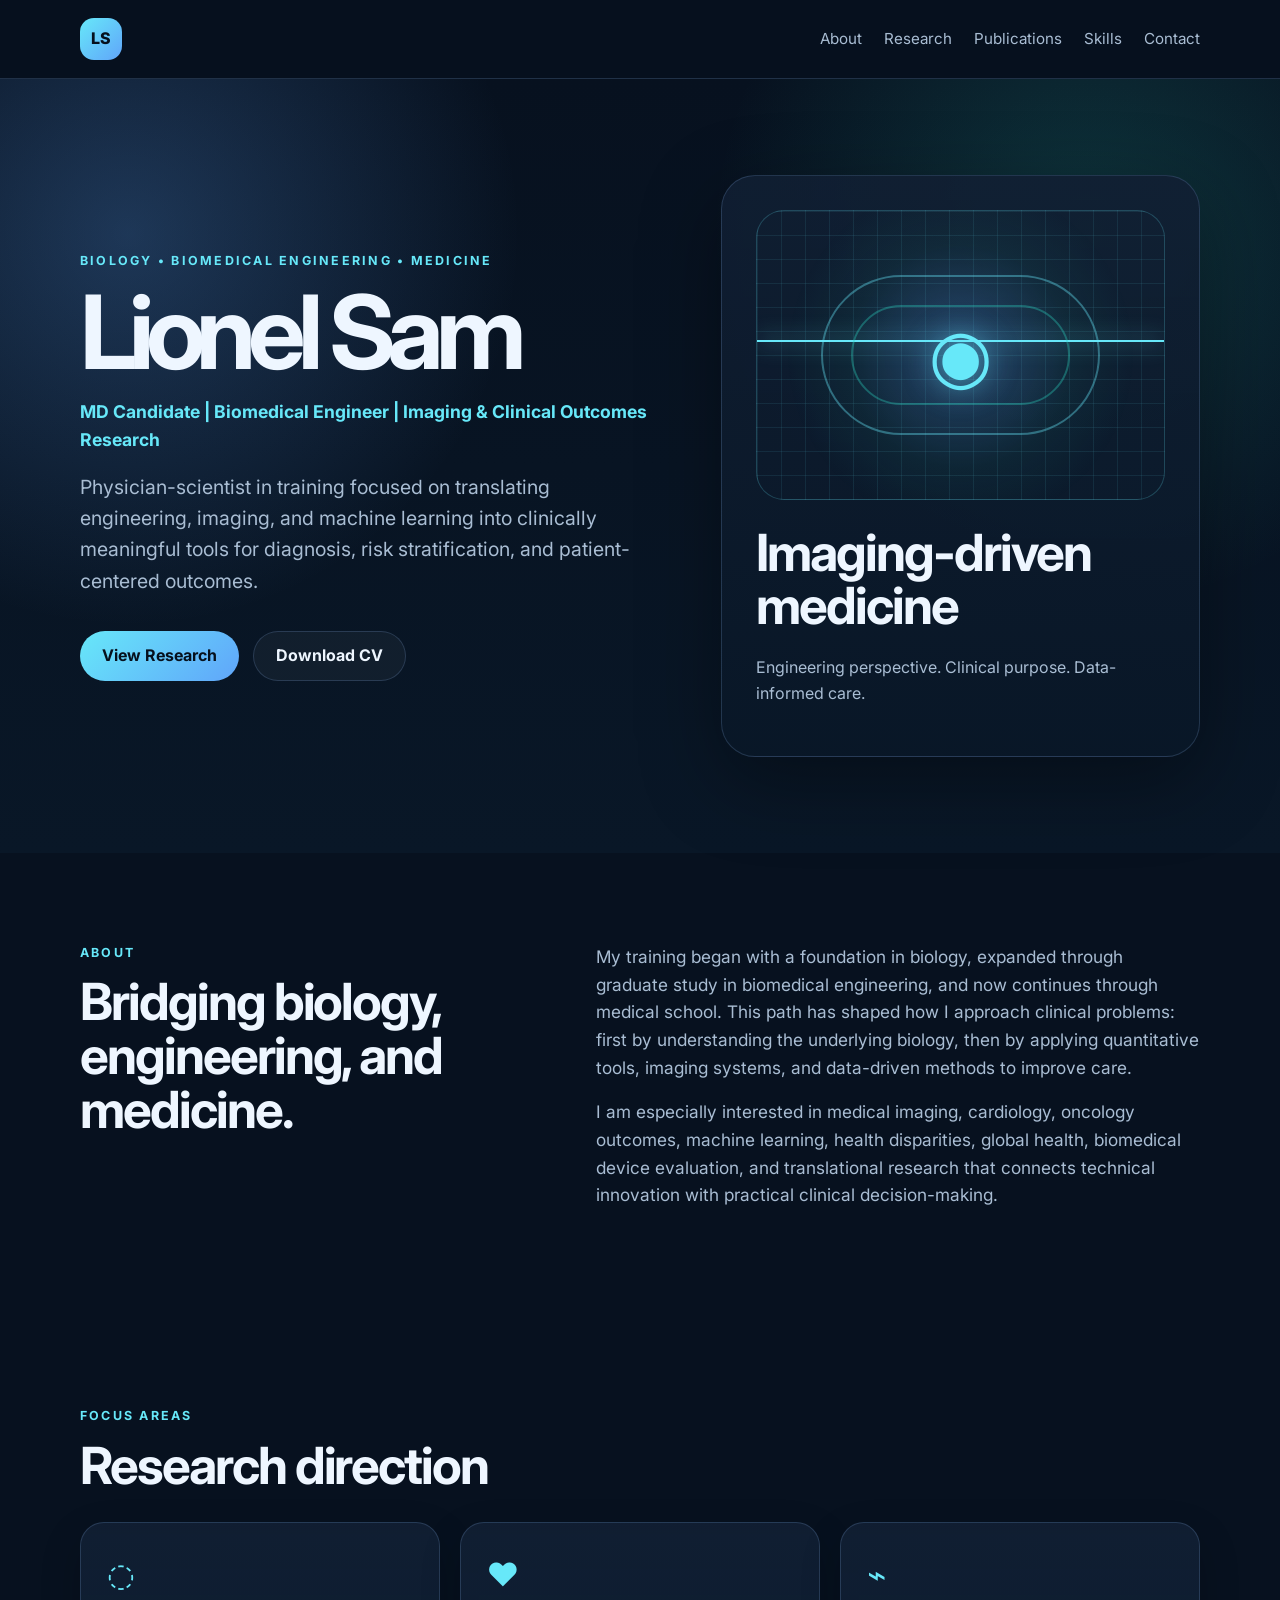
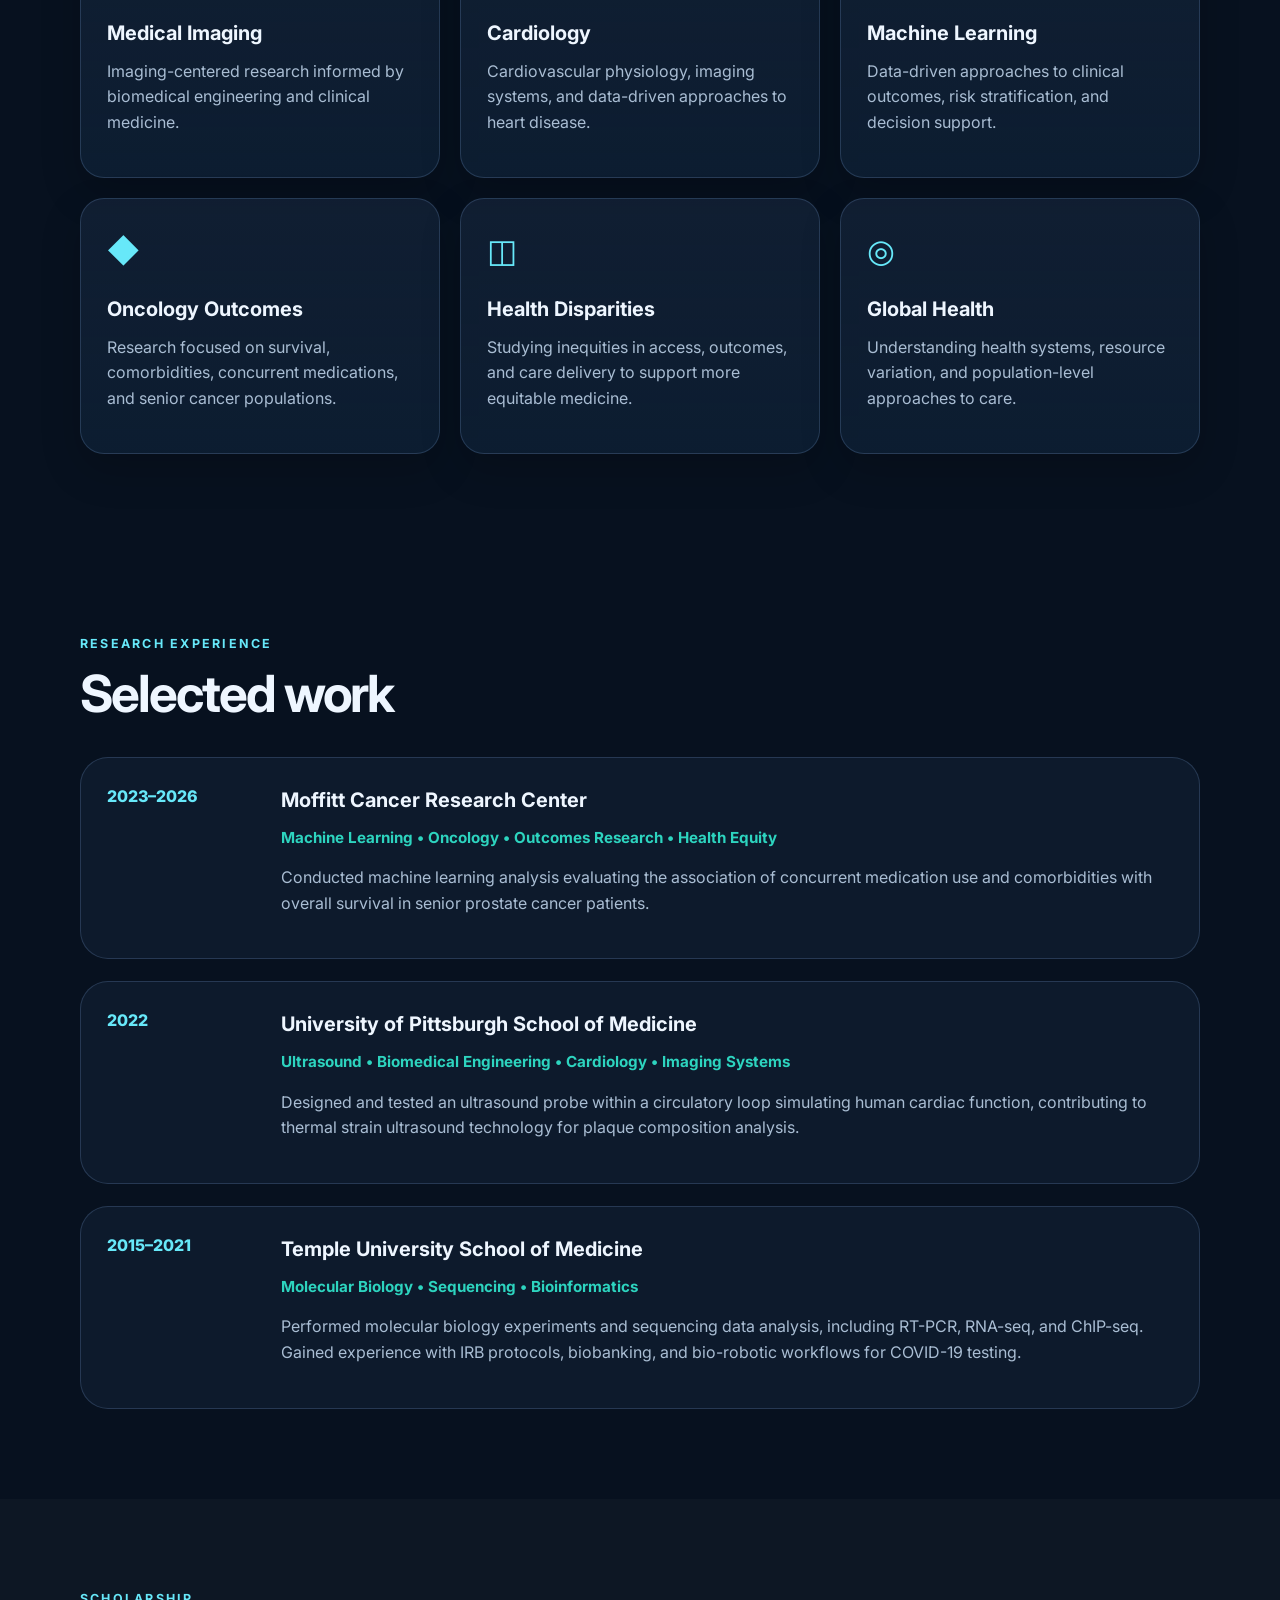
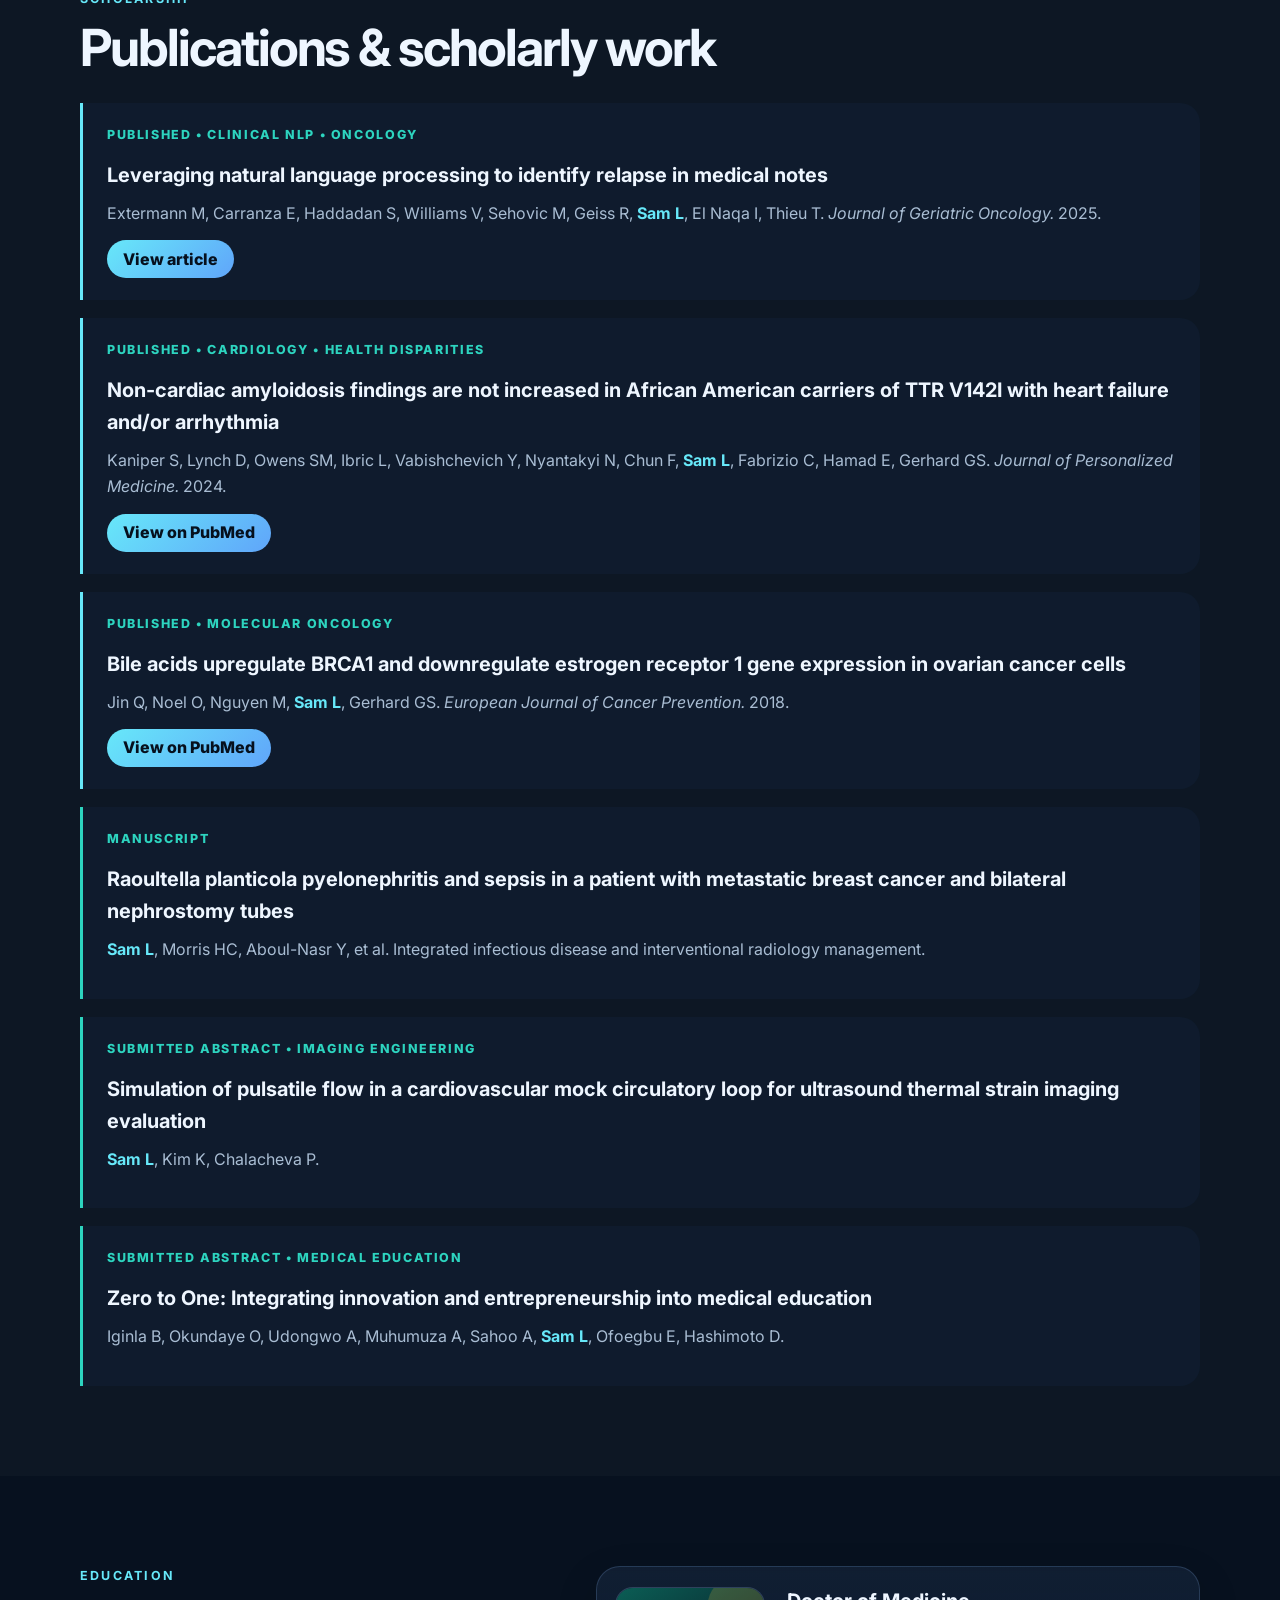
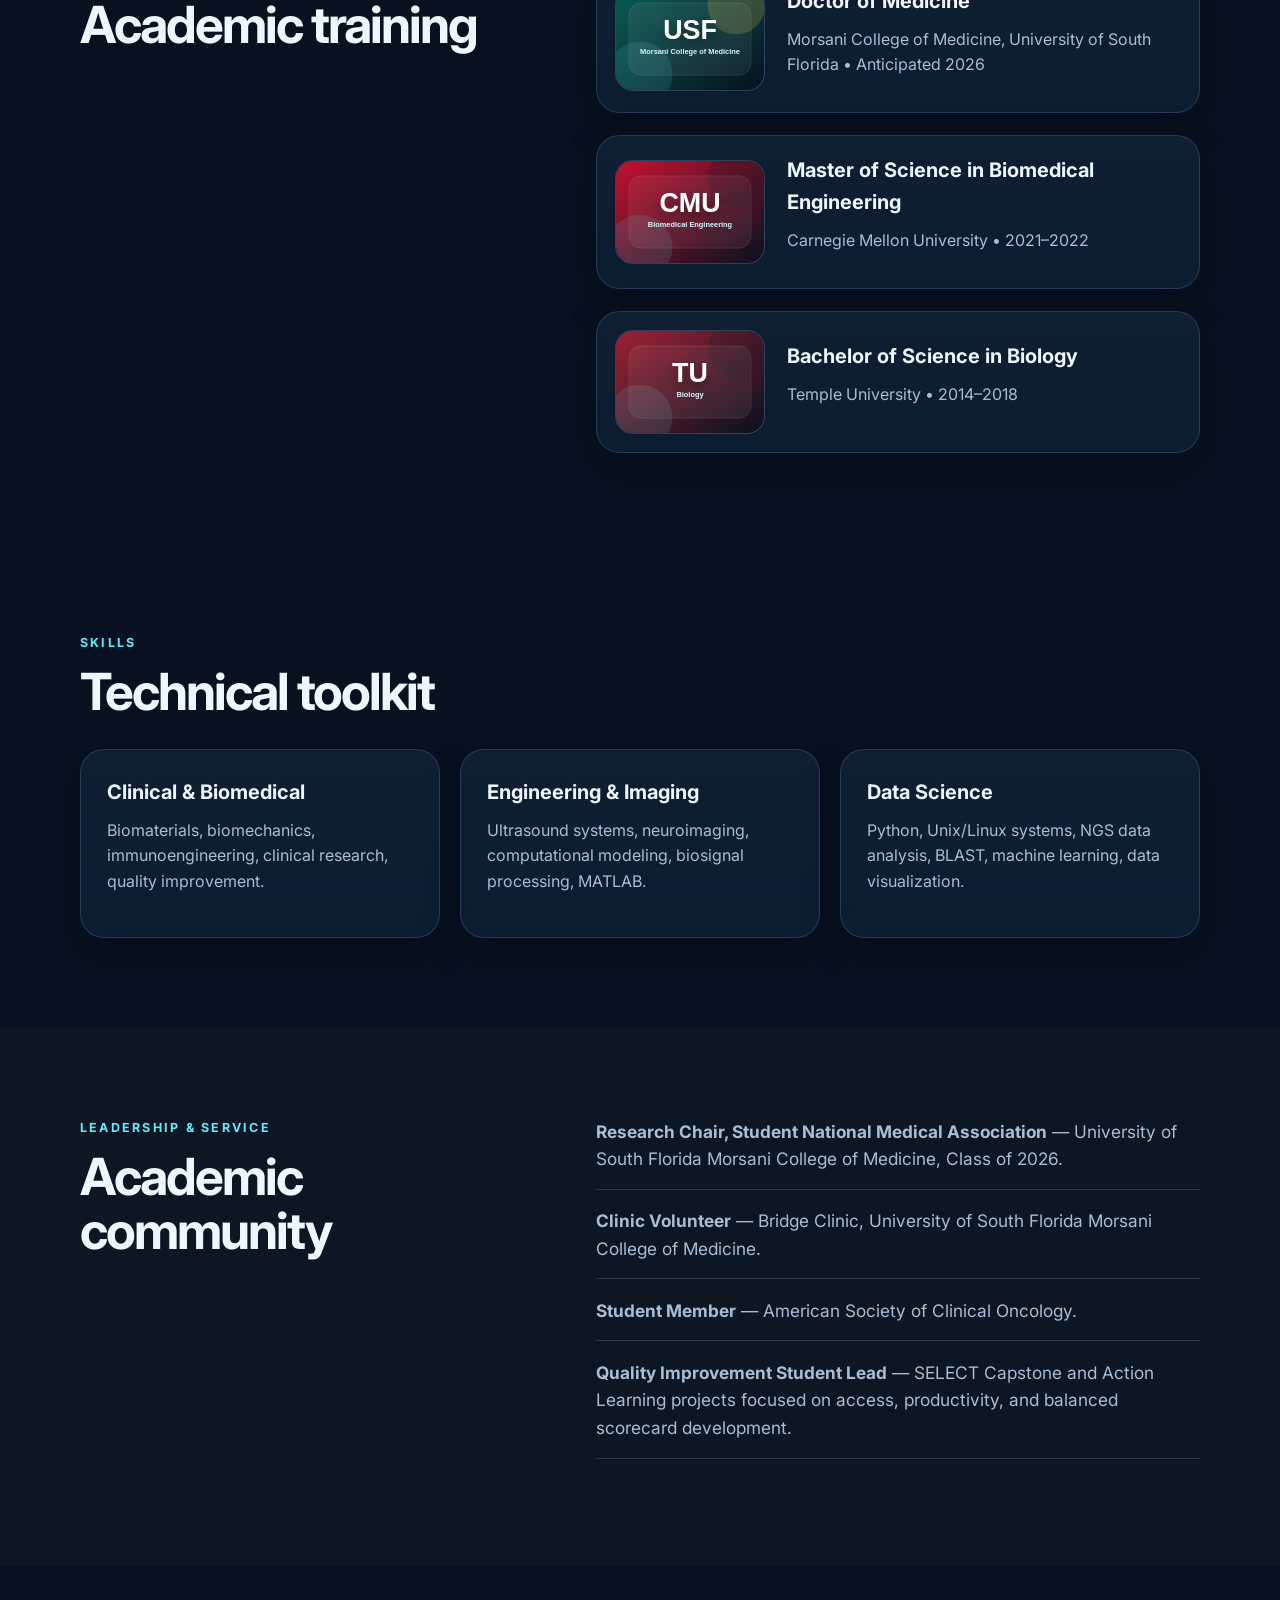
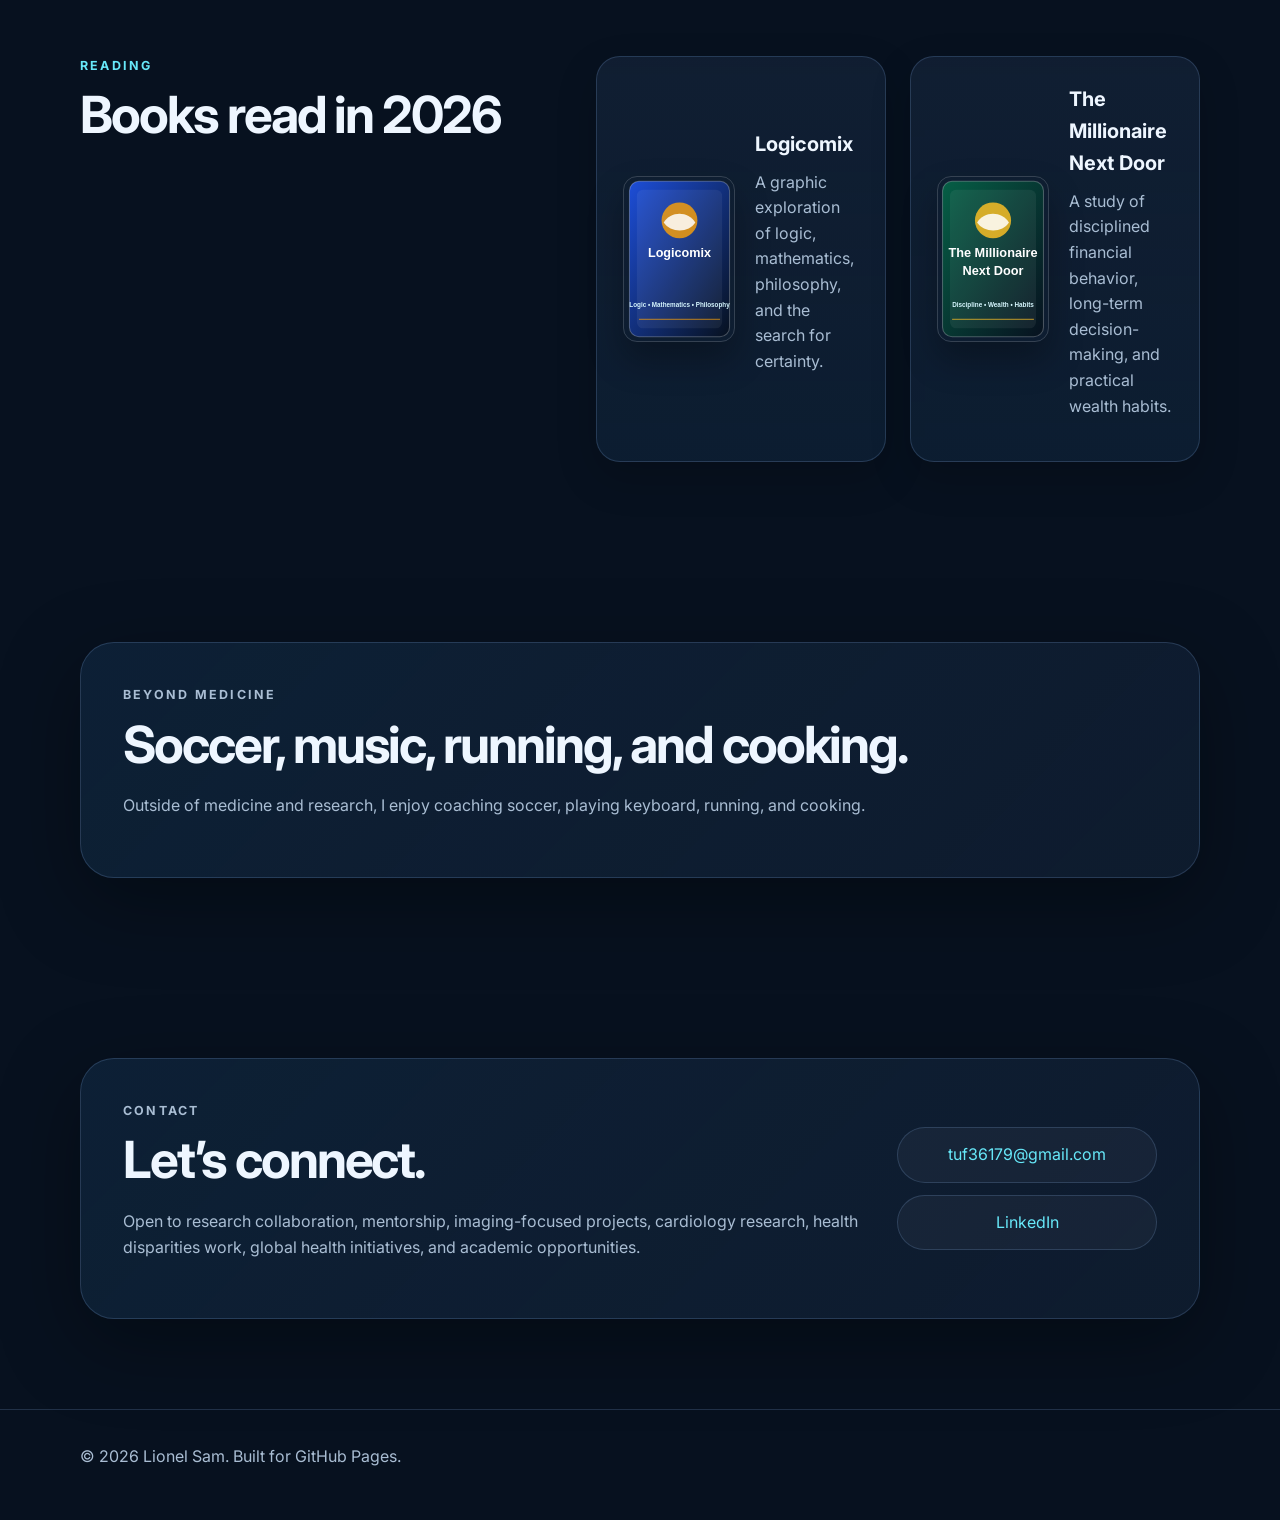
==== index.html @ 94865171 "Add files via upload" ====
<!DOCTYPE html>
<html lang="en">
<head>
  <meta charset="UTF-8" />
  <meta name="viewport" content="width=device-width, initial-scale=1.0" />
  <title>Lionel Sam | Physician-Scientist Portfolio</title>
  <meta name="description" content="Lionel Sam, MD Candidate. Biomedical engineering, imaging, machine learning, oncology, and clinical outcomes research." />
  <link rel="preconnect" href="https://fonts.googleapis.com">
  <link rel="preconnect" href="https://fonts.gstatic.com" crossorigin>
  <link href="https://fonts.googleapis.com/css2?family=Inter:wght@400;500;600;700;800&display=swap" rel="stylesheet">
  <link rel="stylesheet" href="style.css" />
</head>
<body>
  <header class="site-header">
    <nav class="nav container">
      <a class="logo" href="#top">LS</a>
      <div class="nav-links">
        <a href="#about">About</a>
        <a href="#research">Research</a>
        <a href="#publications">Publications</a>
        <a href="#skills">Skills</a>
        <a href="#contact">Contact</a>
      </div>
    </nav>
  </header>

  <main id="top">
    <section class="hero section">
      <div class="container hero-grid">
        <div class="hero-copy">
          <p class="eyebrow">Biology • Biomedical Engineering • Medicine</p>
          <h1>Lionel Sam</h1>
          <p class="subtitle">MD Candidate | Biomedical Engineer | Imaging & Clinical Outcomes Research</p>
          <p class="hero-text">
            Physician-scientist in training focused on translating engineering, imaging, and machine learning into clinically meaningful tools for diagnosis, risk stratification, and patient-centered outcomes.
          </p>
          <div class="hero-actions">
            <a class="button primary" href="#research">View Research</a>
            <a class="button secondary" href="Curriculum_Vitae_LSAM.pdf" target="_blank" rel="noreferrer">Download CV</a>
          </div>
        </div>
        <div class="hero-card" aria-label="Professional focus card">
          <div class="scan-frame">
            <div class="scan-line"></div>
            <div class="pulse-ring"></div>
            <div class="pulse-ring second"></div>
            <div class="imaging-icon">◉</div>
          </div>
          <h2>Imaging-driven medicine</h2>
          <p>Engineering perspective. Clinical purpose. Data-informed care.</p>
        </div>
      </div>
    </section>

    <section id="about" class="section">
      <div class="container split">
        <div>
          <p class="eyebrow">About</p>
          <h2>Bridging biology, engineering, and medicine.</h2>
        </div>
        <div class="body-copy">
          <p>
            My training began with a foundation in biology, expanded through graduate study in biomedical engineering, and now continues through medical school. This path has shaped how I approach clinical problems: first by understanding the underlying biology, then by applying quantitative tools, imaging systems, and data-driven methods to improve care.
          </p>
          <p>
            I am especially interested in medical imaging, cardiology, oncology outcomes, machine learning, health disparities, global health, biomedical device evaluation, and translational research that connects technical innovation with practical clinical decision-making.
          </p>
        </div>
      </div>
    </section>

    <section class="section cards-section">
      <div class="container">
        <p class="eyebrow">Focus Areas</p>
        <h2>Research direction</h2>
        <div class="card-grid six">
          <article class="card">
            <span class="card-icon">◌</span>
            <h3>Medical Imaging</h3>
            <p>Imaging-centered research informed by biomedical engineering and clinical medicine.</p>
          </article>
          <article class="card">
            <span class="card-icon">♥</span>
            <h3>Cardiology</h3>
            <p>Cardiovascular physiology, imaging systems, and data-driven approaches to heart disease.</p>
          </article>
          <article class="card">
            <span class="card-icon">⌁</span>
            <h3>Machine Learning</h3>
            <p>Data-driven approaches to clinical outcomes, risk stratification, and decision support.</p>
          </article>
          <article class="card">
            <span class="card-icon">◆</span>
            <h3>Oncology Outcomes</h3>
            <p>Research focused on survival, comorbidities, concurrent medications, and senior cancer populations.</p>
          </article>
          <article class="card">
            <span class="card-icon">◫</span>
            <h3>Health Disparities</h3>
            <p>Studying inequities in access, outcomes, and care delivery to support more equitable medicine.</p>
          </article>
          <article class="card">
            <span class="card-icon">◎</span>
            <h3>Global Health</h3>
            <p>Understanding health systems, resource variation, and population-level approaches to care.</p>
          </article>
        </div>
      </div>
    </section>

    <section id="research" class="section">
      <div class="container">
        <p class="eyebrow">Research Experience</p>
        <h2>Selected work</h2>
        <div class="timeline">
          <article class="timeline-item">
            <div class="timeline-date">2023–2026</div>
            <div class="timeline-content">
              <h3>Moffitt Cancer Research Center</h3>
              <p class="tag">Machine Learning • Oncology • Outcomes Research • Health Equity</p>
              <p>
                Conducted machine learning analysis evaluating the association of concurrent medication use and comorbidities with overall survival in senior prostate cancer patients.
              </p>
            </div>
          </article>
          <article class="timeline-item">
            <div class="timeline-date">2022</div>
            <div class="timeline-content">
              <h3>University of Pittsburgh School of Medicine</h3>
              <p class="tag">Ultrasound • Biomedical Engineering • Cardiology • Imaging Systems</p>
              <p>
                Designed and tested an ultrasound probe within a circulatory loop simulating human cardiac function, contributing to thermal strain ultrasound technology for plaque composition analysis.
              </p>
            </div>
          </article>
          <article class="timeline-item">
            <div class="timeline-date">2015–2021</div>
            <div class="timeline-content">
              <h3>Temple University School of Medicine</h3>
              <p class="tag">Molecular Biology • Sequencing • Bioinformatics</p>
              <p>
                Performed molecular biology experiments and sequencing data analysis, including RT-PCR, RNA-seq, and ChIP-seq. Gained experience with IRB protocols, biobanking, and bio-robotic workflows for COVID-19 testing.
              </p>
            </div>
          </article>
        </div>
      </div>
    </section>

    <section id="publications" class="section alternate">
      <div class="container">
        <p class="eyebrow">Scholarship</p>
        <h2>Publications & scholarly work</h2>
        <div class="publication-list">
          <article class="publication-card">
            <p class="publication-type">Published • Clinical NLP • Oncology</p>
            <h3>Leveraging natural language processing to identify relapse in medical notes</h3>
            <p>Extermann M, Carranza E, Haddadan S, Williams V, Sehovic M, Geiss R, <strong>Sam L</strong>, El Naqa I, Thieu T. <em>Journal of Geriatric Oncology.</em> 2025.</p>
            <a class="publication-link" href="https://www.sciencedirect.com/science/article/abs/pii/S1879406825003194" target="_blank" rel="noreferrer">View article</a>
          </article>

          <article class="publication-card">
            <p class="publication-type">Published • Cardiology • Health Disparities</p>
            <h3>Non-cardiac amyloidosis findings are not increased in African American carriers of TTR V142I with heart failure and/or arrhythmia</h3>
            <p>Kaniper S, Lynch D, Owens SM, Ibric L, Vabishchevich Y, Nyantakyi N, Chun F, <strong>Sam L</strong>, Fabrizio C, Hamad E, Gerhard GS. <em>Journal of Personalized Medicine.</em> 2024.</p>
            <a class="publication-link" href="https://pubmed.ncbi.nlm.nih.gov/38541013/" target="_blank" rel="noreferrer">View on PubMed</a>
          </article>

          <article class="publication-card">
            <p class="publication-type">Published • Molecular Oncology</p>
            <h3>Bile acids upregulate BRCA1 and downregulate estrogen receptor 1 gene expression in ovarian cancer cells</h3>
            <p>Jin Q, Noel O, Nguyen M, <strong>Sam L</strong>, Gerhard GS. <em>European Journal of Cancer Prevention.</em> 2018.</p>
            <a class="publication-link" href="https://pubmed.ncbi.nlm.nih.gov/28704214/" target="_blank" rel="noreferrer">View on PubMed</a>
          </article>

          <article class="publication-card submitted">
            <p class="publication-type">Manuscript</p>
            <h3>Raoultella planticola pyelonephritis and sepsis in a patient with metastatic breast cancer and bilateral nephrostomy tubes</h3>
            <p><strong>Sam L</strong>, Morris HC, Aboul-Nasr Y, et al. Integrated infectious disease and interventional radiology management.</p>
          </article>

          <article class="publication-card submitted">
            <p class="publication-type">Submitted Abstract • Imaging Engineering</p>
            <h3>Simulation of pulsatile flow in a cardiovascular mock circulatory loop for ultrasound thermal strain imaging evaluation</h3>
            <p><strong>Sam L</strong>, Kim K, Chalacheva P.</p>
          </article>

          <article class="publication-card submitted">
            <p class="publication-type">Submitted Abstract • Medical Education</p>
            <h3>Zero to One: Integrating innovation and entrepreneurship into medical education</h3>
            <p>Iginla B, Okundaye O, Udongwo A, Muhumuza A, Sahoo A, <strong>Sam L</strong>, Ofoegbu E, Hashimoto D.</p>
          </article>
        </div>
      </div>
    </section>

    <section class="section">
      <div class="container split">
        <div>
          <p class="eyebrow">Education</p>
          <h2>Academic training</h2>
        </div>
        <div class="education-list logo-education-list">
          <div class="education-item education-logo-card">
            <img src="images/usf-morsani.svg" alt="University of South Florida Morsani College of Medicine academic mark" class="school-mark" />
            <div>
              <h3>Doctor of Medicine</h3>
              <p>Morsani College of Medicine, University of South Florida • Anticipated 2026</p>
            </div>
          </div>
          <div class="education-item education-logo-card">
            <img src="images/cmu.svg" alt="Carnegie Mellon University academic mark" class="school-mark" />
            <div>
              <h3>Master of Science in Biomedical Engineering</h3>
              <p>Carnegie Mellon University • 2021–2022</p>
            </div>
          </div>
          <div class="education-item education-logo-card">
            <img src="images/temple.svg" alt="Temple University academic mark" class="school-mark" />
            <div>
              <h3>Bachelor of Science in Biology</h3>
              <p>Temple University • 2014–2018</p>
            </div>
          </div>
        </div>
      </div>
    </section>

    <section id="skills" class="section cards-section">
      <div class="container">
        <p class="eyebrow">Skills</p>
        <h2>Technical toolkit</h2>
        <div class="card-grid three">
          <article class="card">
            <h3>Clinical & Biomedical</h3>
            <p>Biomaterials, biomechanics, immunoengineering, clinical research, quality improvement.</p>
          </article>
          <article class="card">
            <h3>Engineering & Imaging</h3>
            <p>Ultrasound systems, neuroimaging, computational modeling, biosignal processing, MATLAB.</p>
          </article>
          <article class="card">
            <h3>Data Science</h3>
            <p>Python, Unix/Linux systems, NGS data analysis, BLAST, machine learning, data visualization.</p>
          </article>
        </div>
      </div>
    </section>

    <section class="section alternate">
      <div class="container split">
        <div>
          <p class="eyebrow">Leadership & Service</p>
          <h2>Academic community</h2>
        </div>
        <div class="body-copy compact-list">
          <p><strong>Research Chair, Student National Medical Association</strong> — University of South Florida Morsani College of Medicine, Class of 2026.</p>
          <p><strong>Clinic Volunteer</strong> — Bridge Clinic, University of South Florida Morsani College of Medicine.</p>
          <p><strong>Student Member</strong> — American Society of Clinical Oncology.</p>
          <p><strong>Quality Improvement Student Lead</strong> — SELECT Capstone and Action Learning projects focused on access, productivity, and balanced scorecard development.</p>
        </div>
      </div>
    </section>

    <section class="section">
      <div class="container split">
        <div>
          <p class="eyebrow">Reading</p>
          <h2>Books read in 2026</h2>
        </div>
        <div class="reading-grid visual-reading-grid">
          <article class="book-card visual-book-card">
            <img src="images/logicomix.svg" alt="Stylized cover for Logicomix" class="book-cover" />
            <div>
              <h3>Logicomix</h3>
              <p>A graphic exploration of logic, mathematics, philosophy, and the search for certainty.</p>
            </div>
          </article>
          <article class="book-card visual-book-card">
            <img src="images/millionaire-next-door.svg" alt="Stylized cover for The Millionaire Next Door" class="book-cover" />
            <div>
              <h3>The Millionaire Next Door</h3>
              <p>A study of disciplined financial behavior, long-term decision-making, and practical wealth habits.</p>
            </div>
          </article>
        </div>
      </div>
    </section>

    <section class="section personal-section">
      <div class="container personal-card">
        <p class="eyebrow">Beyond Medicine</p>
        <h2>Soccer, music, running, and cooking.</h2>
        <p>
          Outside of medicine and research, I enjoy coaching soccer, playing keyboard, running, and cooking.
        </p>
      </div>
    </section>

    <section id="contact" class="section contact-section">
      <div class="container contact-card">
        <div>
          <p class="eyebrow">Contact</p>
          <h2>Let’s connect.</h2>
          <p>Open to research collaboration, mentorship, imaging-focused projects, cardiology research, health disparities work, global health initiatives, and academic opportunities.</p>
        </div>
        <div class="contact-links">
          <a href="mailto:tuf36179@gmail.com">tuf36179@gmail.com</a>
          <a href="https://linkedin.com/in/lionel-sam-662465b8" target="_blank" rel="noreferrer">LinkedIn</a>
        </div>
      </div>
    </section>
  </main>

  <footer class="footer">
    <div class="container">
      <p>© <span id="year"></span> Lionel Sam. Built for GitHub Pages.</p>
    </div>
  </footer>

  <script src="script.js"></script>
</body>
</html>
---- style.css ----
:root {
  --bg: #07111f;
  --bg-soft: #0c1728;
  --card: #111f33;
  --card-2: #0f2238;
  --text: #eef6ff;
  --muted: #a9bdd3;
  --line: rgba(148, 194, 255, 0.18);
  --cyan: #67e8f9;
  --teal: #2dd4bf;
  --blue: #60a5fa;
  --shadow: 0 24px 80px rgba(0, 0, 0, 0.35);
}

* { box-sizing: border-box; }
html { scroll-behavior: smooth; }
body {
  margin: 0;
  font-family: "Inter", system-ui, -apple-system, BlinkMacSystemFont, "Segoe UI", sans-serif;
  background: var(--bg);
  color: var(--text);
  line-height: 1.6;
}
a { color: inherit; text-decoration: none; }
.container { width: min(1120px, calc(100% - 40px)); margin: 0 auto; }
.section { padding: 90px 0; }
.alternate { background: rgba(255, 255, 255, 0.025); }

.site-header {
  position: sticky;
  top: 0;
  z-index: 10;
  backdrop-filter: blur(16px);
  background: rgba(7, 17, 31, 0.78);
  border-bottom: 1px solid var(--line);
}
.nav { display: flex; align-items: center; justify-content: space-between; padding: 18px 0; }
.logo {
  display: grid;
  place-items: center;
  width: 42px;
  height: 42px;
  border-radius: 14px;
  background: linear-gradient(135deg, var(--cyan), var(--blue));
  color: #06101d;
  font-weight: 800;
}
.nav-links { display: flex; gap: 22px; color: var(--muted); font-size: 0.95rem; }
.nav-links a:hover { color: var(--cyan); }

.hero {
  min-height: 86vh;
  display: flex;
  align-items: center;
  background:
    radial-gradient(circle at 10% 20%, rgba(96, 165, 250, 0.25), transparent 30%),
    radial-gradient(circle at 85% 20%, rgba(45, 212, 191, 0.18), transparent 30%),
    linear-gradient(180deg, #07111f 0%, #091727 100%);
}
.hero-grid { display: grid; grid-template-columns: 1.1fr 0.9fr; gap: 56px; align-items: center; }
.eyebrow { color: var(--cyan); font-weight: 700; letter-spacing: 0.18em; text-transform: uppercase; font-size: 0.78rem; }
h1, h2, h3, p { margin-top: 0; }
h1 { font-size: clamp(3.5rem, 8vw, 6.9rem); line-height: 0.94; letter-spacing: -0.08em; margin-bottom: 18px; }
h2 { font-size: clamp(2rem, 4vw, 3.25rem); line-height: 1.05; letter-spacing: -0.04em; margin-bottom: 22px; }
h3 { font-size: 1.25rem; margin-bottom: 10px; }
.subtitle { color: var(--cyan); font-weight: 700; font-size: 1.1rem; }
.hero-text { color: var(--muted); font-size: 1.22rem; max-width: 720px; }
.hero-actions { display: flex; flex-wrap: wrap; gap: 14px; margin-top: 34px; }
.button {
  display: inline-flex;
  align-items: center;
  justify-content: center;
  min-height: 50px;
  padding: 0 22px;
  border-radius: 999px;
  font-weight: 700;
  transition: transform 0.2s ease, border 0.2s ease, background 0.2s ease;
}
.button:hover { transform: translateY(-2px); }
.primary { background: linear-gradient(135deg, var(--cyan), var(--blue)); color: #06101d; }
.secondary { border: 1px solid var(--line); color: var(--text); background: rgba(255, 255, 255, 0.04); }

.hero-card {
  padding: 34px;
  border: 1px solid var(--line);
  border-radius: 34px;
  background: linear-gradient(180deg, rgba(17, 31, 51, 0.9), rgba(9, 23, 39, 0.95));
  box-shadow: var(--shadow);
}
.scan-frame {
  position: relative;
  height: 290px;
  border-radius: 28px;
  overflow: hidden;
  border: 1px solid rgba(103, 232, 249, 0.22);
  background:
    linear-gradient(rgba(103,232,249,0.09) 1px, transparent 1px),
    linear-gradient(90deg, rgba(103,232,249,0.09) 1px, transparent 1px),
    radial-gradient(circle, rgba(96, 165, 250, 0.32), rgba(45, 212, 191, 0.06) 45%, transparent 70%);
  background-size: 24px 24px, 24px 24px, 100% 100%;
  margin-bottom: 26px;
}
.scan-line {
  position: absolute;
  left: 0;
  right: 0;
  top: 45%;
  height: 2px;
  background: var(--cyan);
  box-shadow: 0 0 22px var(--cyan);
  animation: scan 3.6s ease-in-out infinite;
}
@keyframes scan { 0%, 100% { transform: translateY(-105px); } 50% { transform: translateY(105px); } }
.pulse-ring {
  position: absolute;
  inset: 64px;
  border: 2px solid rgba(103, 232, 249, 0.38);
  border-radius: 999px;
}
.pulse-ring.second { inset: 94px; border-color: rgba(45, 212, 191, 0.35); }
.imaging-icon {
  position: absolute;
  inset: 0;
  display: grid;
  place-items: center;
  font-size: 4.6rem;
  color: var(--cyan);
  text-shadow: 0 0 28px rgba(103, 232, 249, 0.5);
}
.hero-card p, .card p, .timeline-content p, .body-copy, .publication-list, .education-item p, .book-card p, .personal-card p, .contact-card p { color: var(--muted); }

.split { display: grid; grid-template-columns: 0.85fr 1.15fr; gap: 70px; align-items: start; }
.body-copy p { font-size: 1.08rem; }
.card-grid { display: grid; gap: 20px; margin-top: 30px; }
.card-grid.four { grid-template-columns: repeat(4, 1fr); }
.card-grid.six { grid-template-columns: repeat(3, 1fr); }
.card-grid.three { grid-template-columns: repeat(3, 1fr); }
.card, .book-card, .education-item {
  border: 1px solid var(--line);
  background: linear-gradient(180deg, rgba(17, 31, 51, 0.95), rgba(15, 34, 56, 0.72));
  border-radius: 24px;
  padding: 26px;
  box-shadow: 0 16px 40px rgba(0, 0, 0, 0.18);
}
.card-icon { display: inline-block; color: var(--cyan); font-size: 2rem; margin-bottom: 16px; }

.timeline { margin-top: 36px; display: grid; gap: 22px; }
.timeline-item {
  display: grid;
  grid-template-columns: 150px 1fr;
  gap: 24px;
  padding: 26px;
  border: 1px solid var(--line);
  border-radius: 28px;
  background: rgba(17, 31, 51, 0.72);
}
.timeline-date { color: var(--cyan); font-weight: 800; }
.tag { color: var(--teal) !important; font-weight: 700; font-size: 0.95rem; }

.publication-list {
  display: grid;
  gap: 18px;
  margin-top: 28px;
}
.publication-card {
  border-left: 3px solid var(--cyan);
  padding: 22px 24px;
  background: rgba(17, 31, 51, 0.64);
  border-radius: 0 20px 20px 0;
  margin: 0;
  transition: transform 0.2s ease, background 0.2s ease;
}
.publication-card:hover {
  transform: translateY(-2px);
  background: rgba(17, 31, 51, 0.86);
}
.publication-card h3 {
  margin-bottom: 10px;
  color: var(--text);
}
.publication-card p {
  color: var(--muted);
  margin-bottom: 14px;
}
.publication-card strong {
  color: var(--cyan);
}
.publication-type {
  color: var(--teal) !important;
  font-weight: 800;
  font-size: 0.78rem;
  letter-spacing: 0.13em;
  text-transform: uppercase;
}
.publication-link {
  display: inline-flex;
  align-items: center;
  justify-content: center;
  min-height: 38px;
  padding: 0 16px;
  border-radius: 999px;
  color: #06101d;
  background: linear-gradient(135deg, var(--cyan), var(--blue));
  font-weight: 800;
}
.publication-card.submitted {
  border-left-color: var(--teal);
}
.education-list { display: grid; gap: 18px; }
.compact-list p { padding-bottom: 16px; border-bottom: 1px solid var(--line); }
.reading-grid { display: grid; grid-template-columns: repeat(2, 1fr); gap: 20px; }

.logo-education-list { gap: 22px; }
.education-logo-card {
  display: grid;
  grid-template-columns: 150px 1fr;
  gap: 22px;
  align-items: center;
  padding: 18px;
}
.school-mark {
  width: 150px;
  height: 104px;
  border-radius: 18px;
  object-fit: cover;
  border: 1px solid var(--line);
  background: rgba(255, 255, 255, 0.04);
}
.visual-reading-grid { gap: 24px; }
.visual-book-card {
  display: grid;
  grid-template-columns: 112px 1fr;
  gap: 20px;
  align-items: center;
}
.book-cover {
  width: 112px;
  height: 166px;
  object-fit: cover;
  border-radius: 14px;
  box-shadow: 0 18px 34px rgba(0, 0, 0, 0.28);
  border: 1px solid rgba(255,255,255,0.16);
}

.personal-card, .contact-card {
  border: 1px solid var(--line);
  border-radius: 34px;
  padding: 42px;
  background: linear-gradient(135deg, rgba(14, 34, 56, 0.9), rgba(17, 31, 51, 0.75));
  box-shadow: var(--shadow);
}
.contact-card { display: flex; justify-content: space-between; gap: 32px; align-items: center; }
.contact-links { display: flex; flex-direction: column; gap: 12px; min-width: 260px; }
.contact-links a {
  padding: 14px 18px;
  border: 1px solid var(--line);
  border-radius: 999px;
  color: var(--cyan);
  text-align: center;
  background: rgba(255, 255, 255, 0.04);
}
.footer { padding: 34px 0; color: var(--muted); border-top: 1px solid var(--line); }

@media (max-width: 900px) {
  .nav-links { display: none; }
  .hero-grid, .split, .timeline-item, .contact-card { grid-template-columns: 1fr; display: grid; }
  .card-grid.four, .card-grid.three, .card-grid.six, .reading-grid { grid-template-columns: 1fr; }
  .education-logo-card, .visual-book-card { grid-template-columns: 1fr; }
  .school-mark { width: 100%; height: auto; }
  .section { padding: 66px 0; }
  .hero { min-height: auto; padding-top: 40px; }
  .contact-card { align-items: stretch; }
}
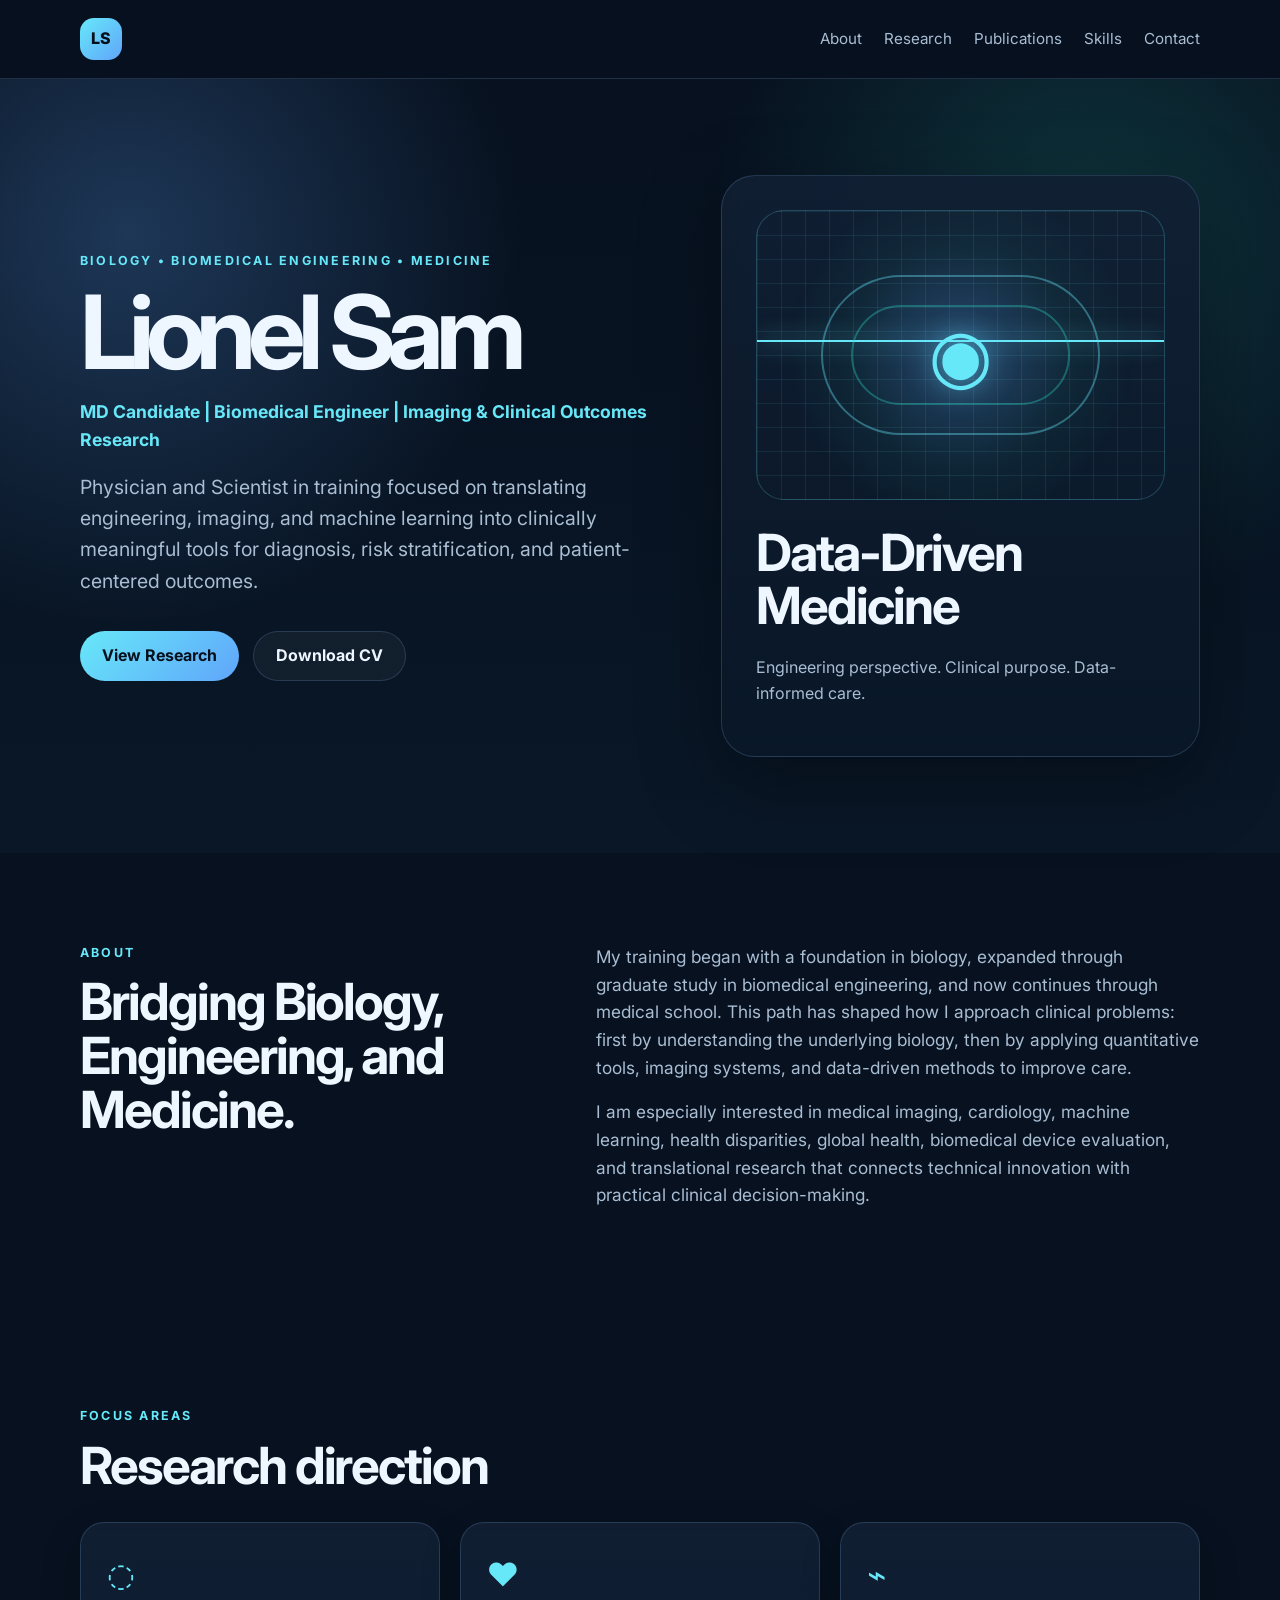
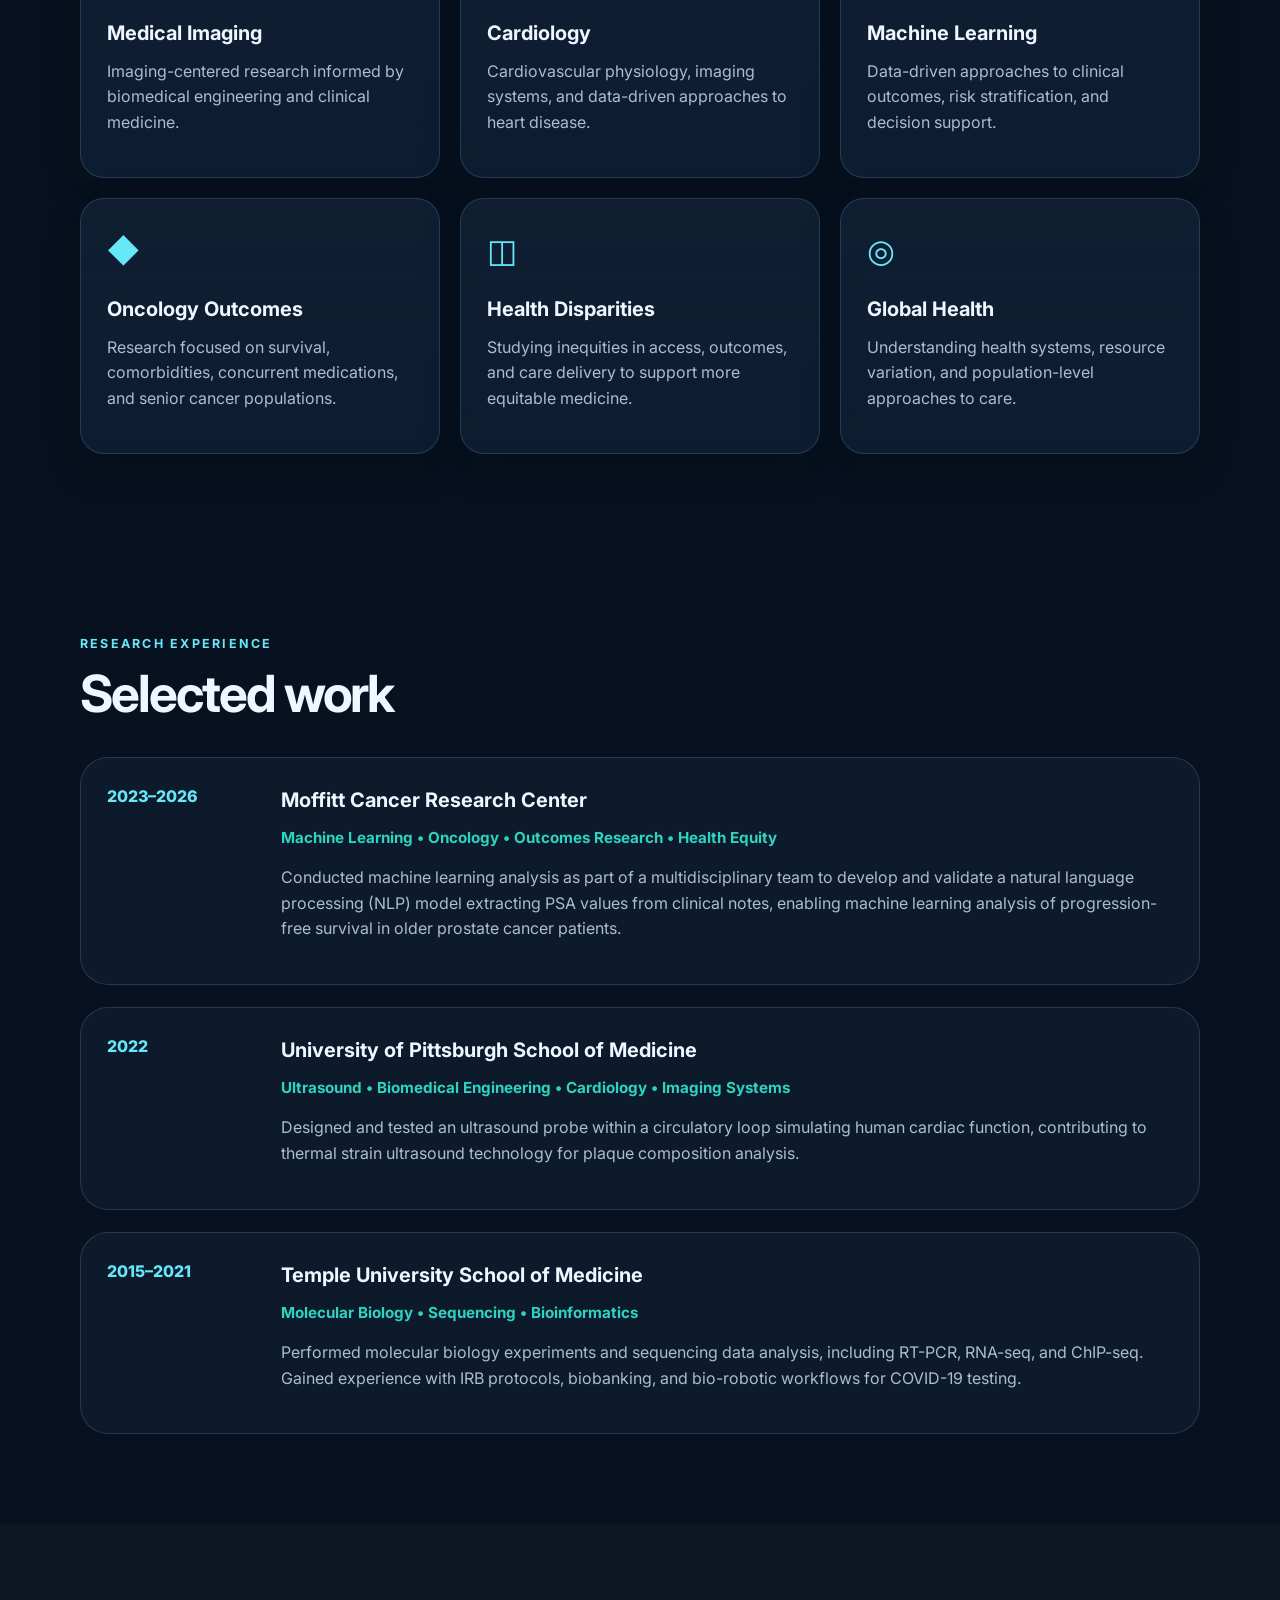
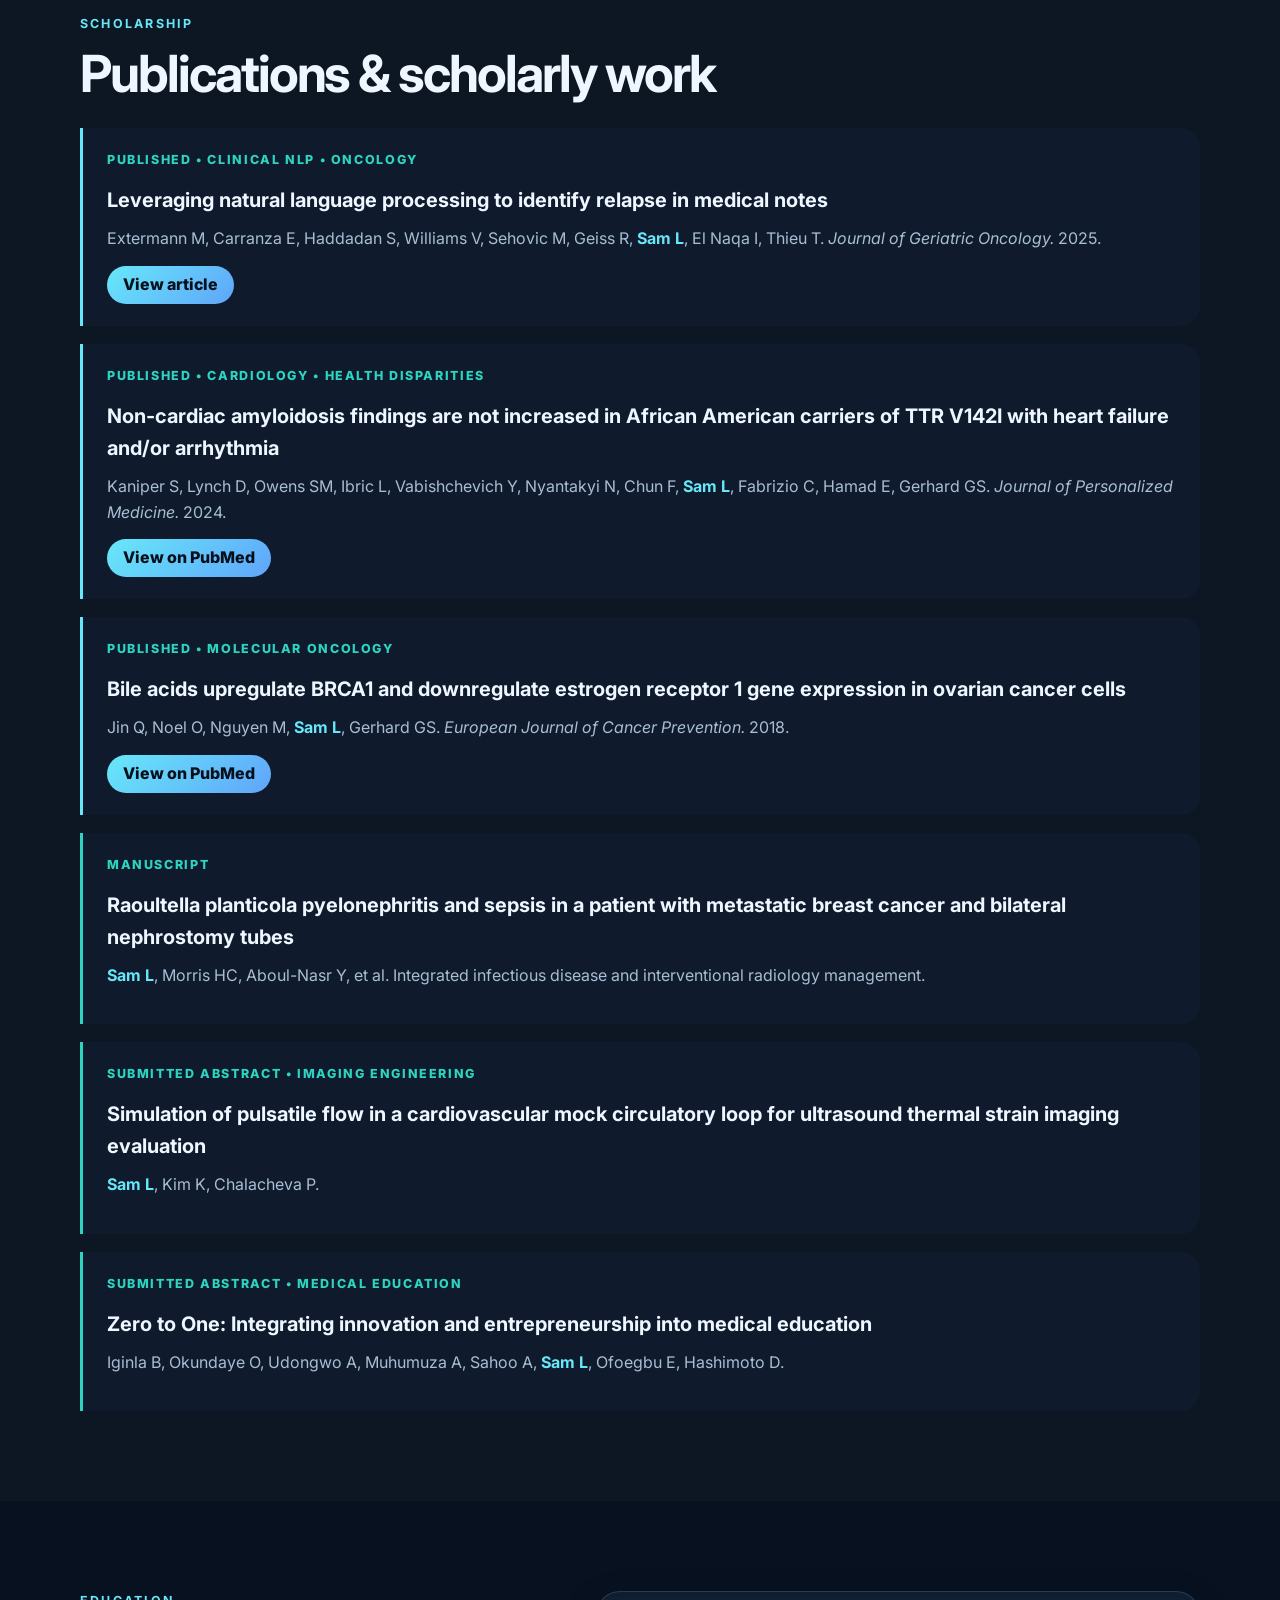
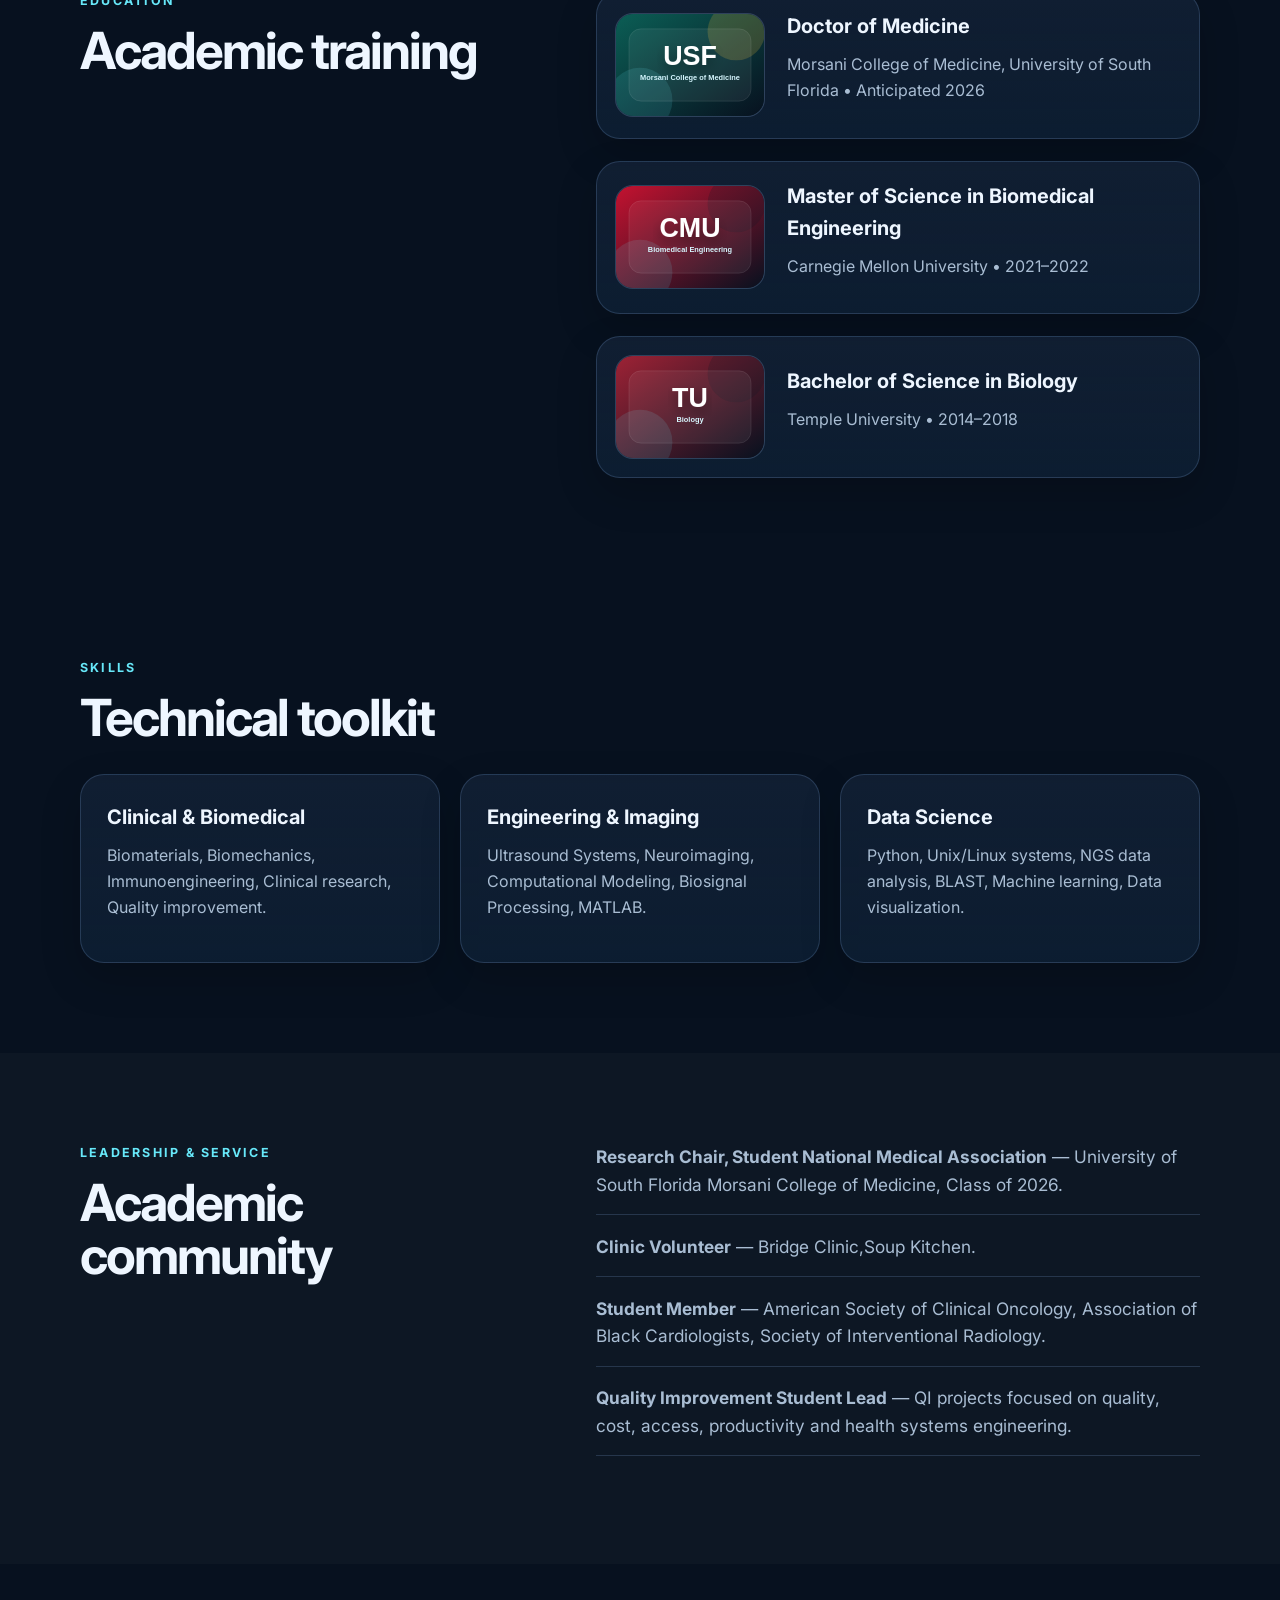
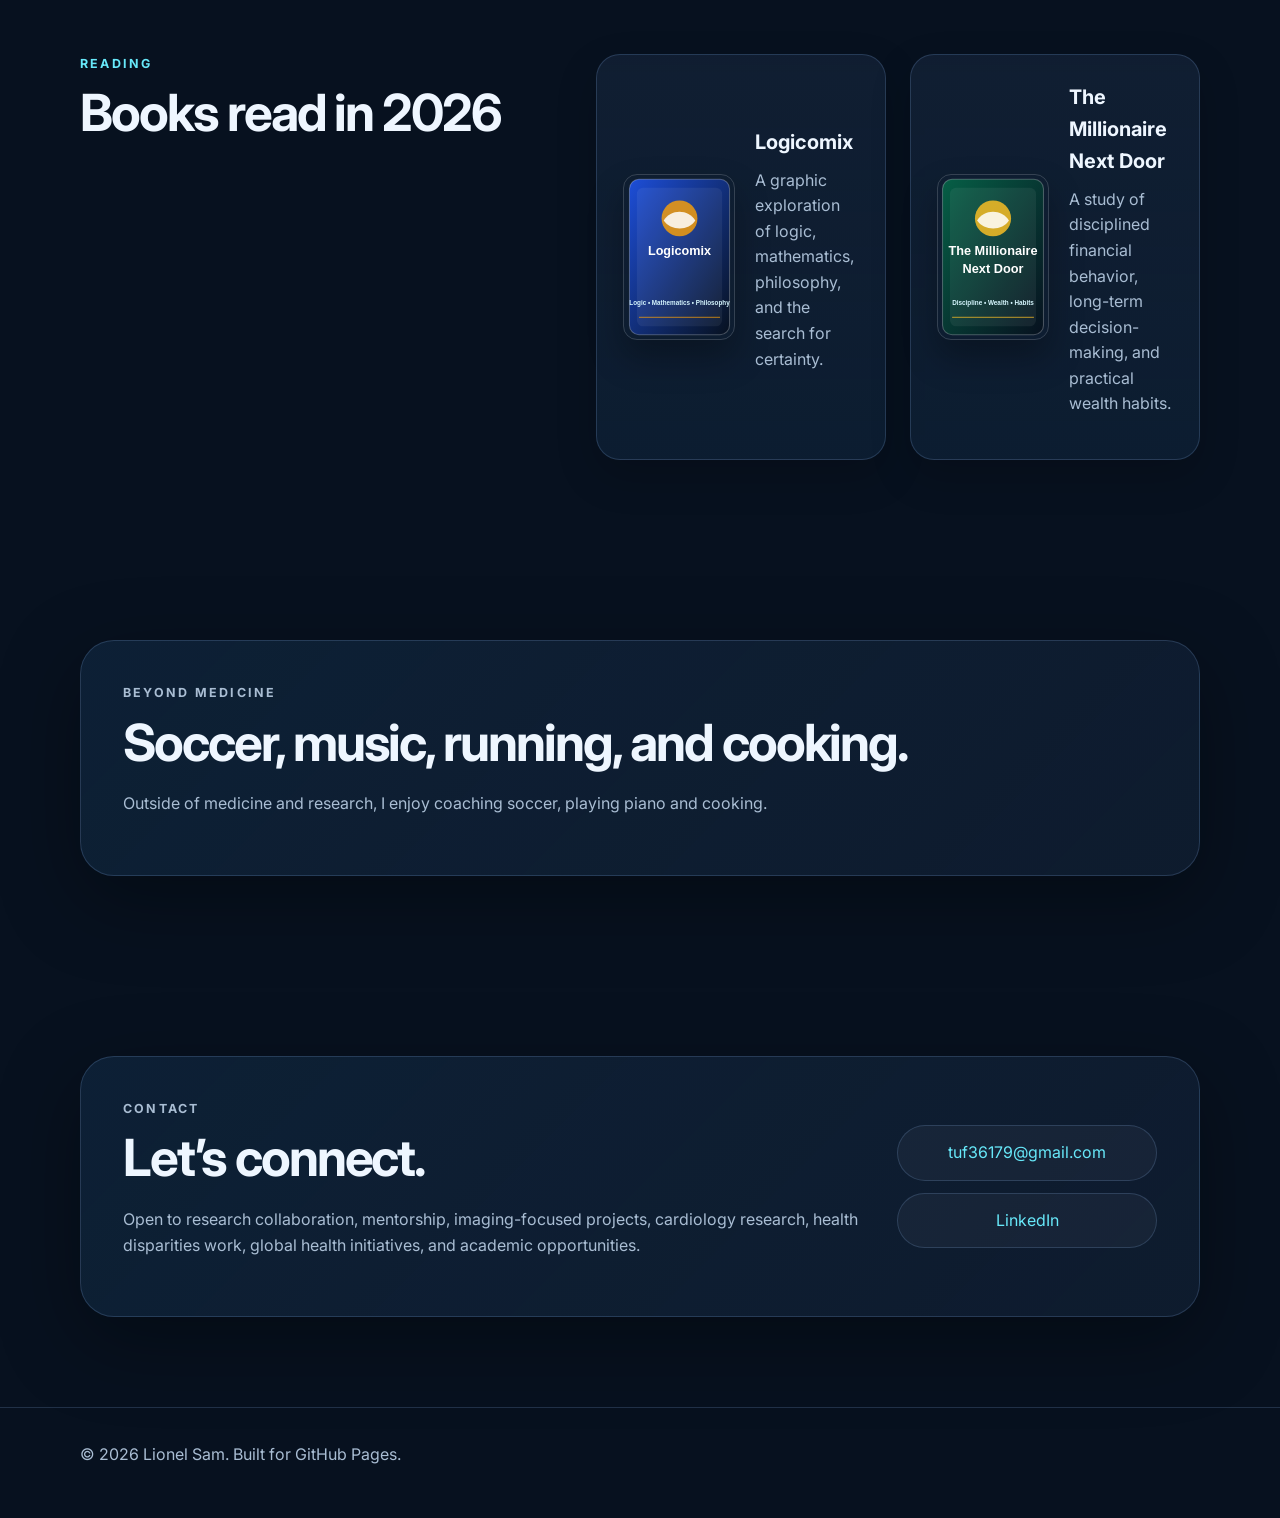
==== commit 8aabbd5b: "Update index.html Clerical errors corrected" ====
--- a/index.html
+++ b/index.html
@@ -3,7 +3,7 @@
 <head>
   <meta charset="UTF-8" />
   <meta name="viewport" content="width=device-width, initial-scale=1.0" />
-  <title>Lionel Sam | Physician-Scientist Portfolio</title>
+  <title>Lionel Sam | Physician and Scientist in Training Portfolio</title>
   <meta name="description" content="Lionel Sam, MD Candidate. Biomedical engineering, imaging, machine learning, oncology, and clinical outcomes research." />
   <link rel="preconnect" href="https://fonts.googleapis.com">
   <link rel="preconnect" href="https://fonts.gstatic.com" crossorigin>
@@ -32,7 +32,7 @@
           <h1>Lionel Sam</h1>
           <p class="subtitle">MD Candidate | Biomedical Engineer | Imaging & Clinical Outcomes Research</p>
           <p class="hero-text">
-            Physician-scientist in training focused on translating engineering, imaging, and machine learning into clinically meaningful tools for diagnosis, risk stratification, and patient-centered outcomes.
+            Physician and Scientist in training focused on translating engineering, imaging, and machine learning into clinically meaningful tools for diagnosis, risk stratification, and patient-centered outcomes.
           </p>
           <div class="hero-actions">
             <a class="button primary" href="#research">View Research</a>
@@ -46,7 +46,7 @@
             <div class="pulse-ring second"></div>
             <div class="imaging-icon">◉</div>
           </div>
-          <h2>Imaging-driven medicine</h2>
+          <h2>Data-Driven Medicine</h2>
           <p>Engineering perspective. Clinical purpose. Data-informed care.</p>
         </div>
       </div>
@@ -56,14 +56,14 @@
       <div class="container split">
         <div>
           <p class="eyebrow">About</p>
-          <h2>Bridging biology, engineering, and medicine.</h2>
+          <h2>Bridging Biology, Engineering, and Medicine.</h2>
         </div>
         <div class="body-copy">
           <p>
             My training began with a foundation in biology, expanded through graduate study in biomedical engineering, and now continues through medical school. This path has shaped how I approach clinical problems: first by understanding the underlying biology, then by applying quantitative tools, imaging systems, and data-driven methods to improve care.
           </p>
           <p>
-            I am especially interested in medical imaging, cardiology, oncology outcomes, machine learning, health disparities, global health, biomedical device evaluation, and translational research that connects technical innovation with practical clinical decision-making.
+            I am especially interested in medical imaging, cardiology, machine learning, health disparities, global health, biomedical device evaluation, and translational research that connects technical innovation with practical clinical decision-making.
           </p>
         </div>
       </div>
@@ -119,7 +119,7 @@
               <h3>Moffitt Cancer Research Center</h3>
               <p class="tag">Machine Learning • Oncology • Outcomes Research • Health Equity</p>
               <p>
-                Conducted machine learning analysis evaluating the association of concurrent medication use and comorbidities with overall survival in senior prostate cancer patients.
+                Conducted machine learning analysis as part of a multidisciplinary team to develop and validate a natural language processing (NLP) model extracting PSA values from clinical notes, enabling machine learning analysis of progression-free survival in older prostate cancer patients.
               </p>
             </div>
           </article>
@@ -233,15 +233,15 @@
         <div class="card-grid three">
           <article class="card">
             <h3>Clinical & Biomedical</h3>
-            <p>Biomaterials, biomechanics, immunoengineering, clinical research, quality improvement.</p>
+            <p>Biomaterials, Biomechanics, Immunoengineering, Clinical research, Quality improvement.</p>
           </article>
           <article class="card">
             <h3>Engineering & Imaging</h3>
-            <p>Ultrasound systems, neuroimaging, computational modeling, biosignal processing, MATLAB.</p>
+            <p>Ultrasound Systems, Neuroimaging, Computational Modeling, Biosignal Processing, MATLAB.</p>
           </article>
           <article class="card">
             <h3>Data Science</h3>
-            <p>Python, Unix/Linux systems, NGS data analysis, BLAST, machine learning, data visualization.</p>
+            <p>Python, Unix/Linux systems, NGS data analysis, BLAST, Machine learning, Data visualization.</p>
           </article>
         </div>
       </div>
@@ -255,9 +255,9 @@
         </div>
         <div class="body-copy compact-list">
           <p><strong>Research Chair, Student National Medical Association</strong> — University of South Florida Morsani College of Medicine, Class of 2026.</p>
-          <p><strong>Clinic Volunteer</strong> — Bridge Clinic, University of South Florida Morsani College of Medicine.</p>
-          <p><strong>Student Member</strong> — American Society of Clinical Oncology.</p>
-          <p><strong>Quality Improvement Student Lead</strong> — SELECT Capstone and Action Learning projects focused on access, productivity, and balanced scorecard development.</p>
+          <p><strong>Clinic Volunteer</strong> — Bridge Clinic,Soup Kitchen.</p>
+          <p><strong>Student Member</strong> — American Society of Clinical Oncology, Association of Black Cardiologists, Society of Interventional Radiology.</p>
+          <p><strong>Quality Improvement Student Lead</strong> — QI projects focused on quality, cost, access, productivity and health systems engineering.</p>
         </div>
       </div>
     </section>
@@ -292,7 +292,7 @@
         <p class="eyebrow">Beyond Medicine</p>
         <h2>Soccer, music, running, and cooking.</h2>
         <p>
-          Outside of medicine and research, I enjoy coaching soccer, playing keyboard, running, and cooking.
+          Outside of medicine and research, I enjoy coaching soccer, playing piano and cooking.
         </p>
       </div>
     </section>
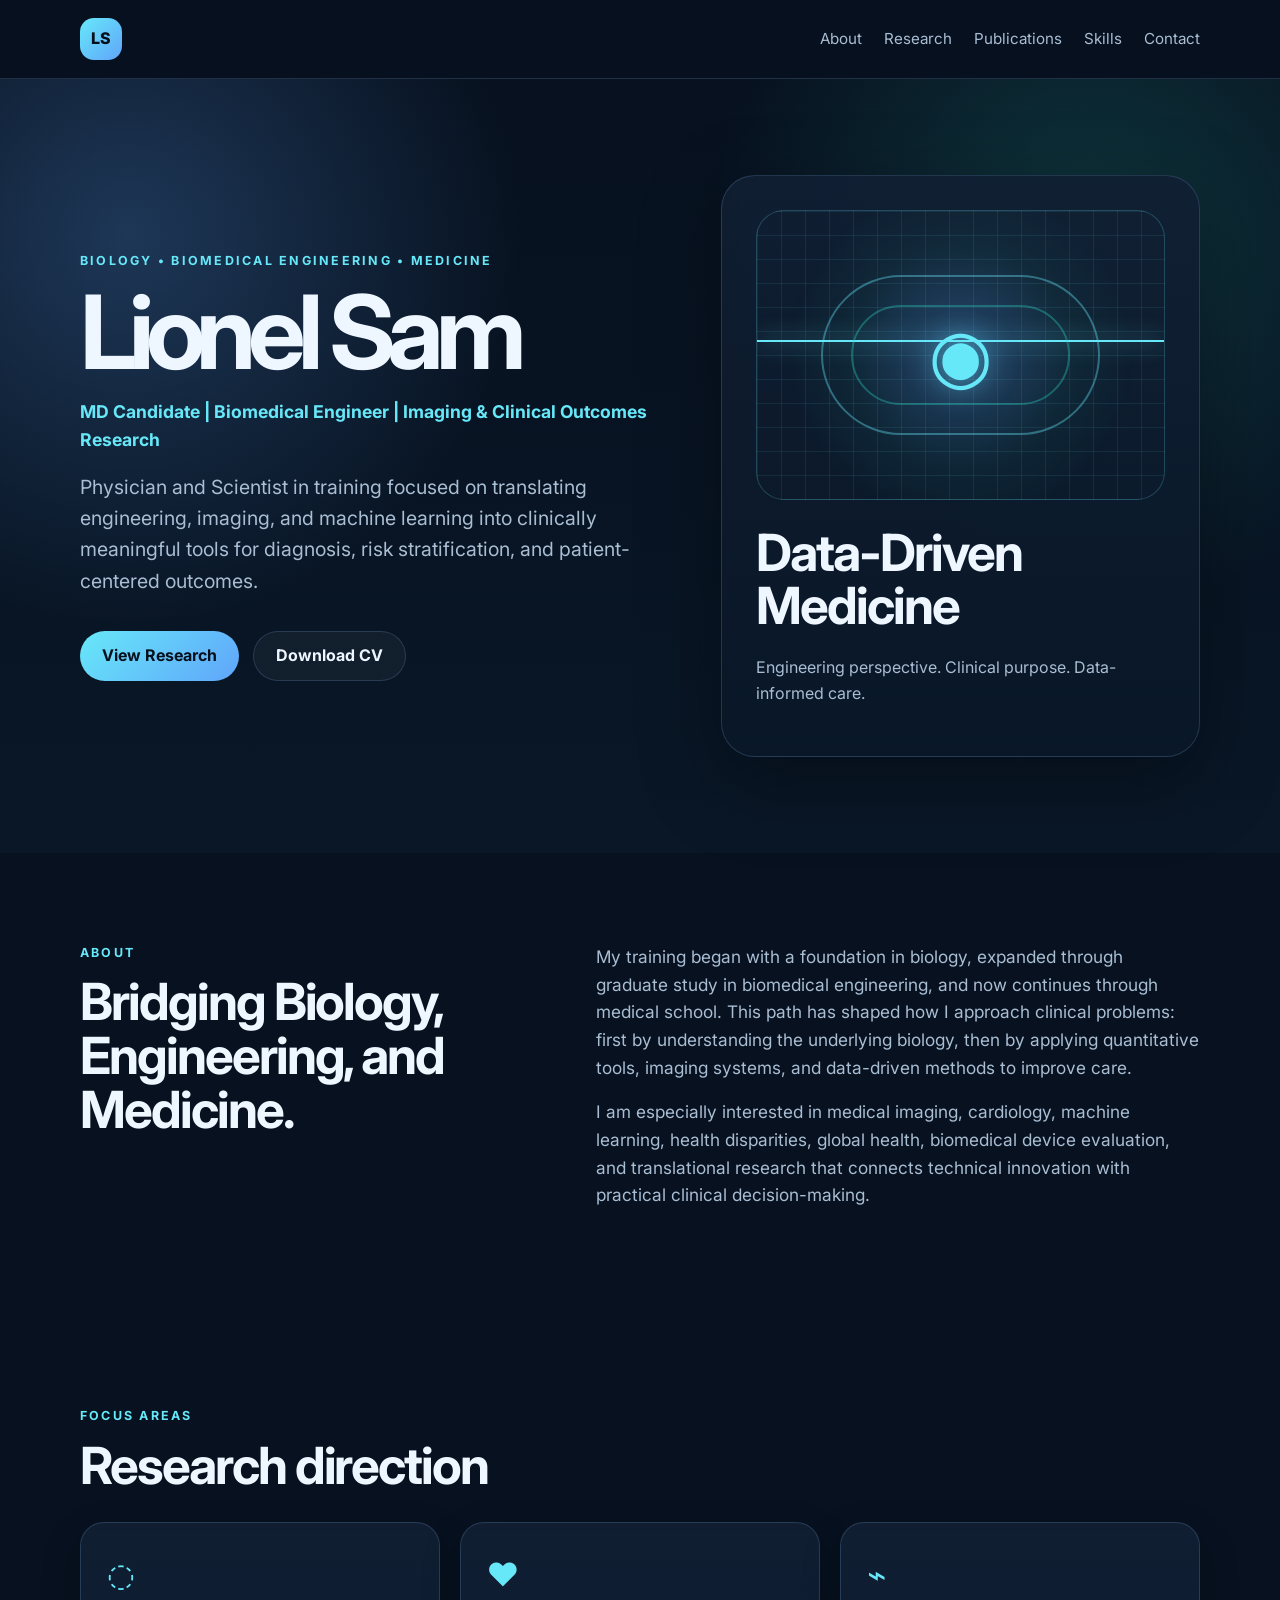
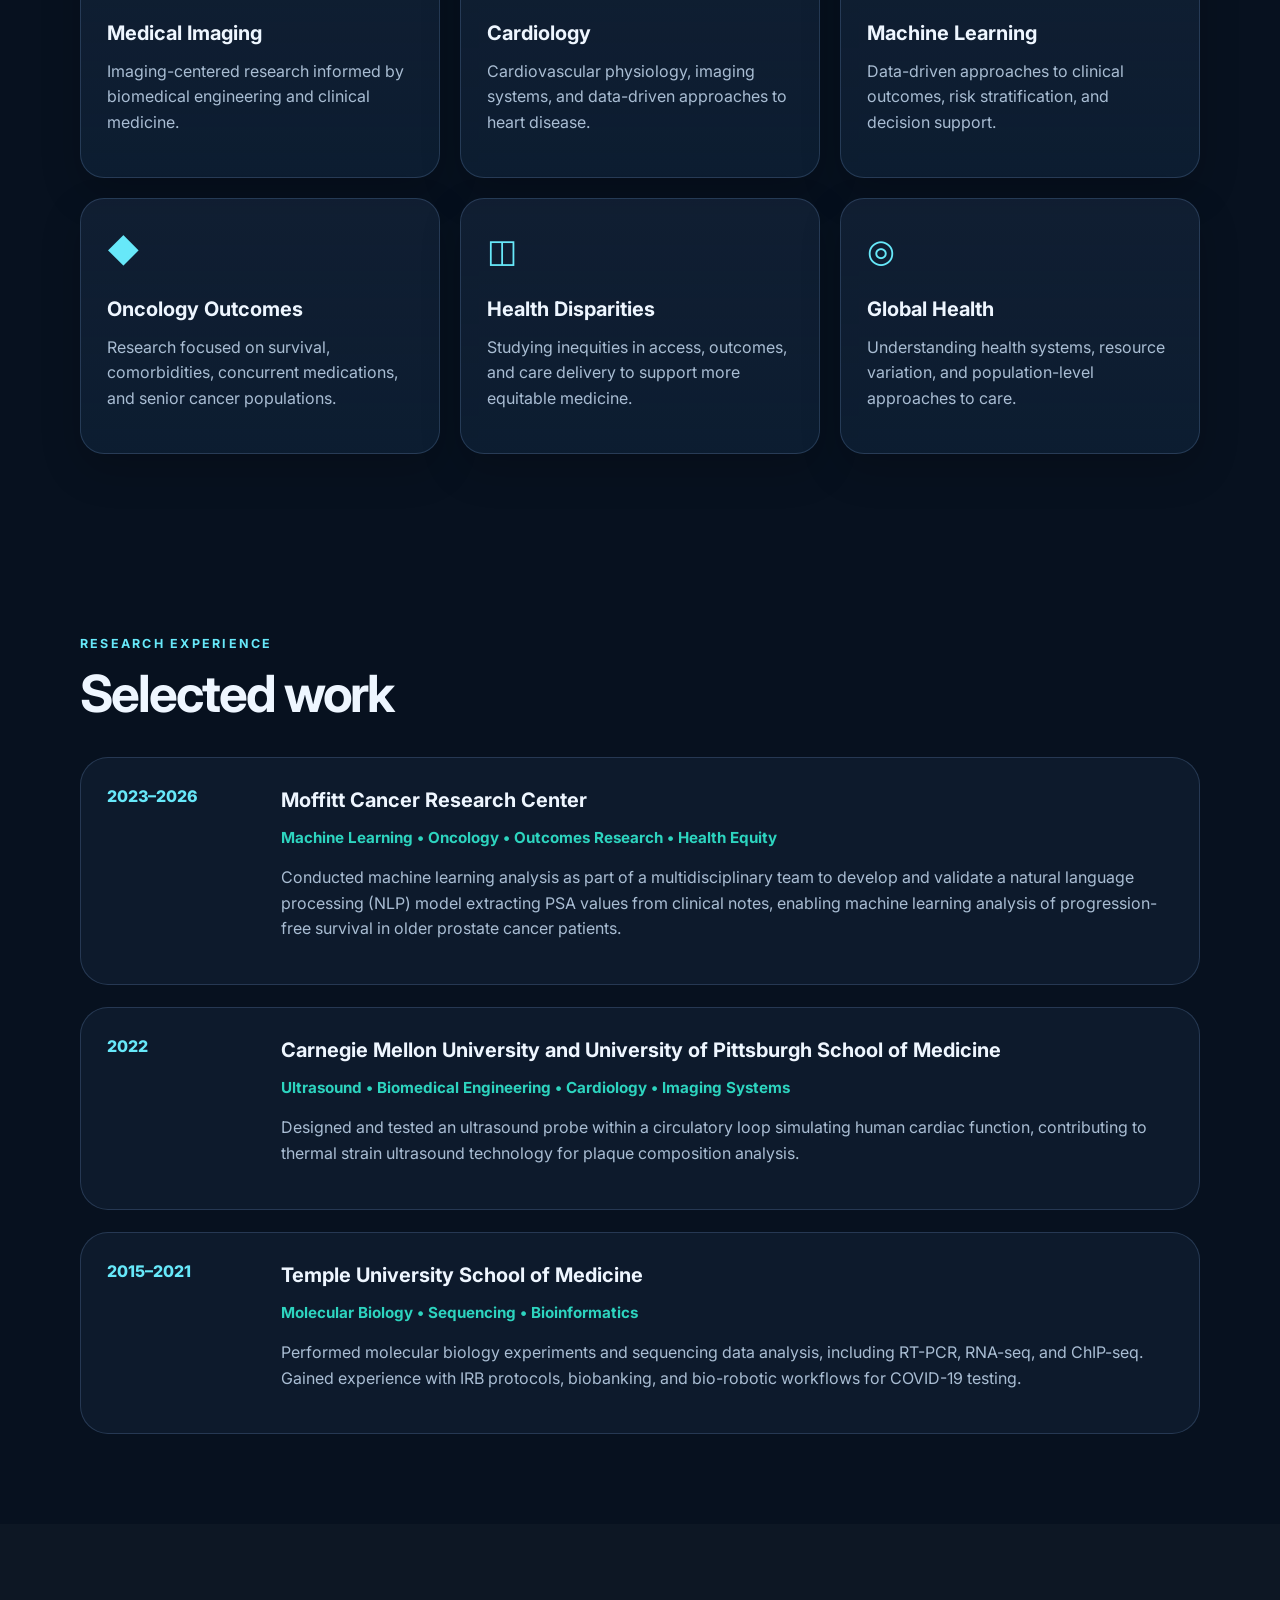
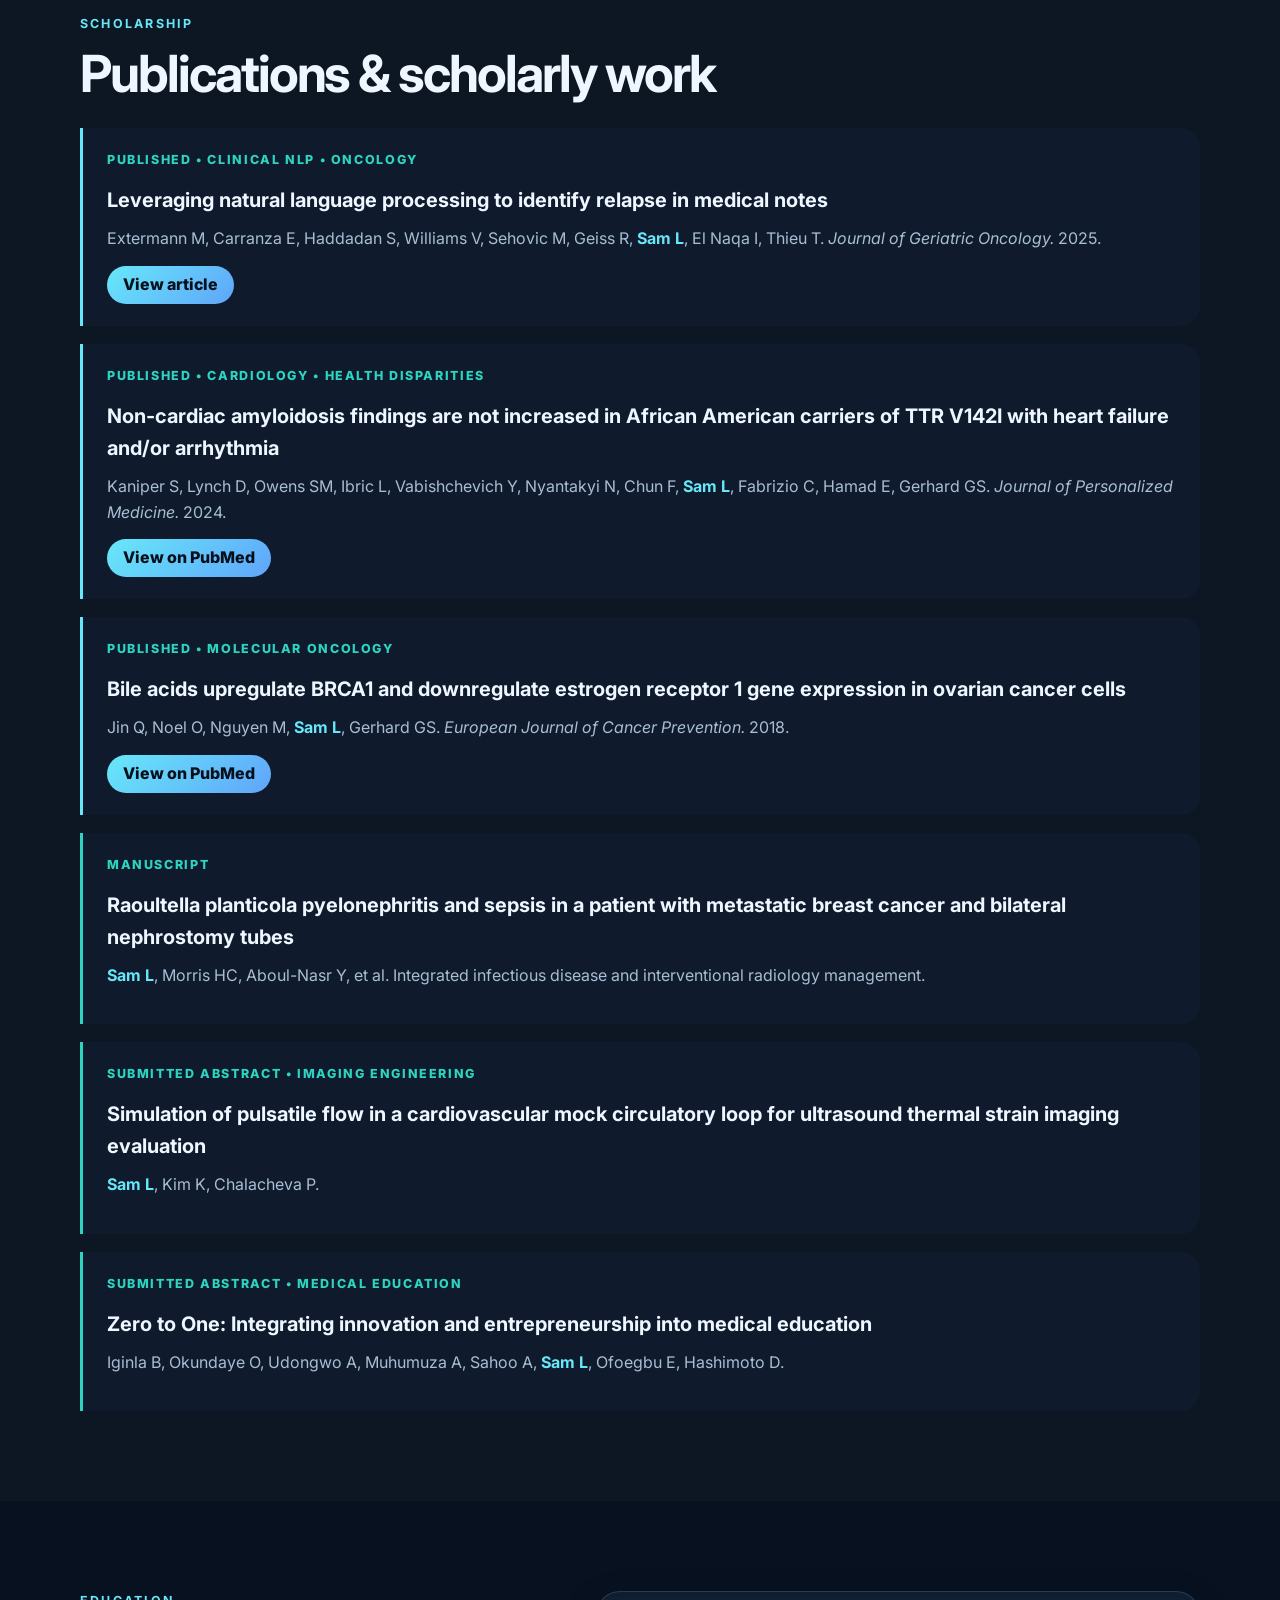
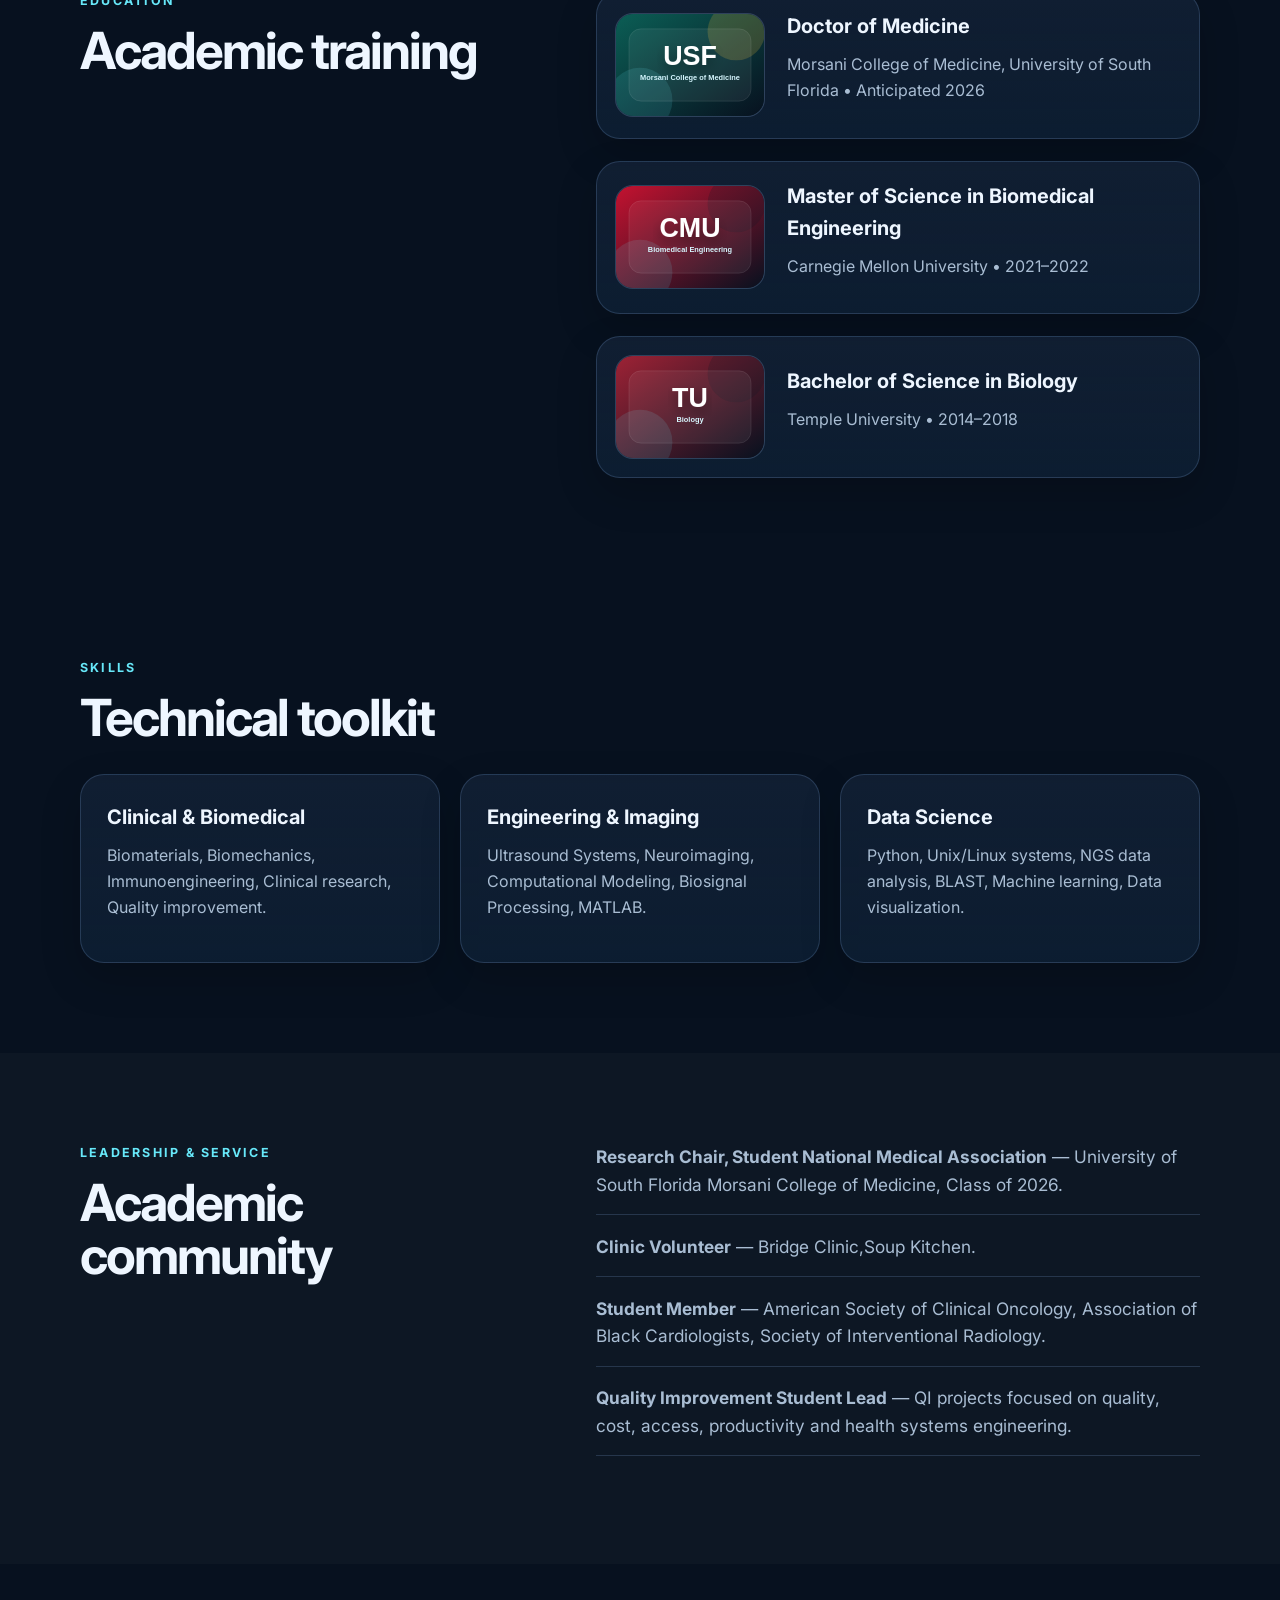
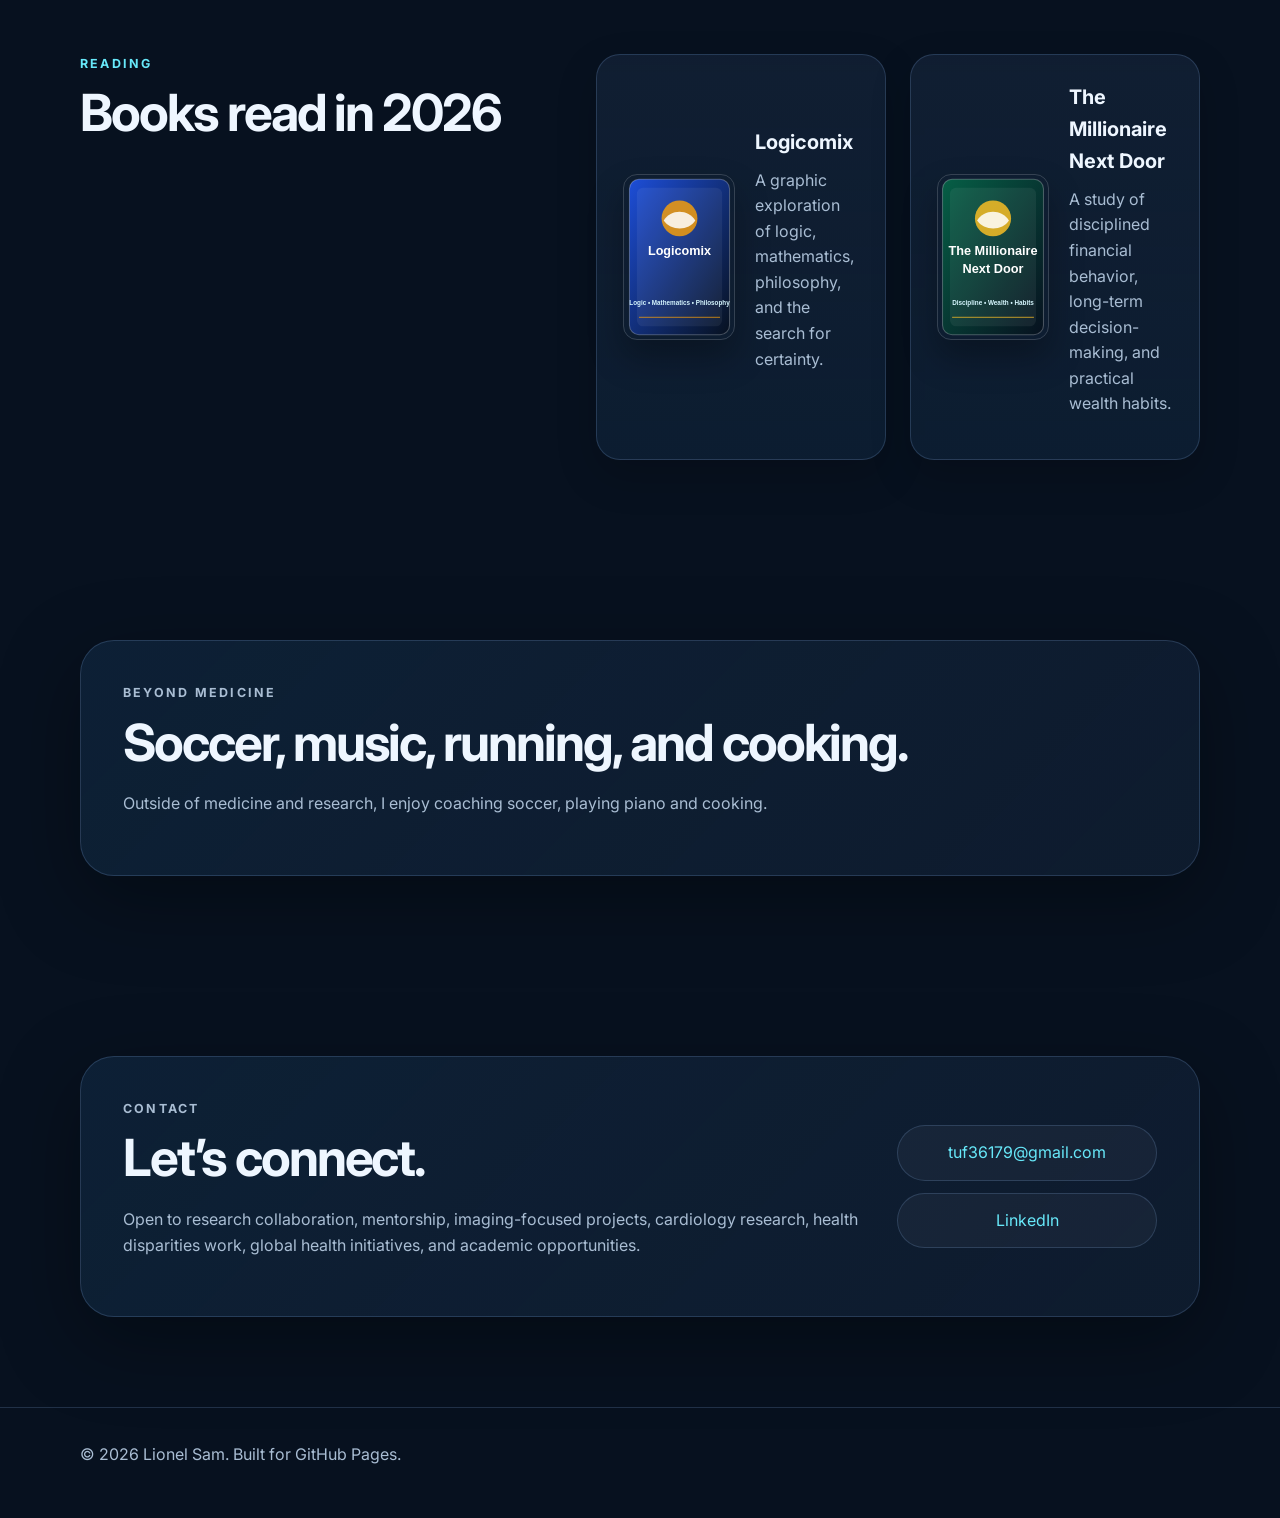
==== commit abcb4365: "Update index.html Added Carnegie Mellon University" ====
--- a/index.html
+++ b/index.html
@@ -126,7 +126,7 @@
           <article class="timeline-item">
             <div class="timeline-date">2022</div>
             <div class="timeline-content">
-              <h3>University of Pittsburgh School of Medicine</h3>
+              <h3>Carnegie Mellon University and University of Pittsburgh School of Medicine</h3>
               <p class="tag">Ultrasound • Biomedical Engineering • Cardiology • Imaging Systems</p>
               <p>
                 Designed and tested an ultrasound probe within a circulatory loop simulating human cardiac function, contributing to thermal strain ultrasound technology for plaque composition analysis.
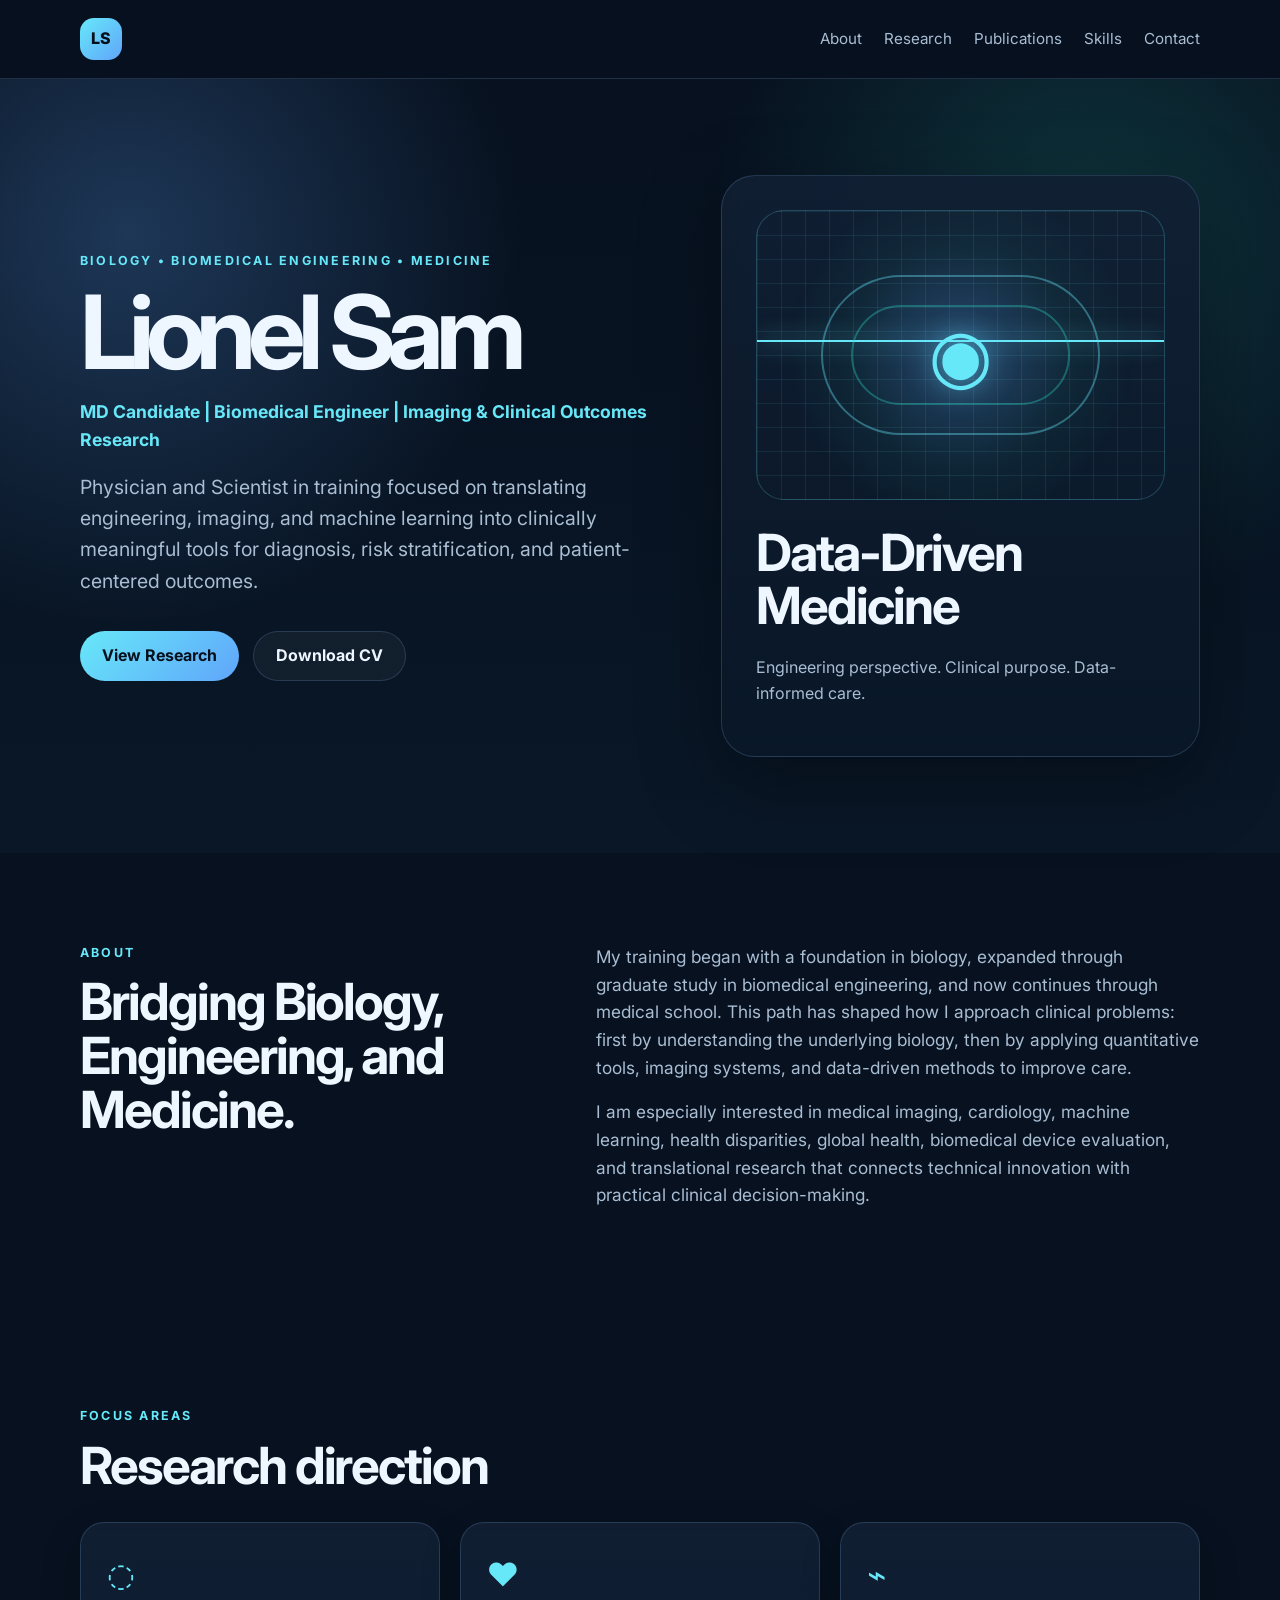
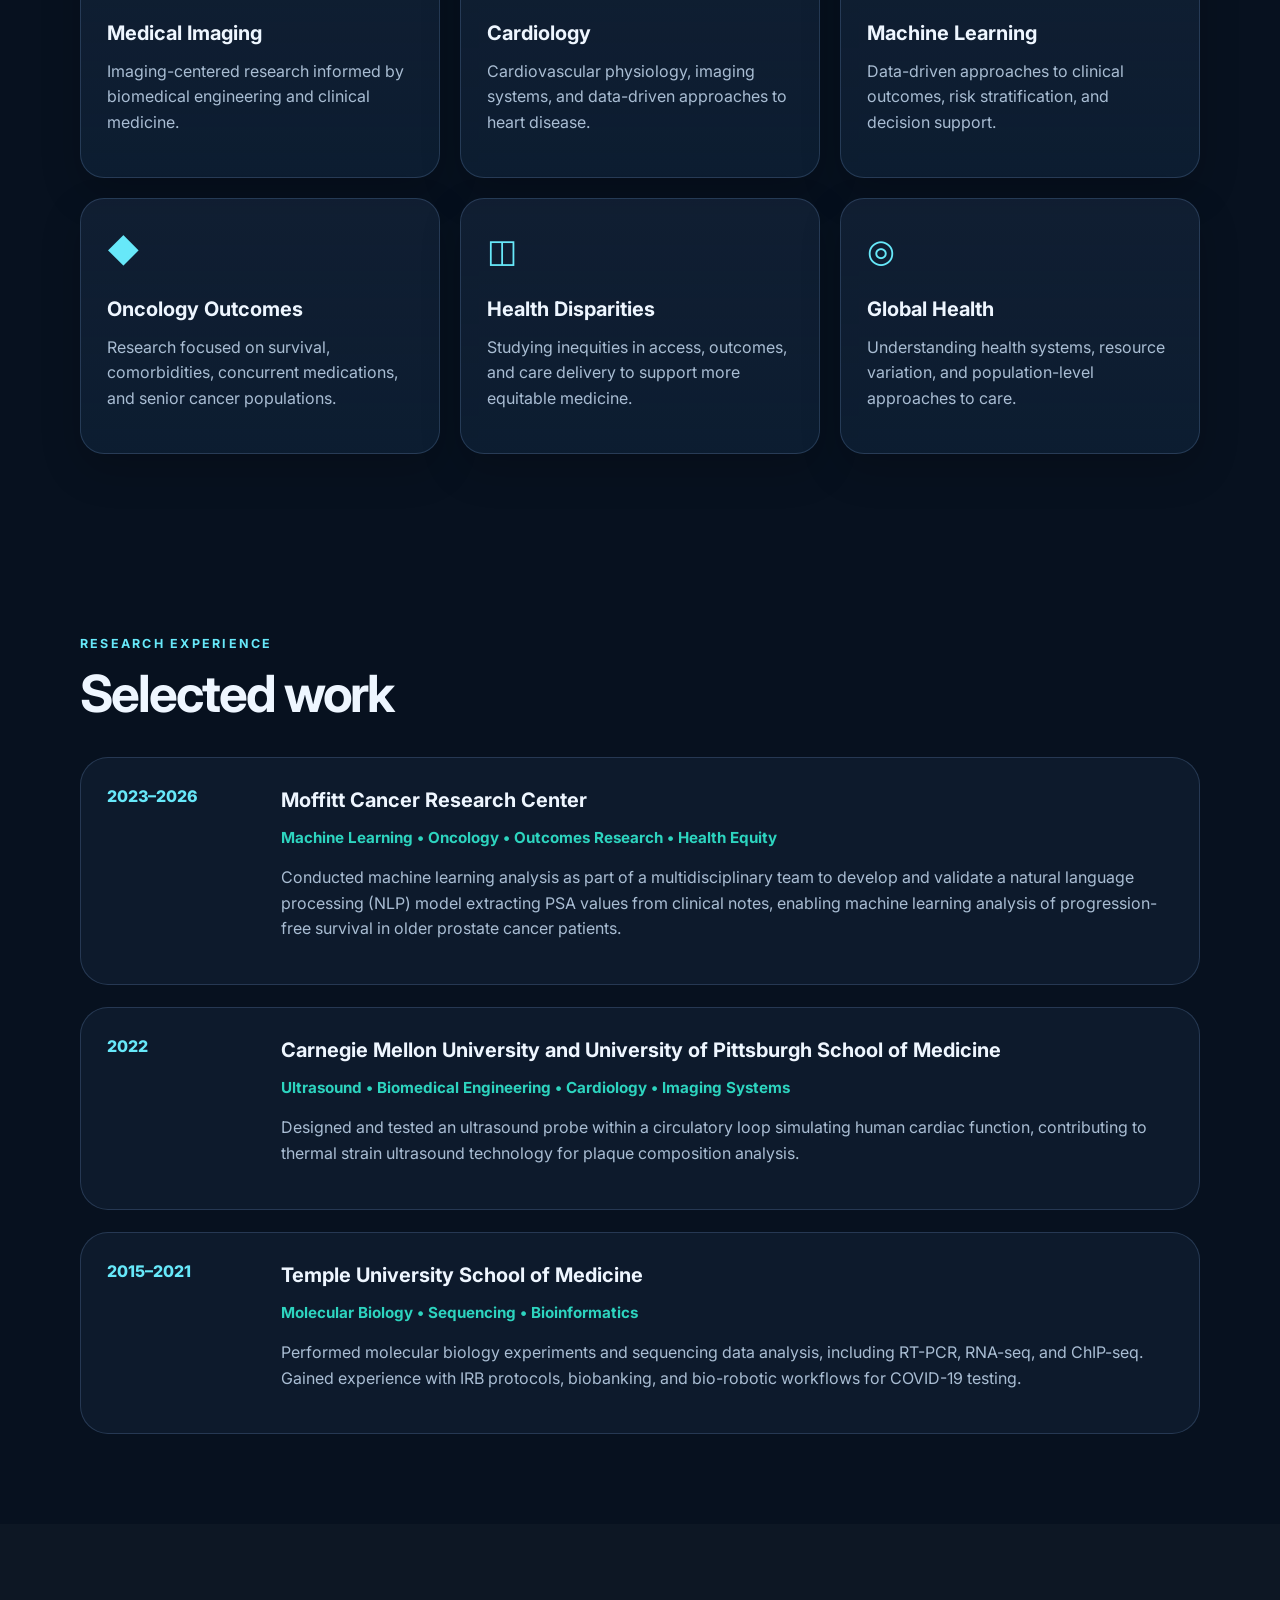
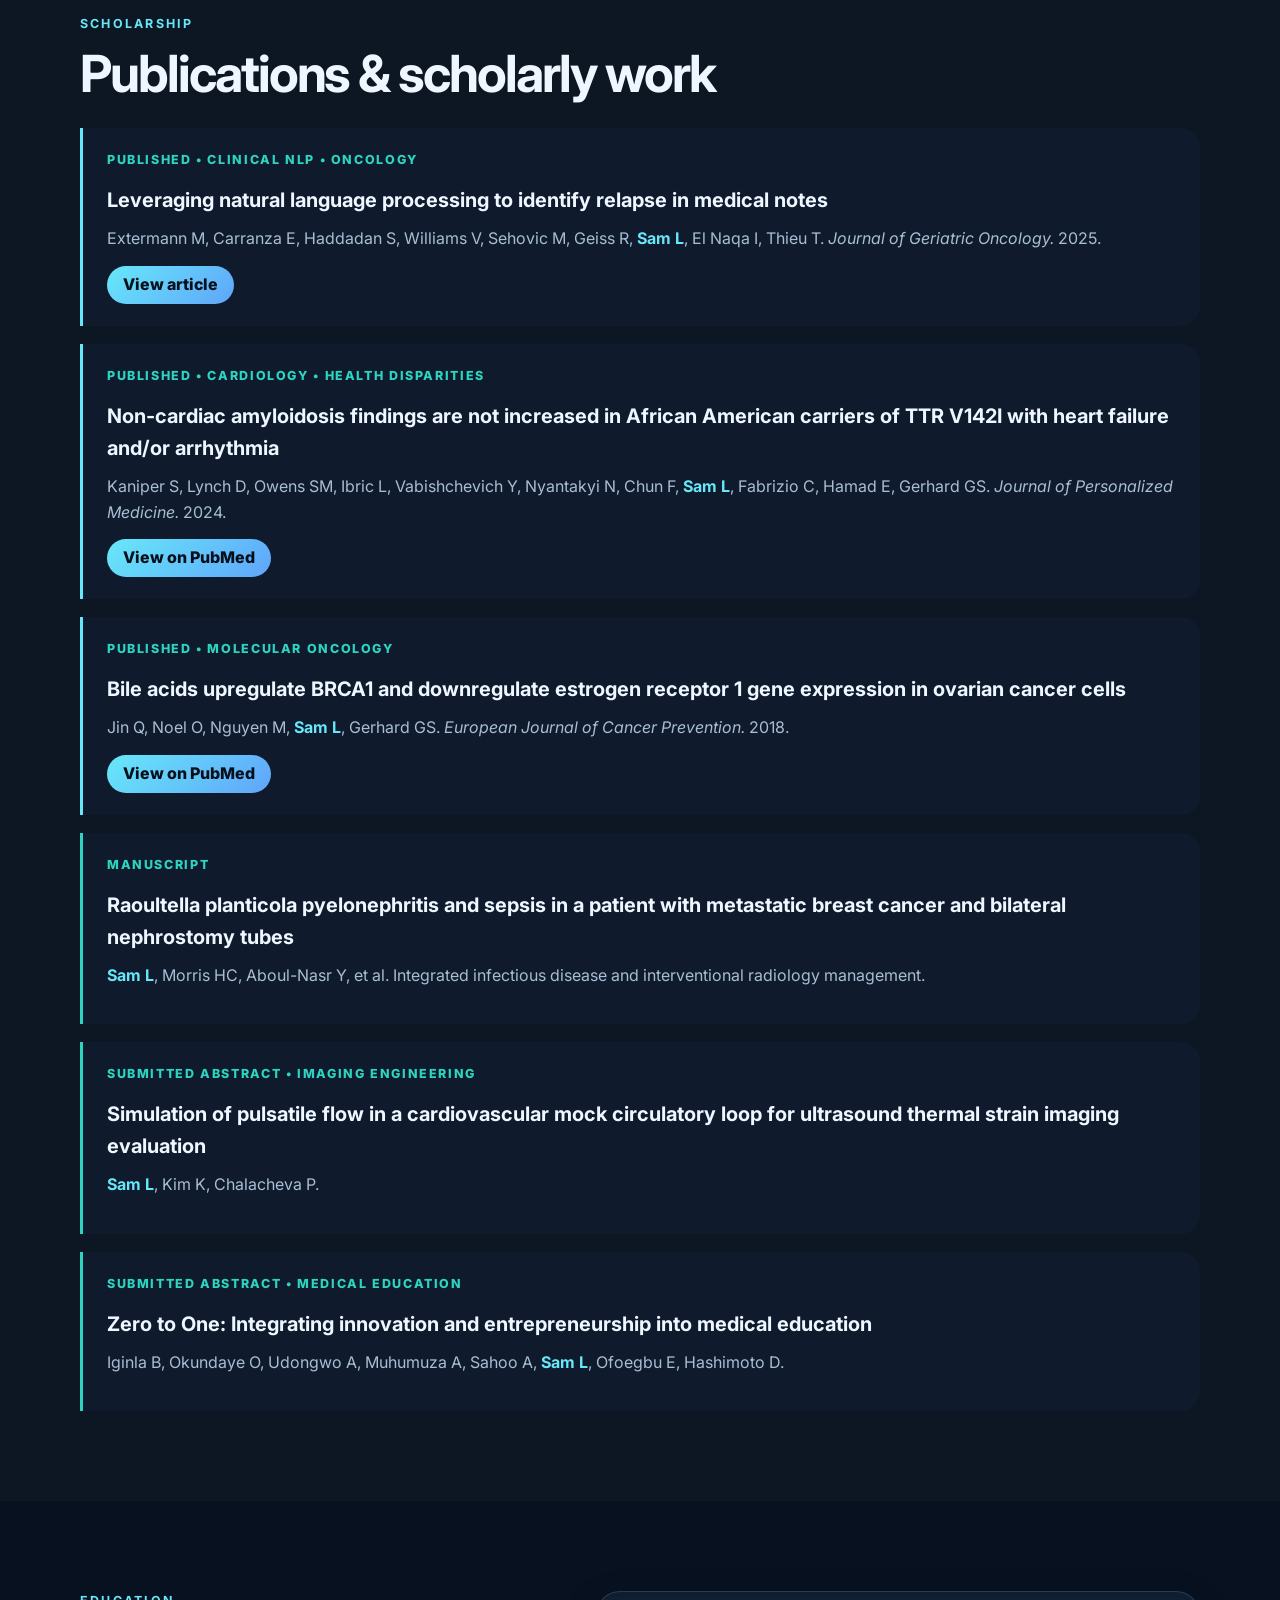
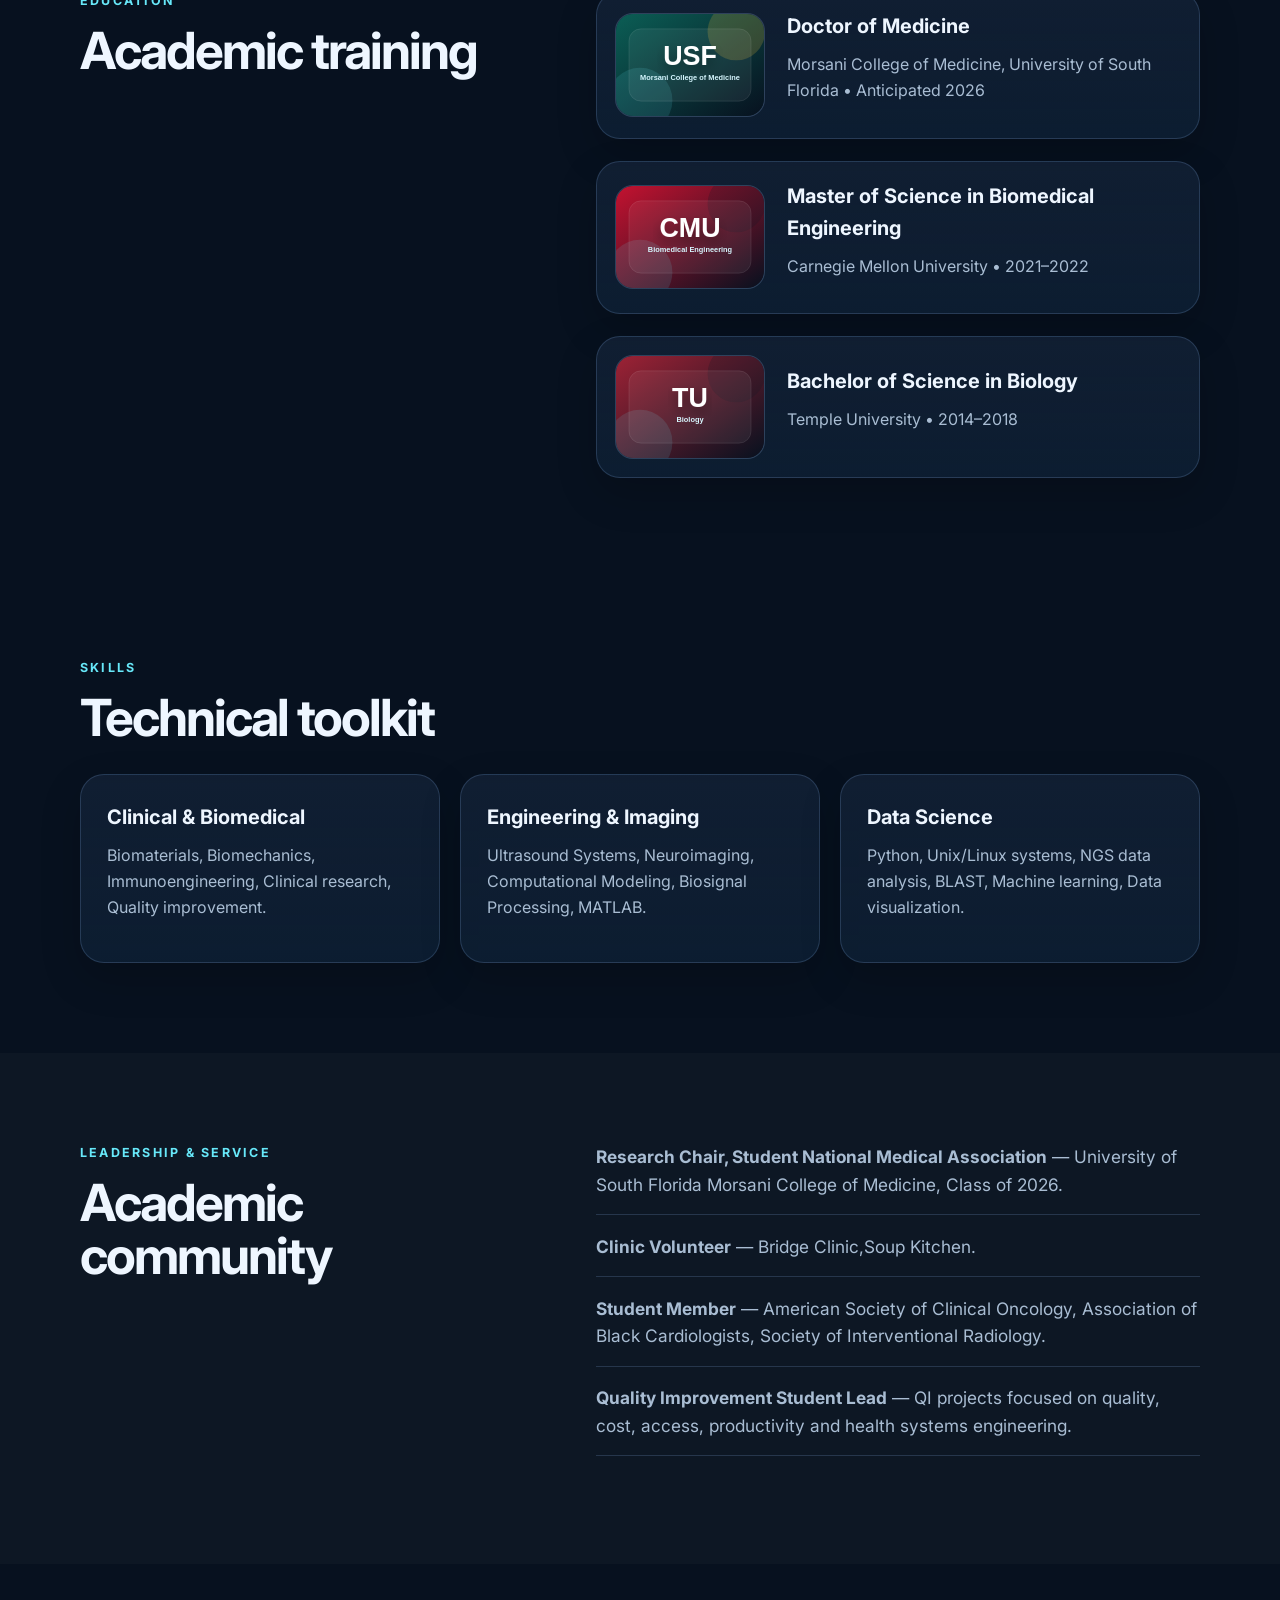
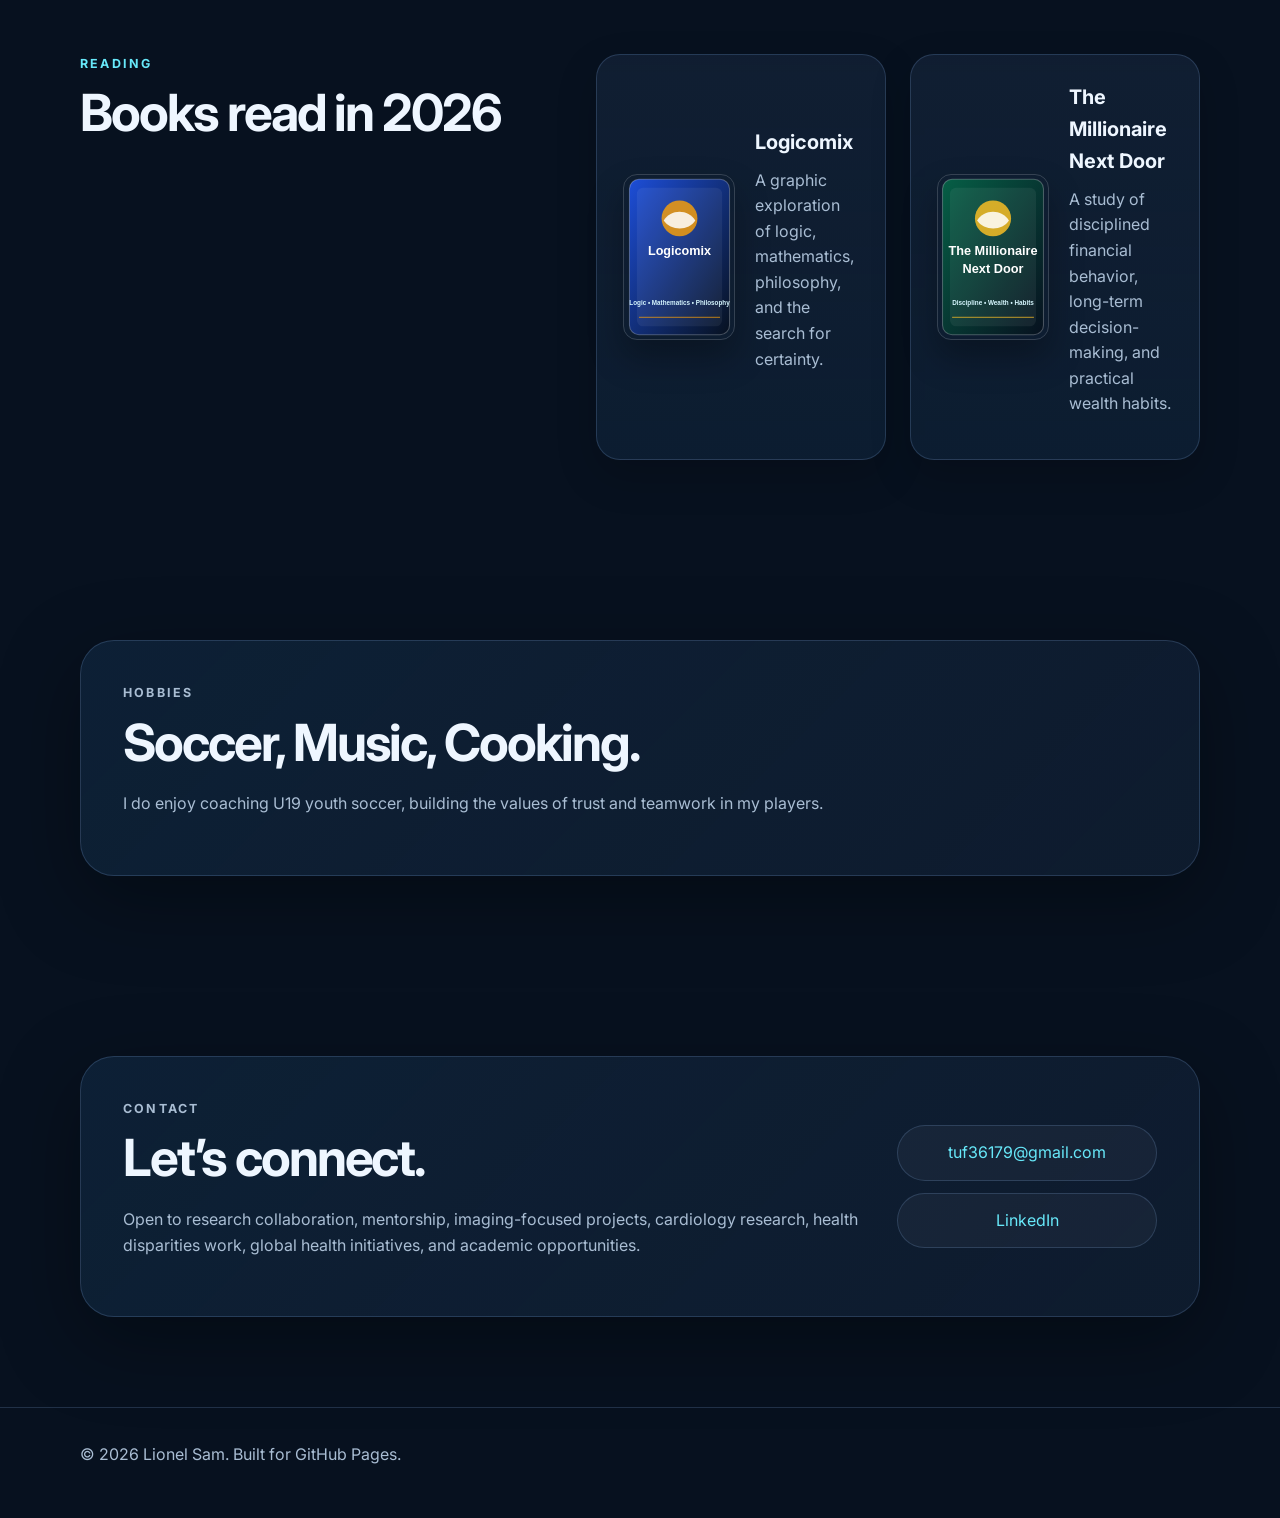
==== commit 4b94300b: "Update index.html Updated Hobbies" ====
--- a/index.html
+++ b/index.html
@@ -289,10 +289,10 @@
 
     <section class="section personal-section">
       <div class="container personal-card">
-        <p class="eyebrow">Beyond Medicine</p>
-        <h2>Soccer, music, running, and cooking.</h2>
+        <p class="eyebrow">Hobbies</p>
+        <h2>Soccer, Music, Cooking.</h2>
         <p>
-          Outside of medicine and research, I enjoy coaching soccer, playing piano and cooking.
+          I do enjoy coaching U19 youth soccer, building the values of trust and teamwork in my players.
         </p>
       </div>
     </section>
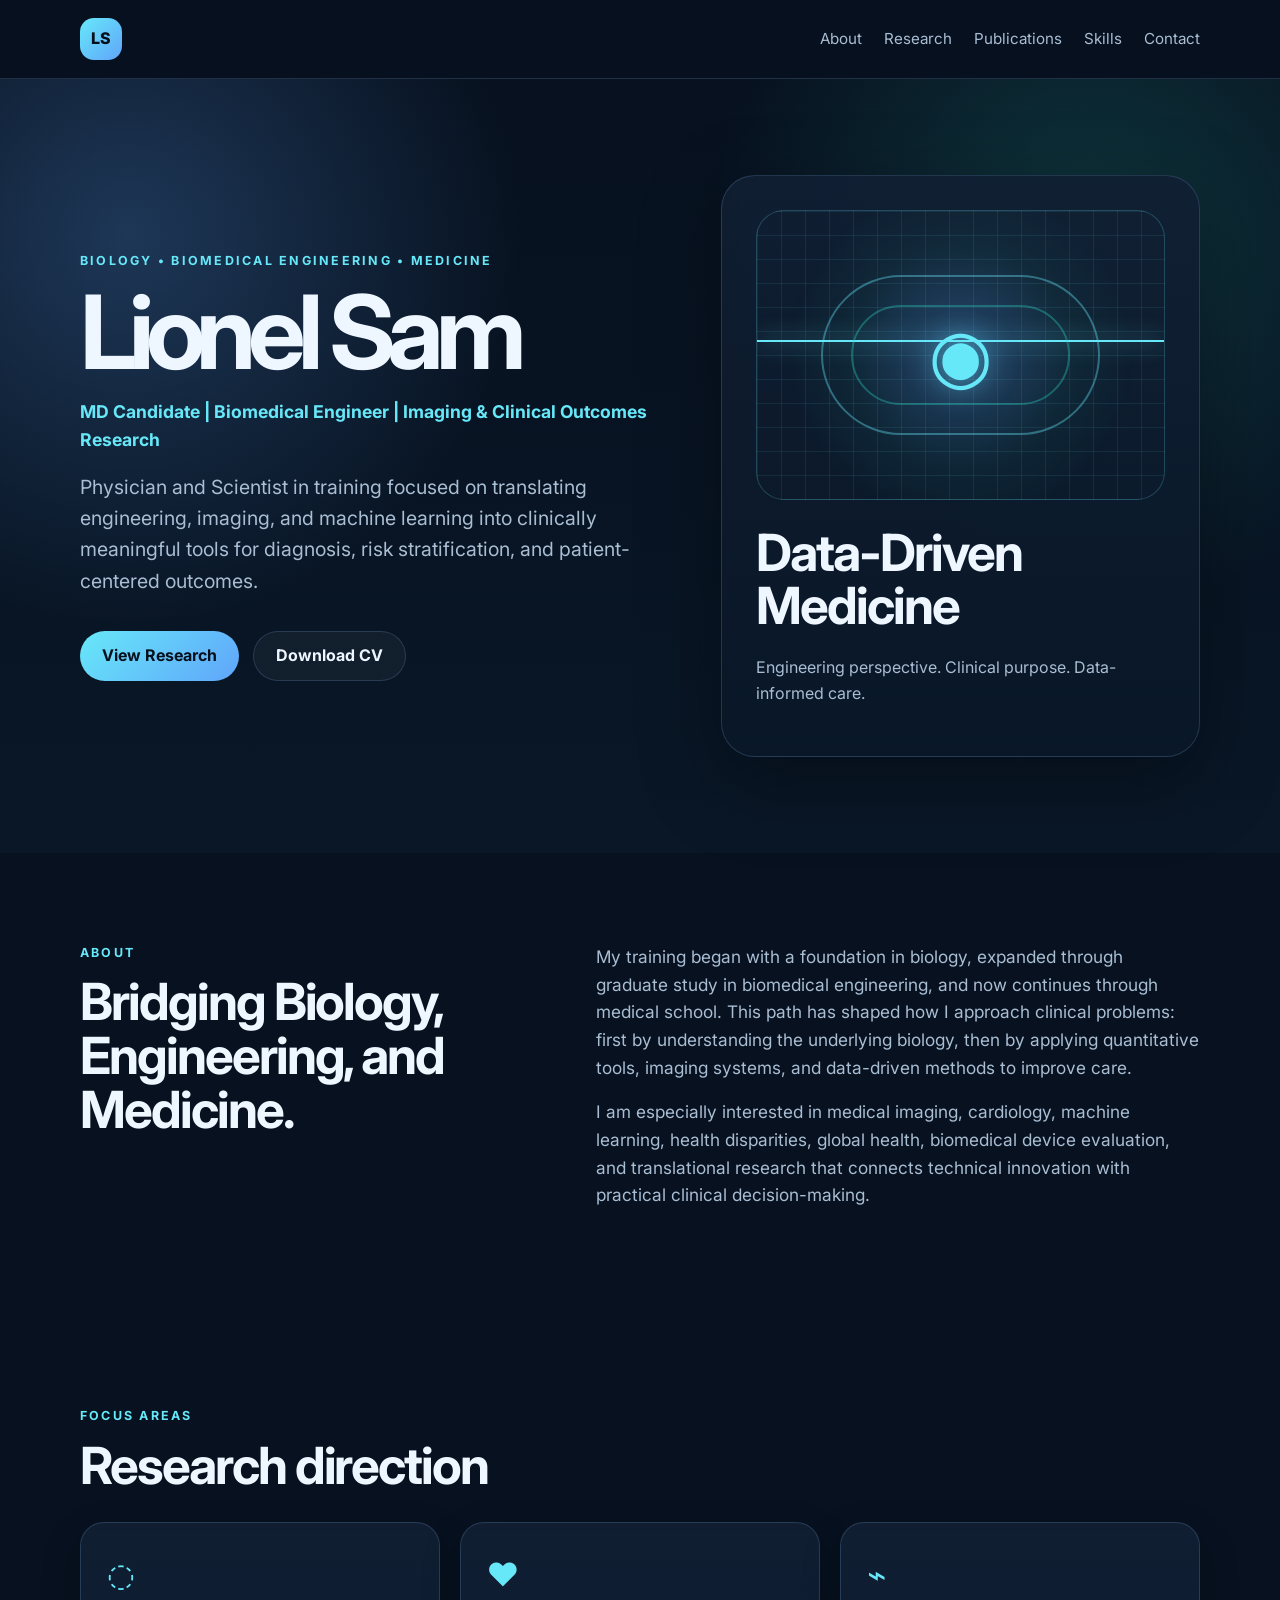
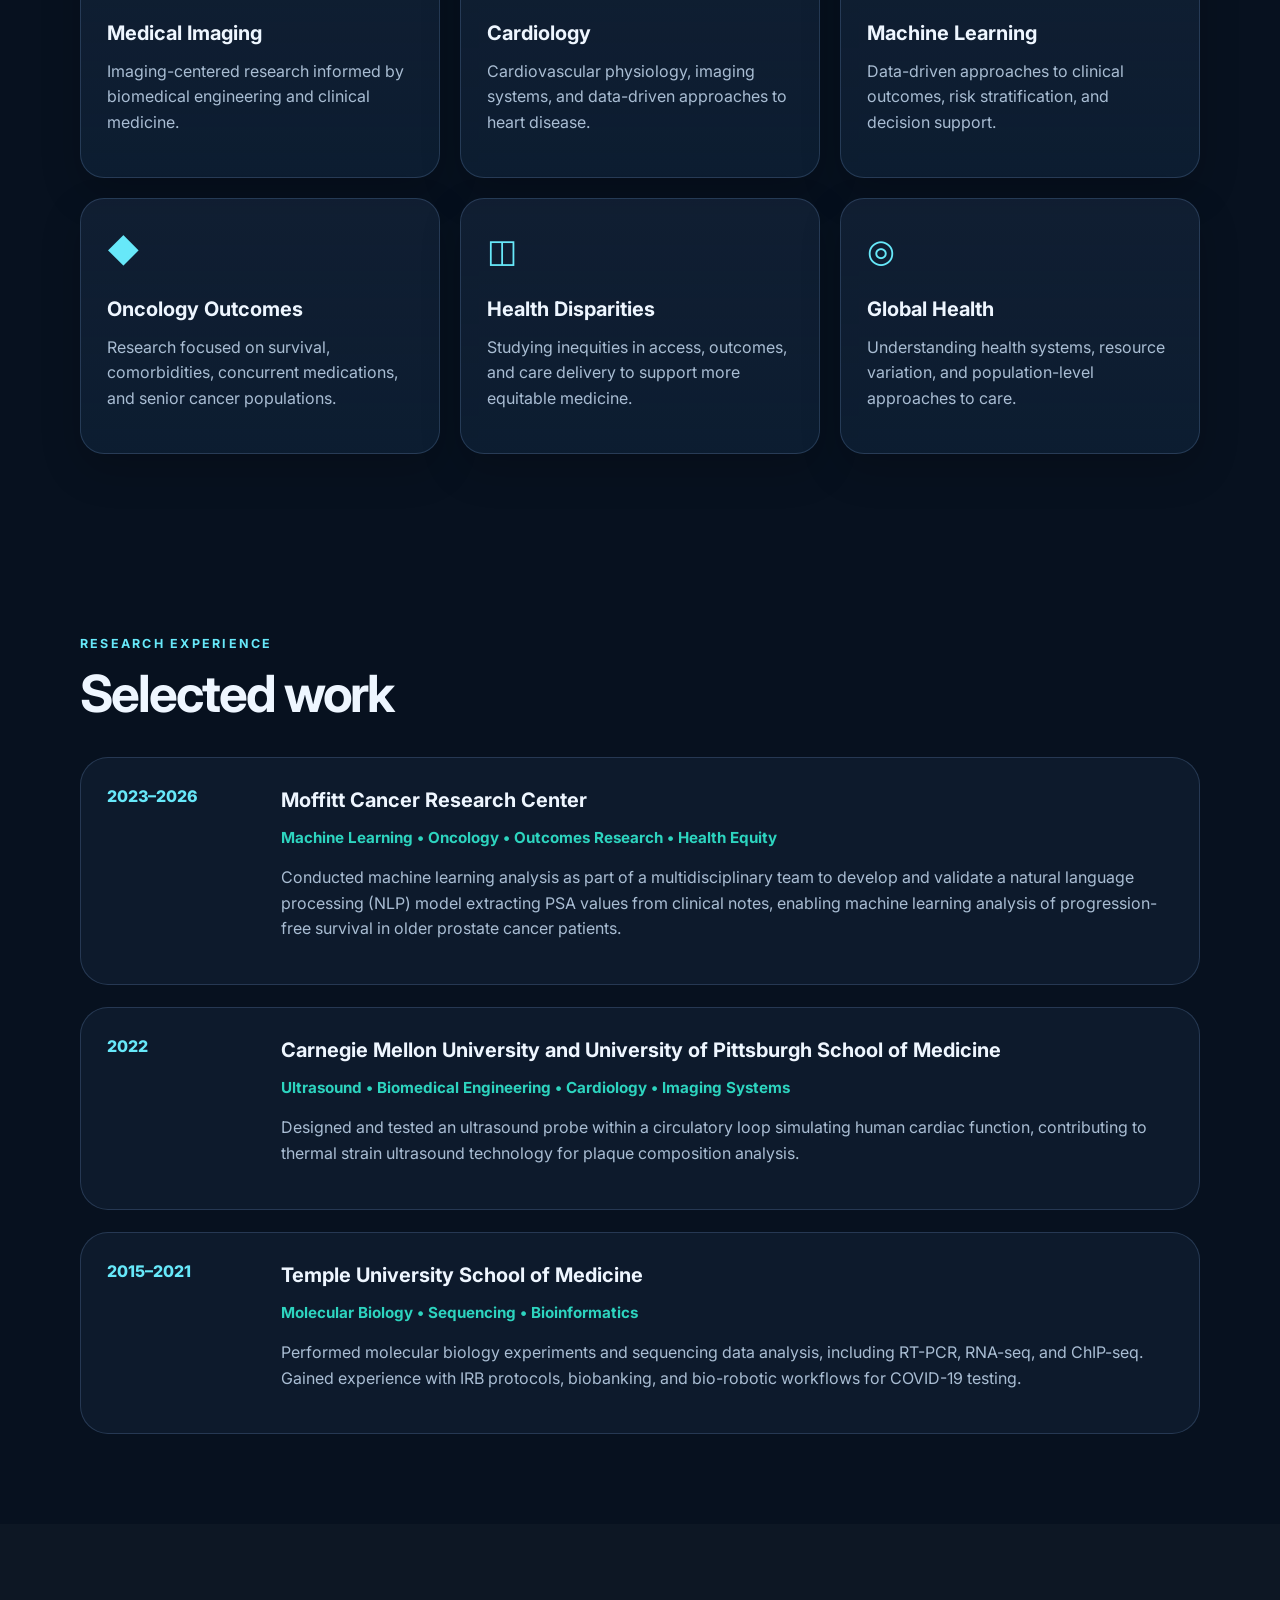
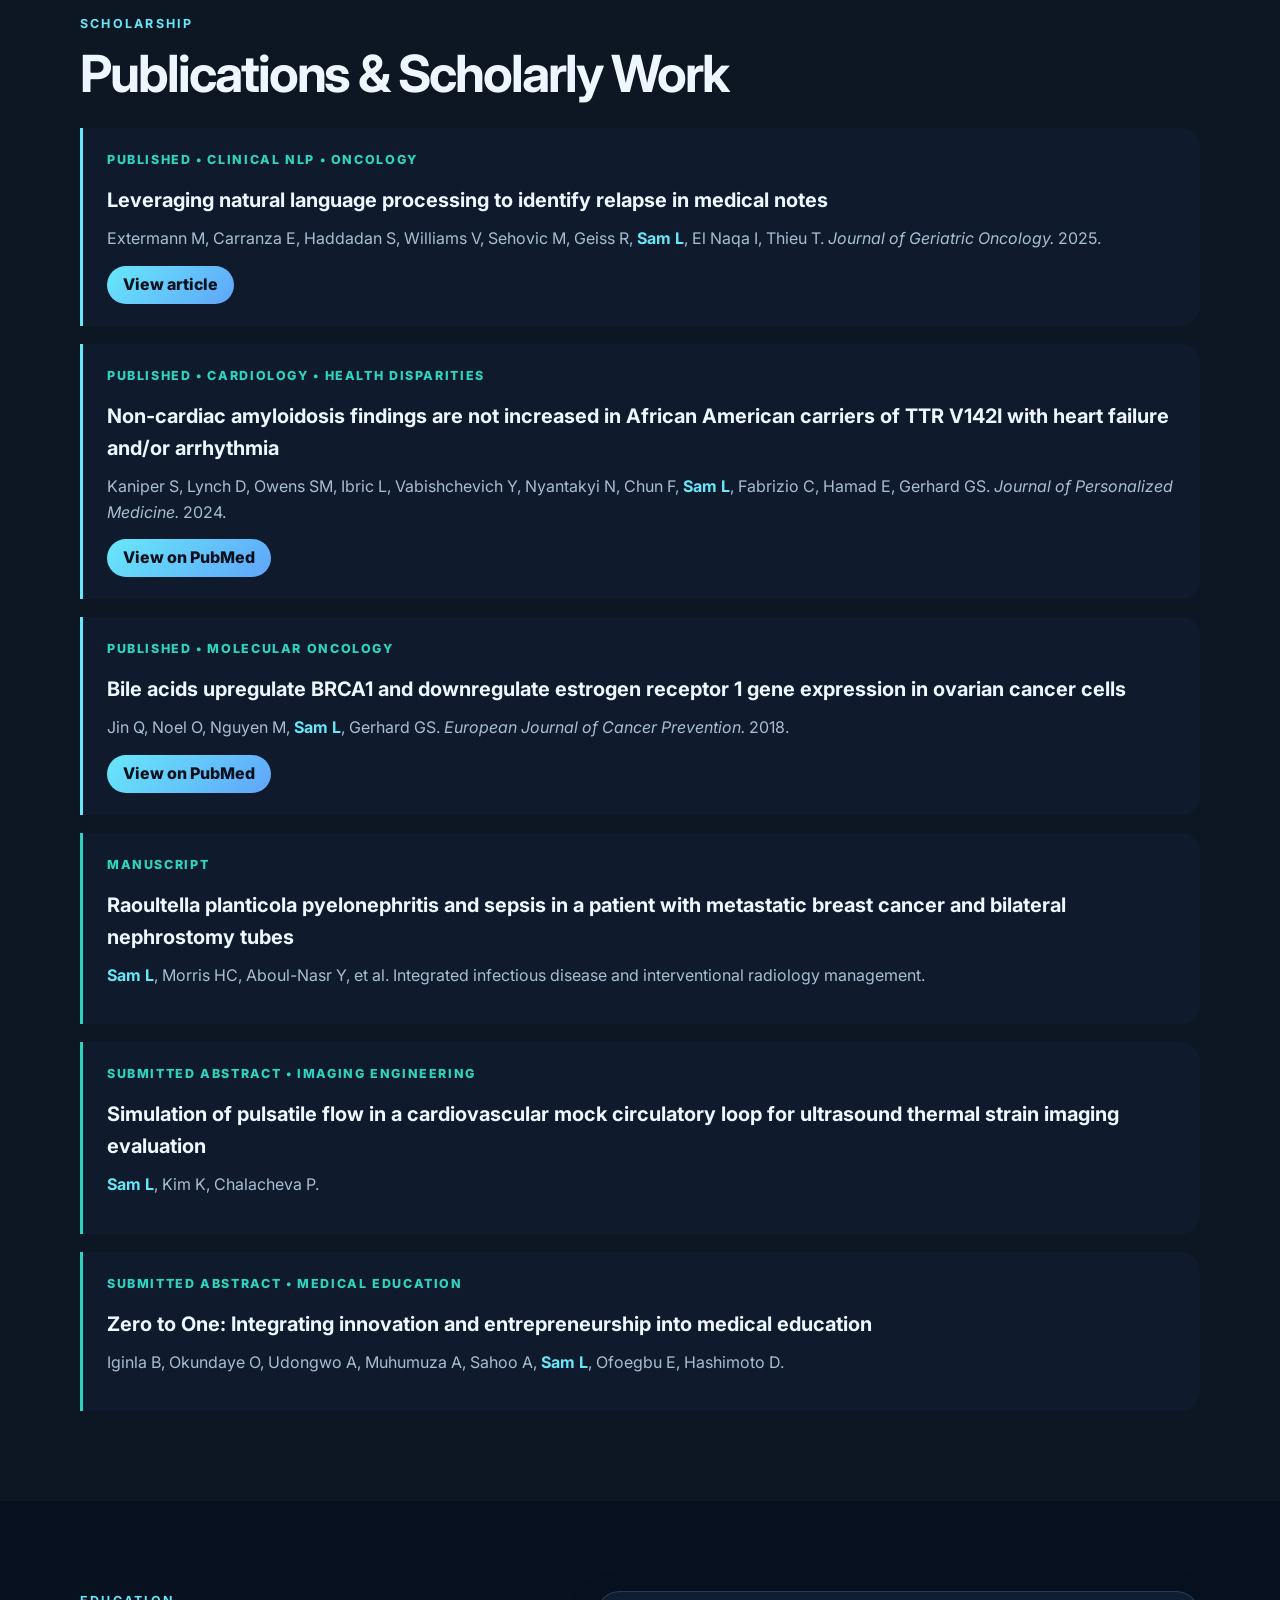
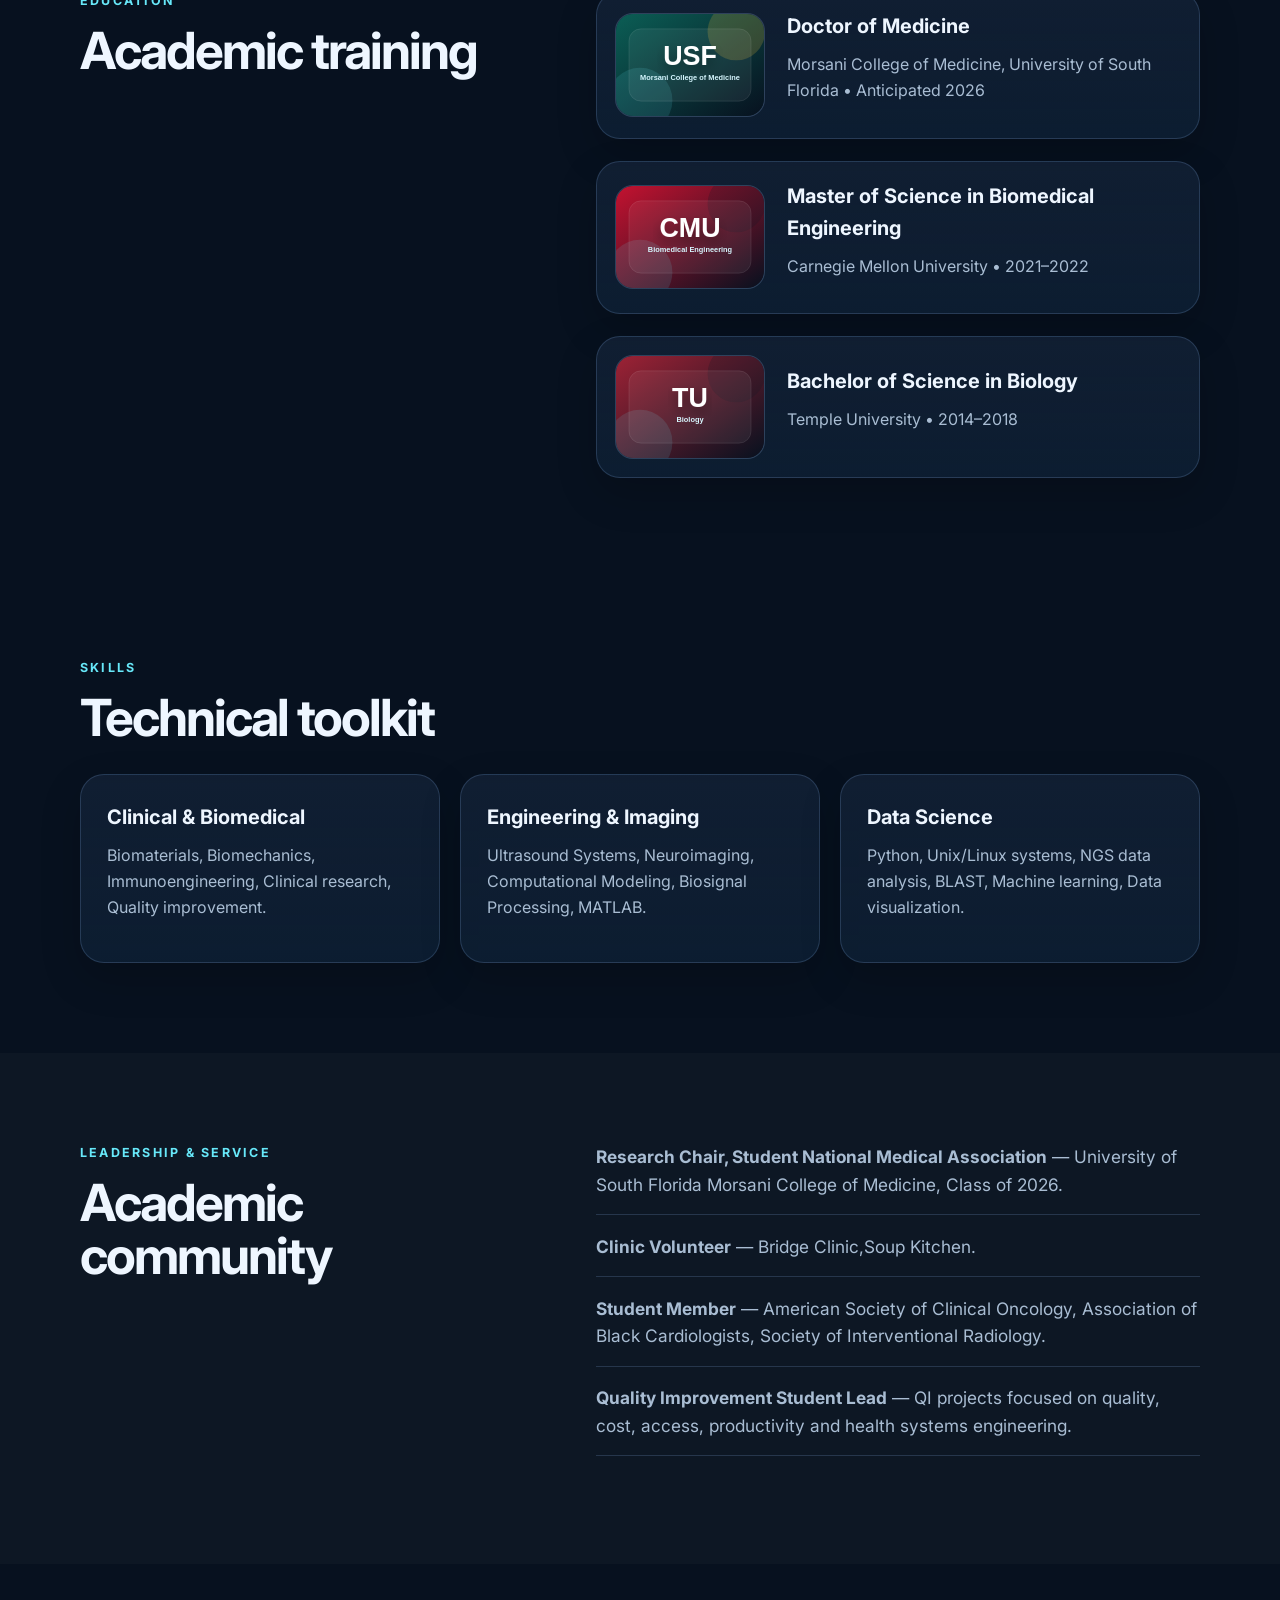
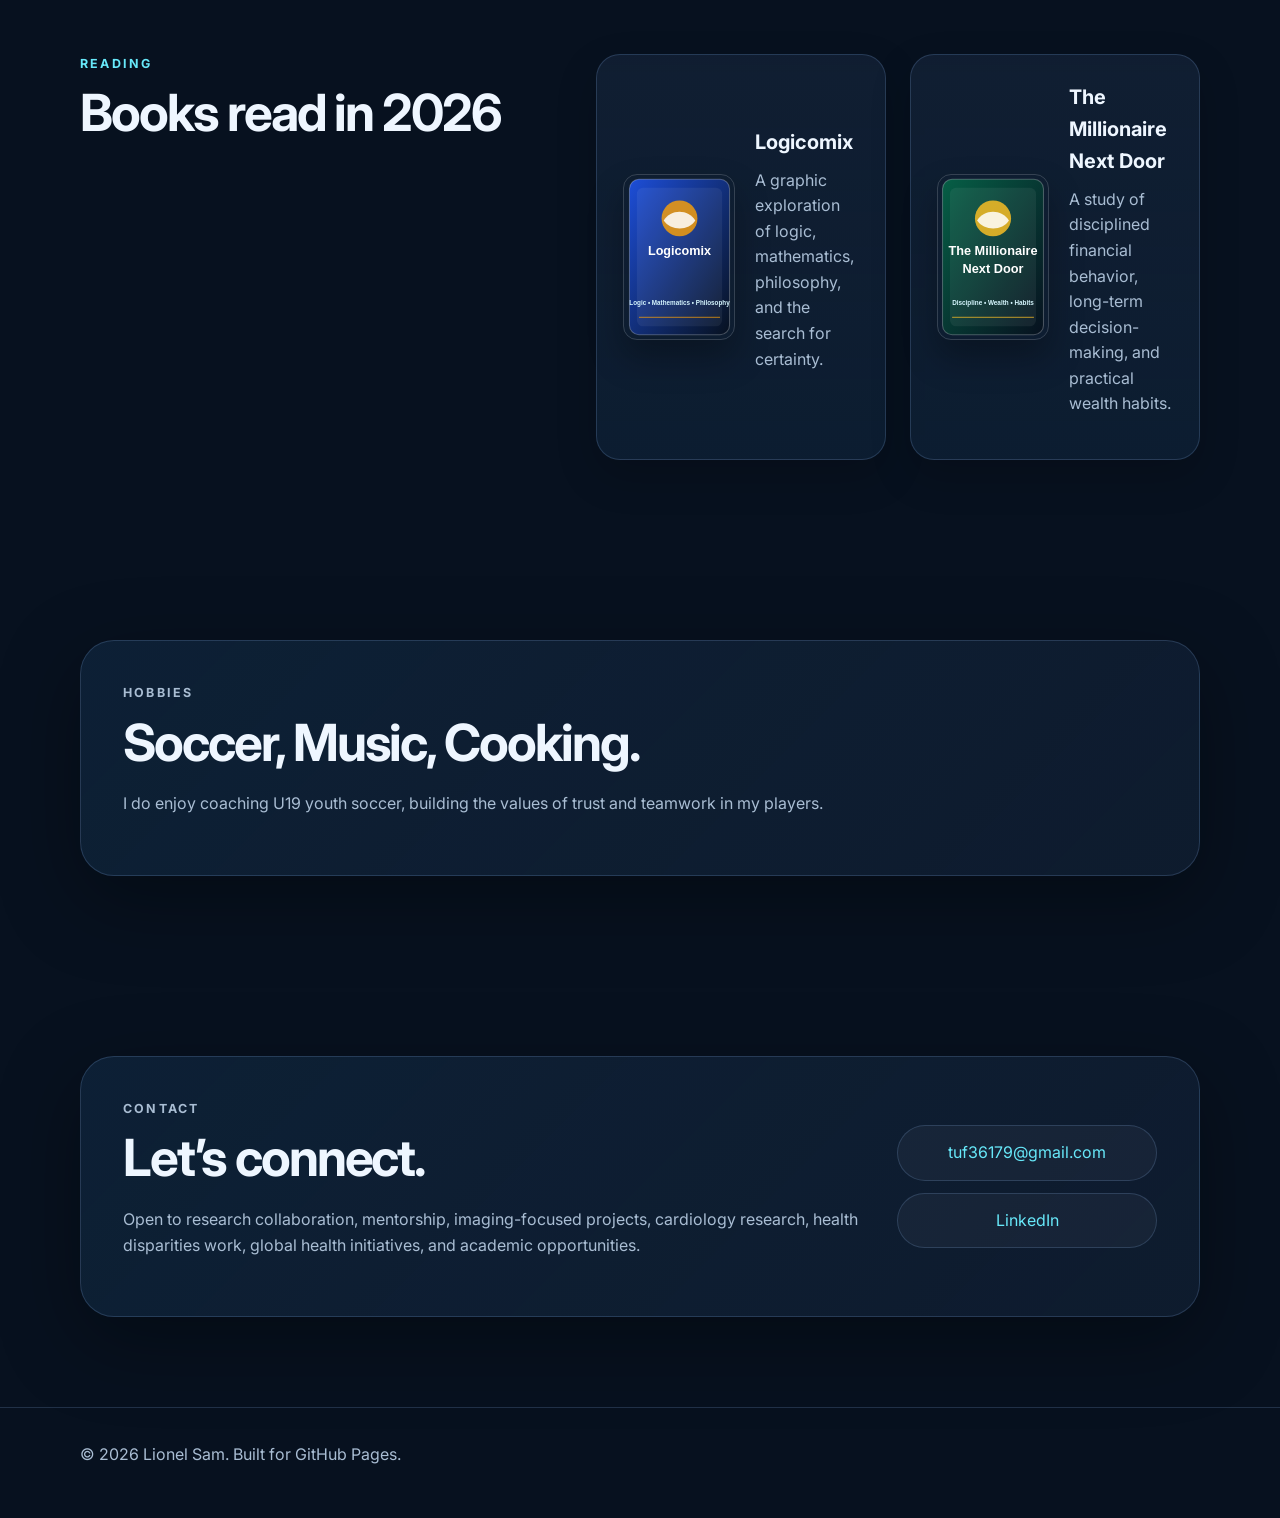
==== commit 3a3bda49: "Update index.html Updated Pubs" ====
--- a/index.html
+++ b/index.html
@@ -150,7 +150,7 @@
     <section id="publications" class="section alternate">
       <div class="container">
         <p class="eyebrow">Scholarship</p>
-        <h2>Publications & scholarly work</h2>
+        <h2>Publications & Scholarly Work</h2>
         <div class="publication-list">
           <article class="publication-card">
             <p class="publication-type">Published • Clinical NLP • Oncology</p>
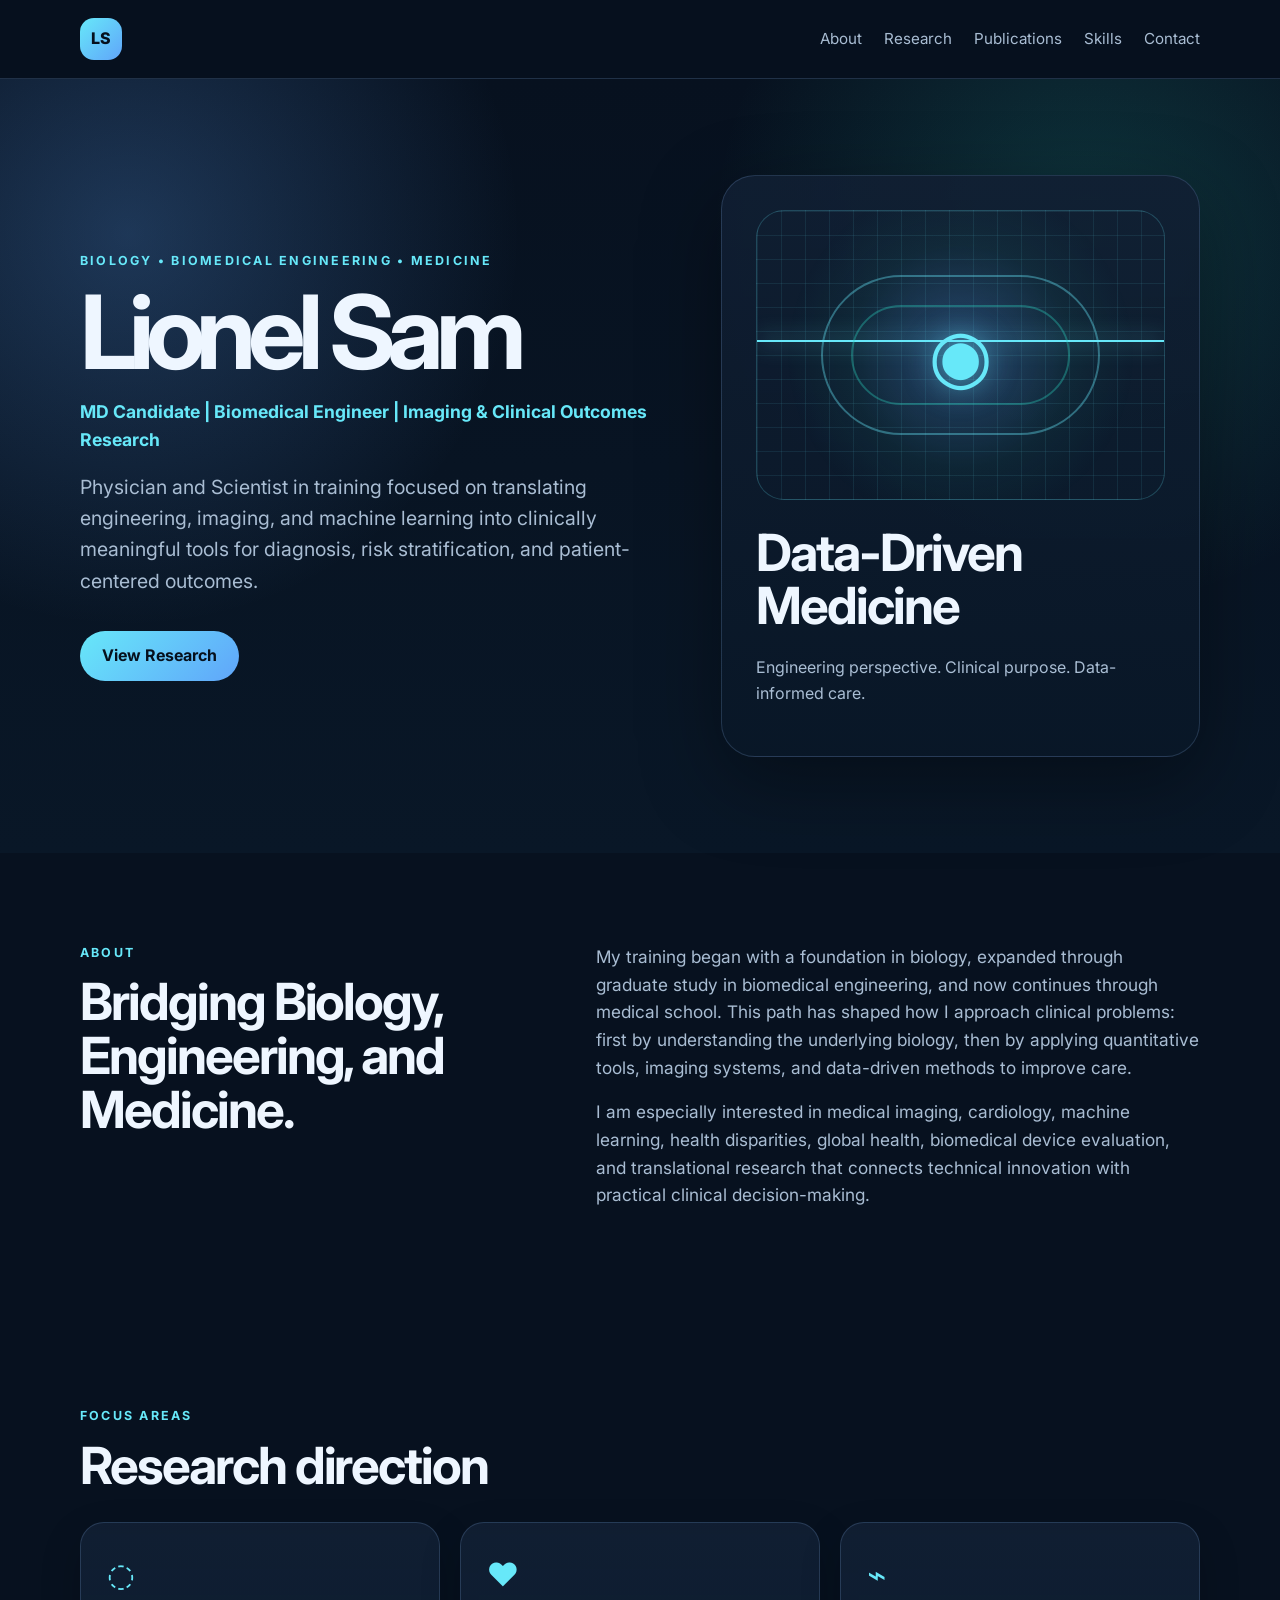
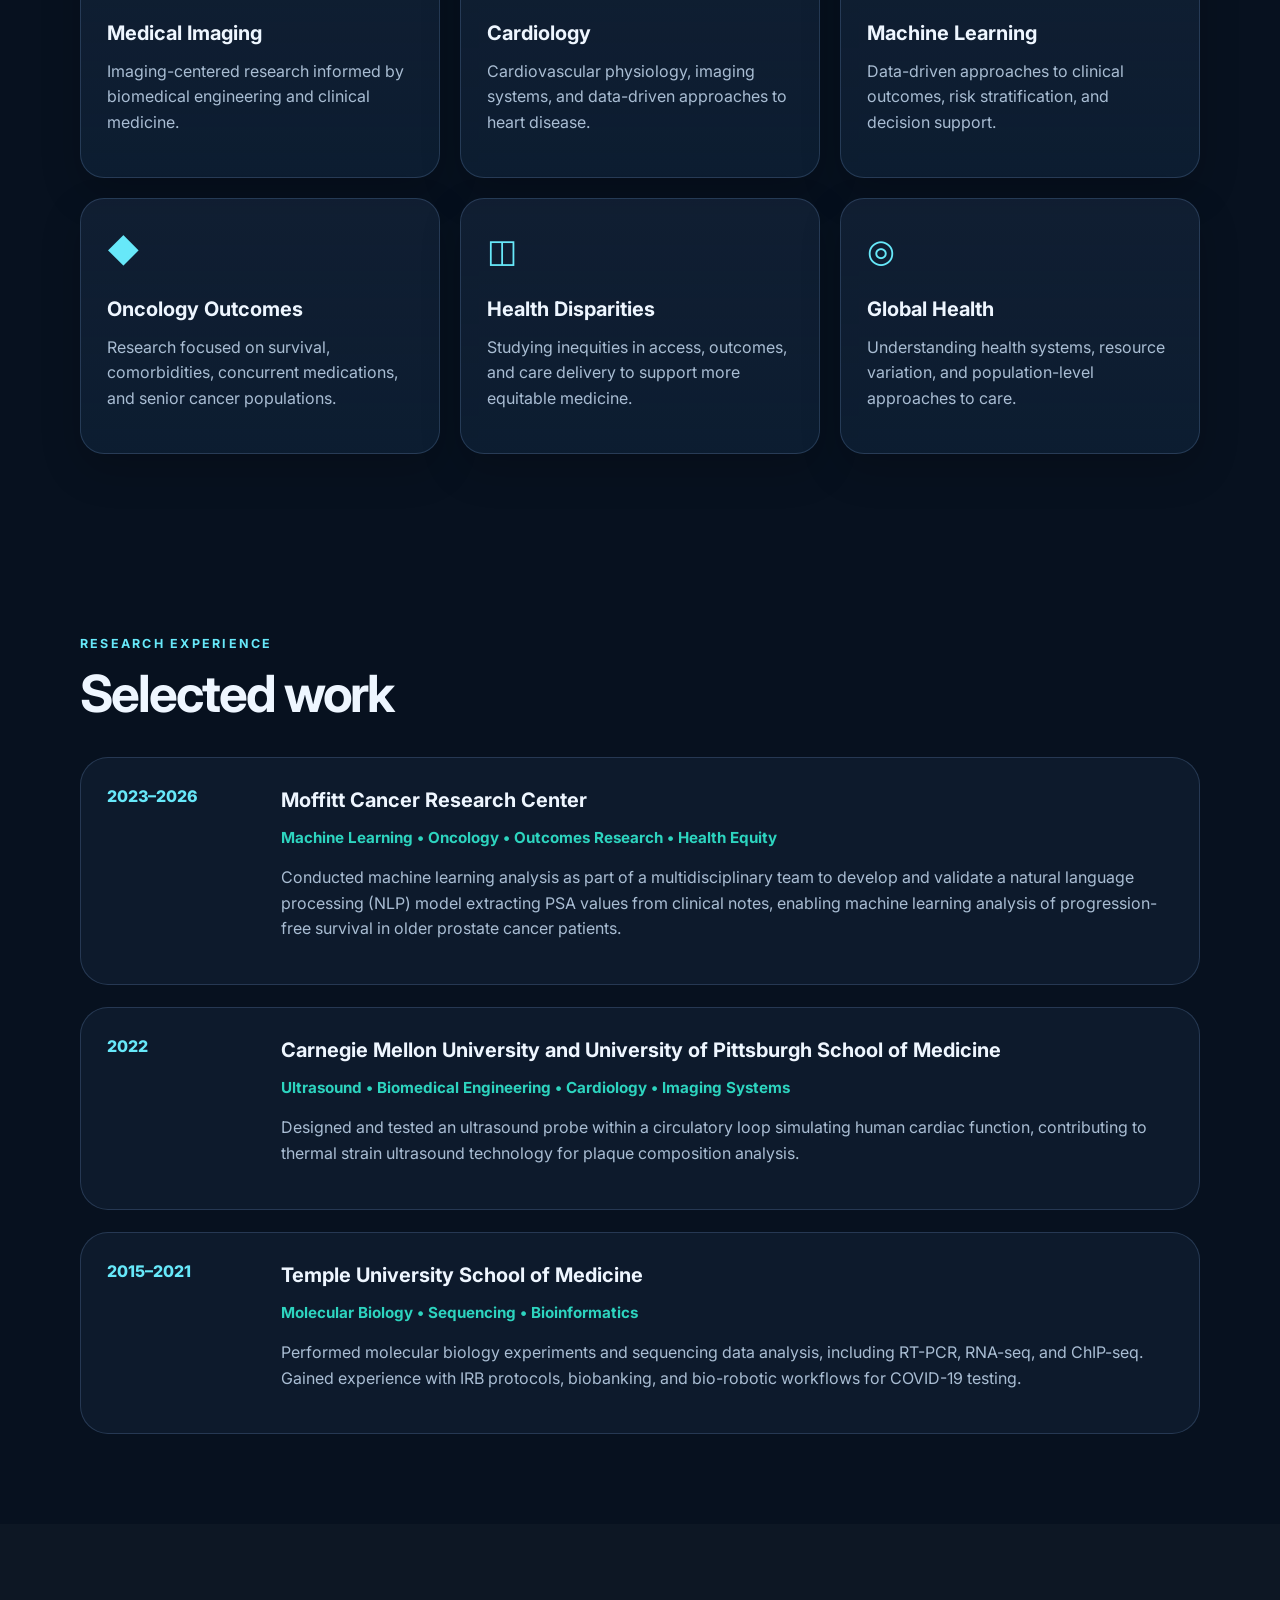
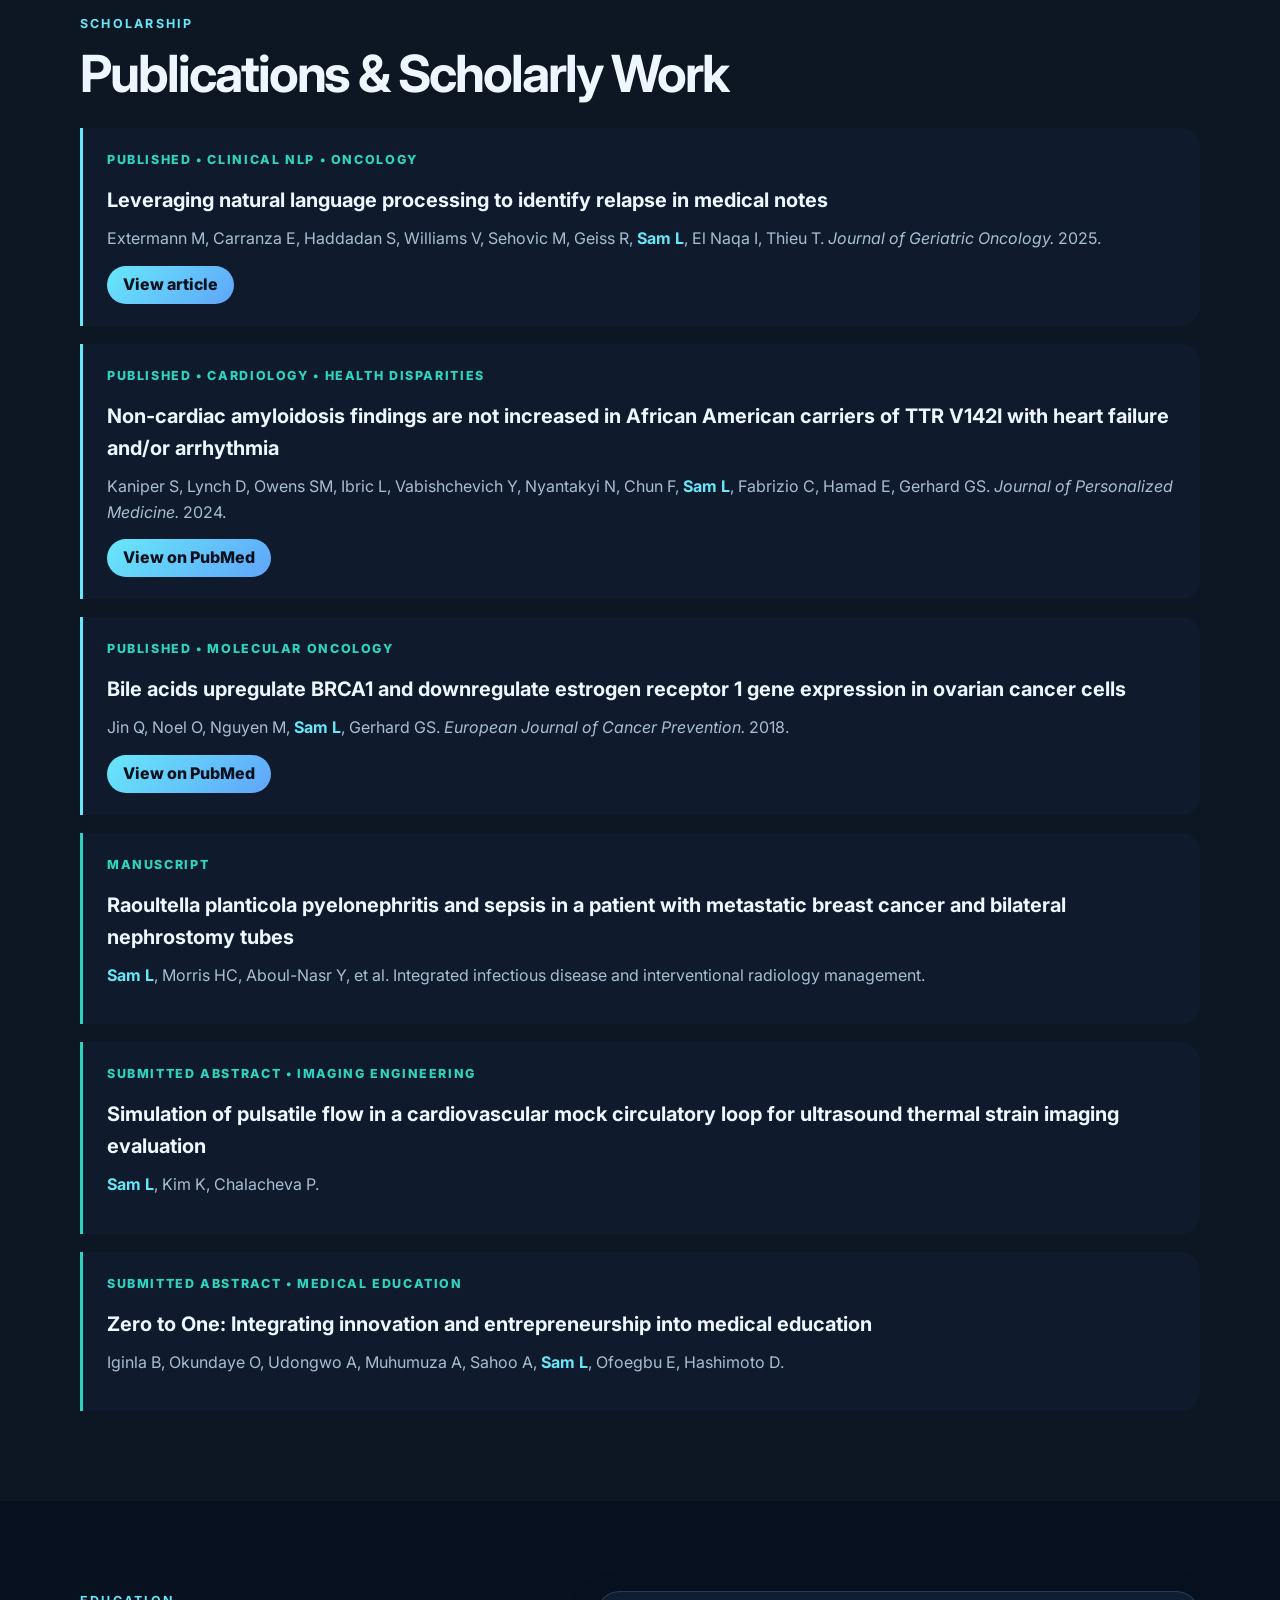
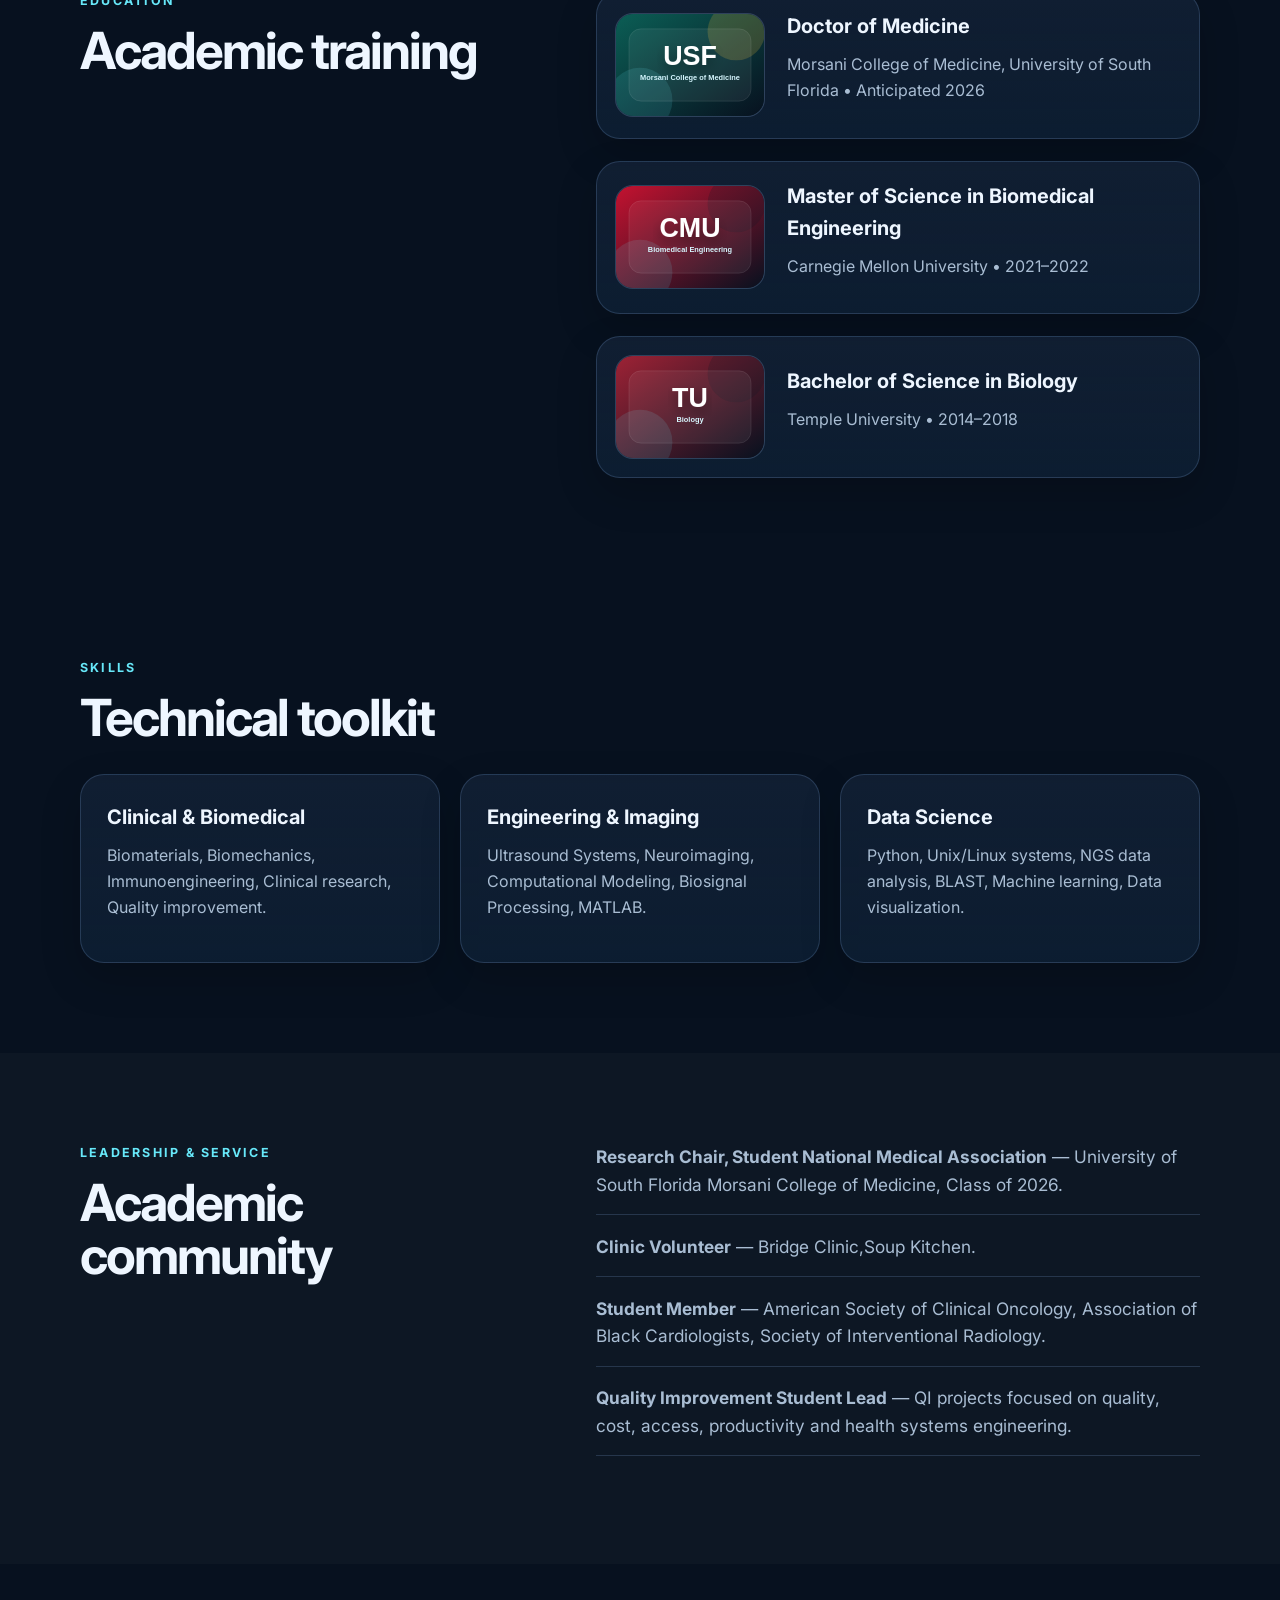
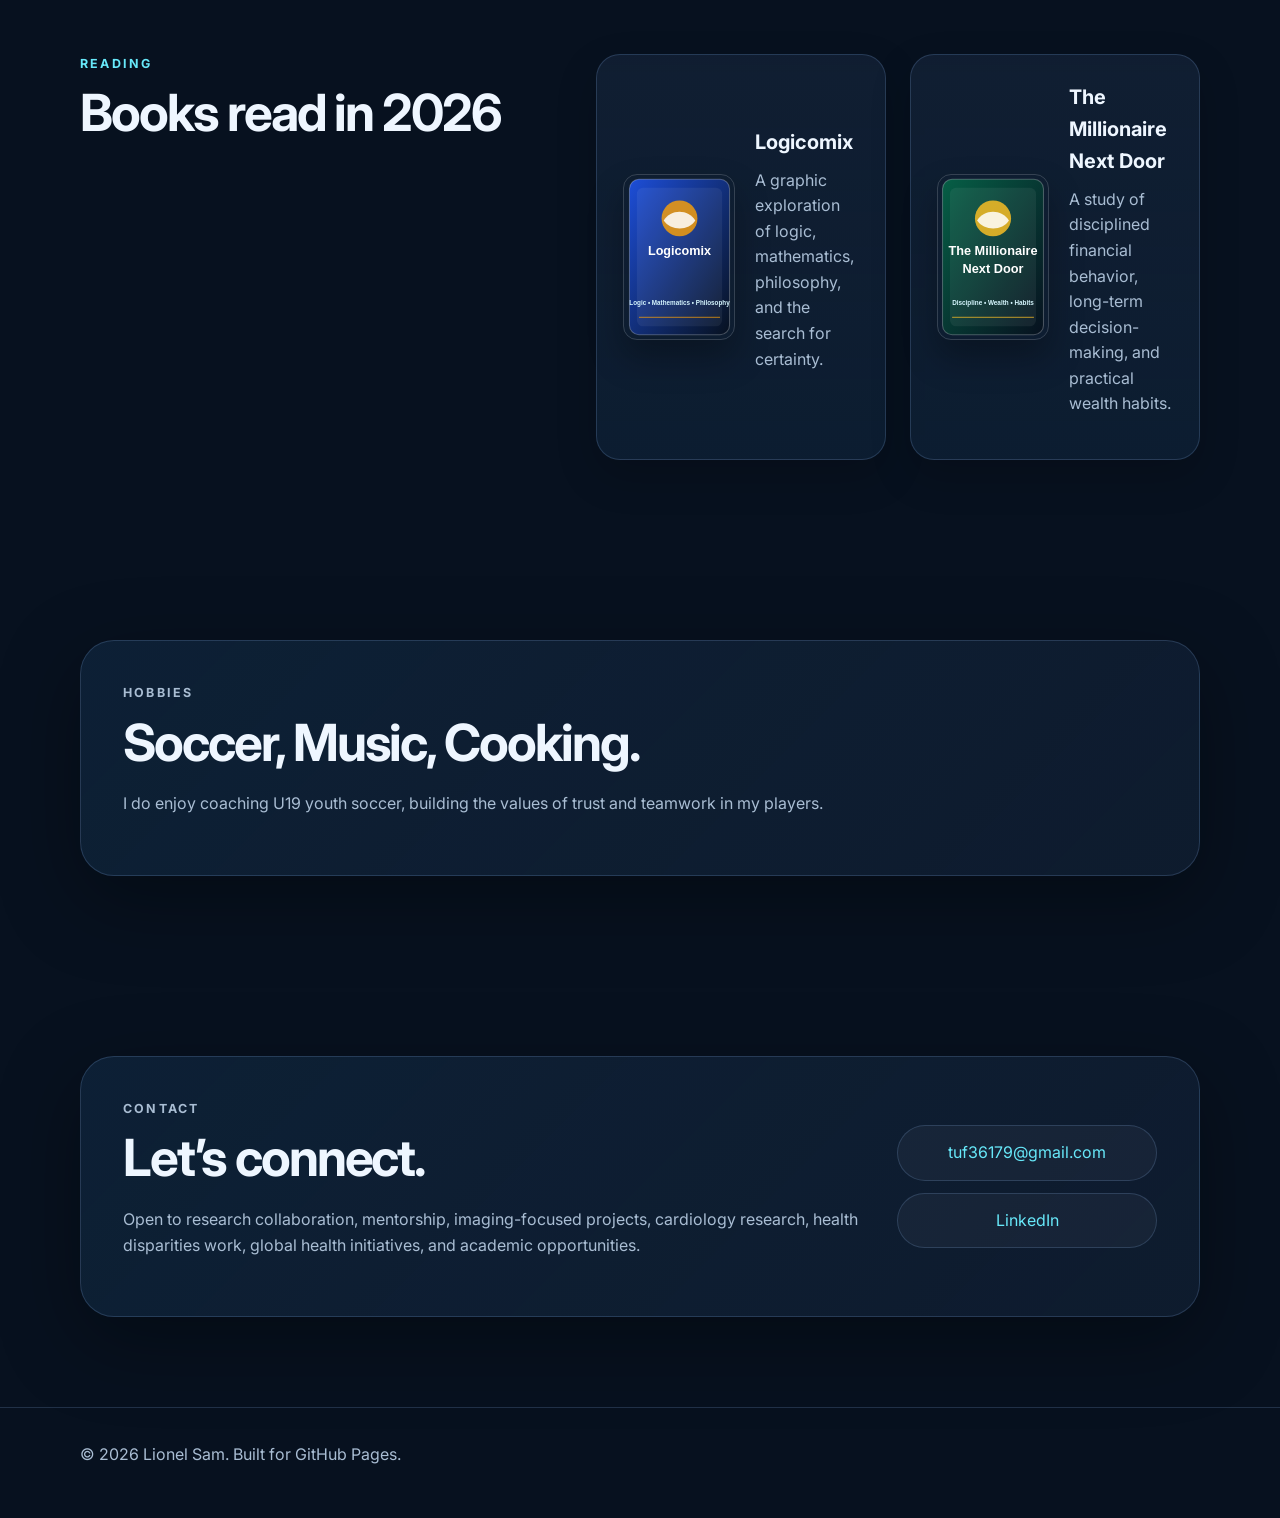
==== commit 1b37b077: "Update index.html removed download cv" ====
--- a/index.html
+++ b/index.html
@@ -36,7 +36,7 @@
           </p>
           <div class="hero-actions">
             <a class="button primary" href="#research">View Research</a>
-            <a class="button secondary" href="Curriculum_Vitae_LSAM.pdf" target="_blank" rel="noreferrer">Download CV</a>
+      
           </div>
         </div>
         <div class="hero-card" aria-label="Professional focus card">
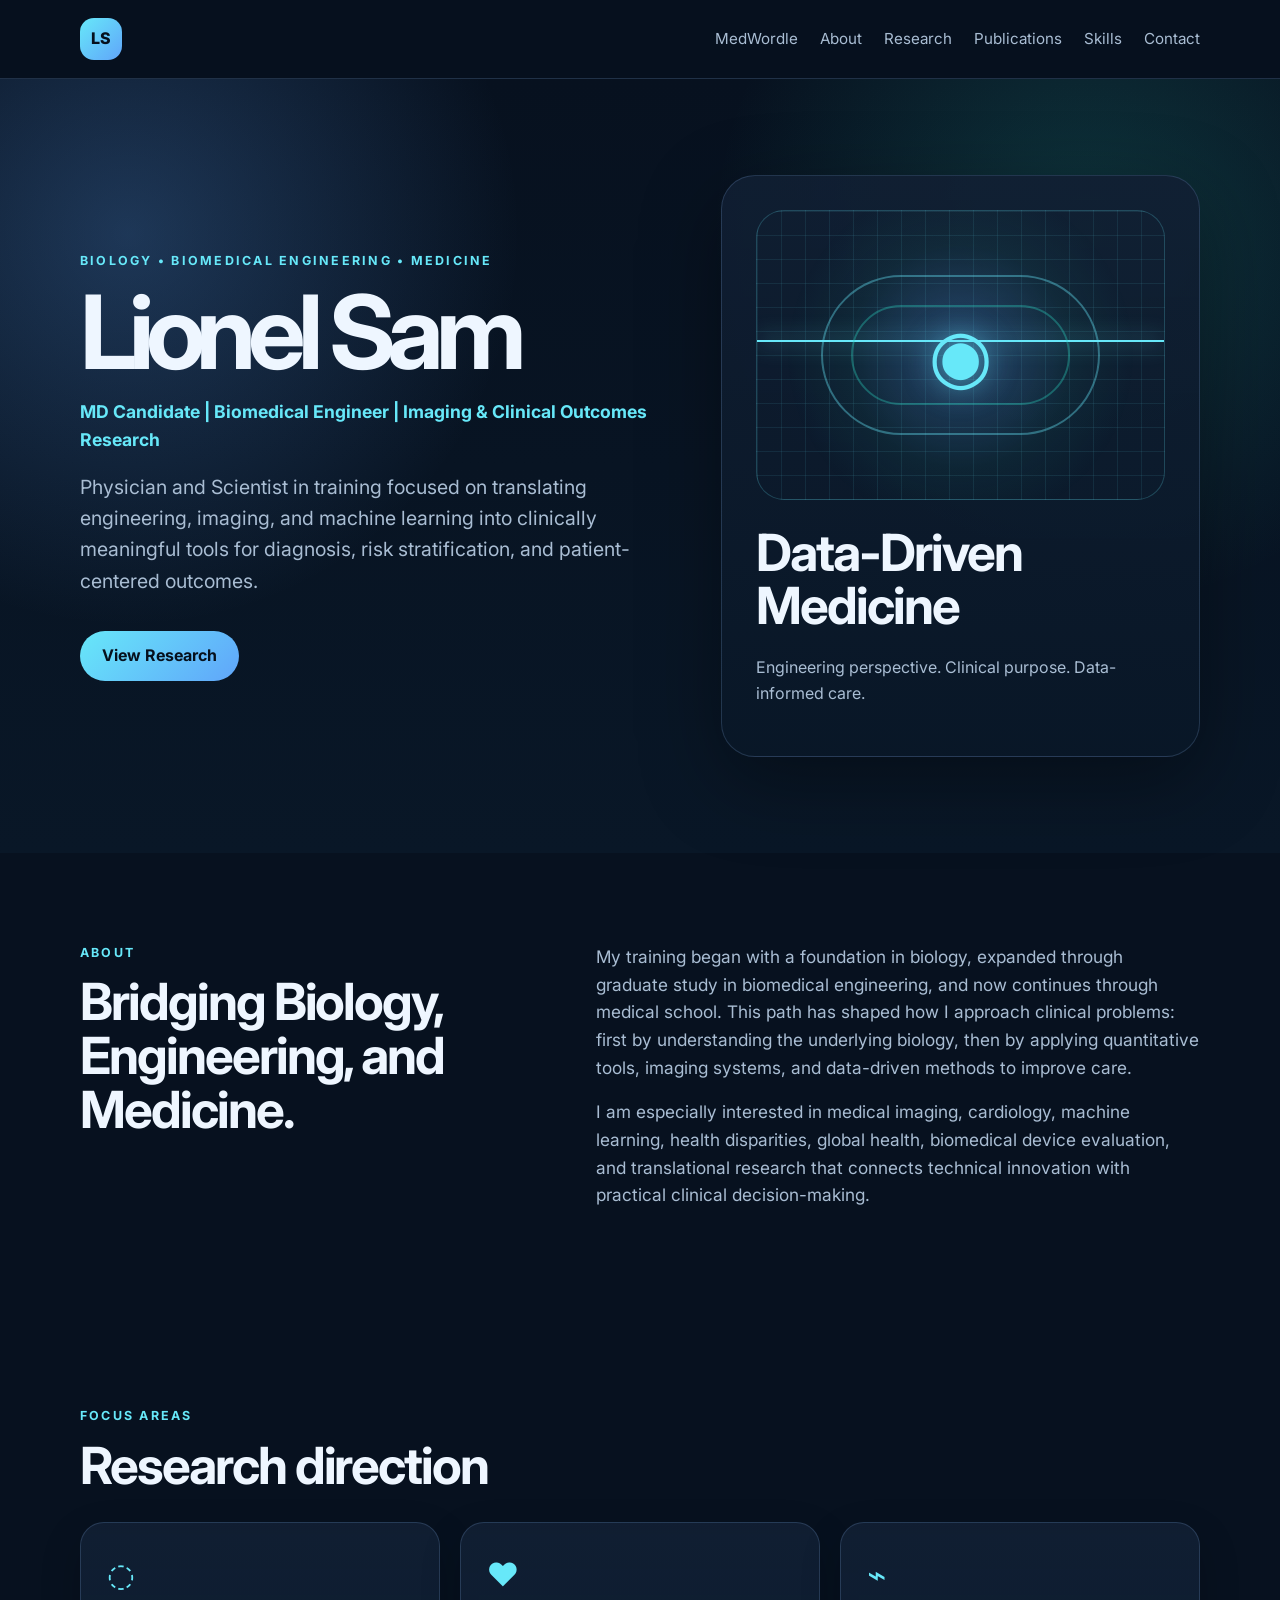
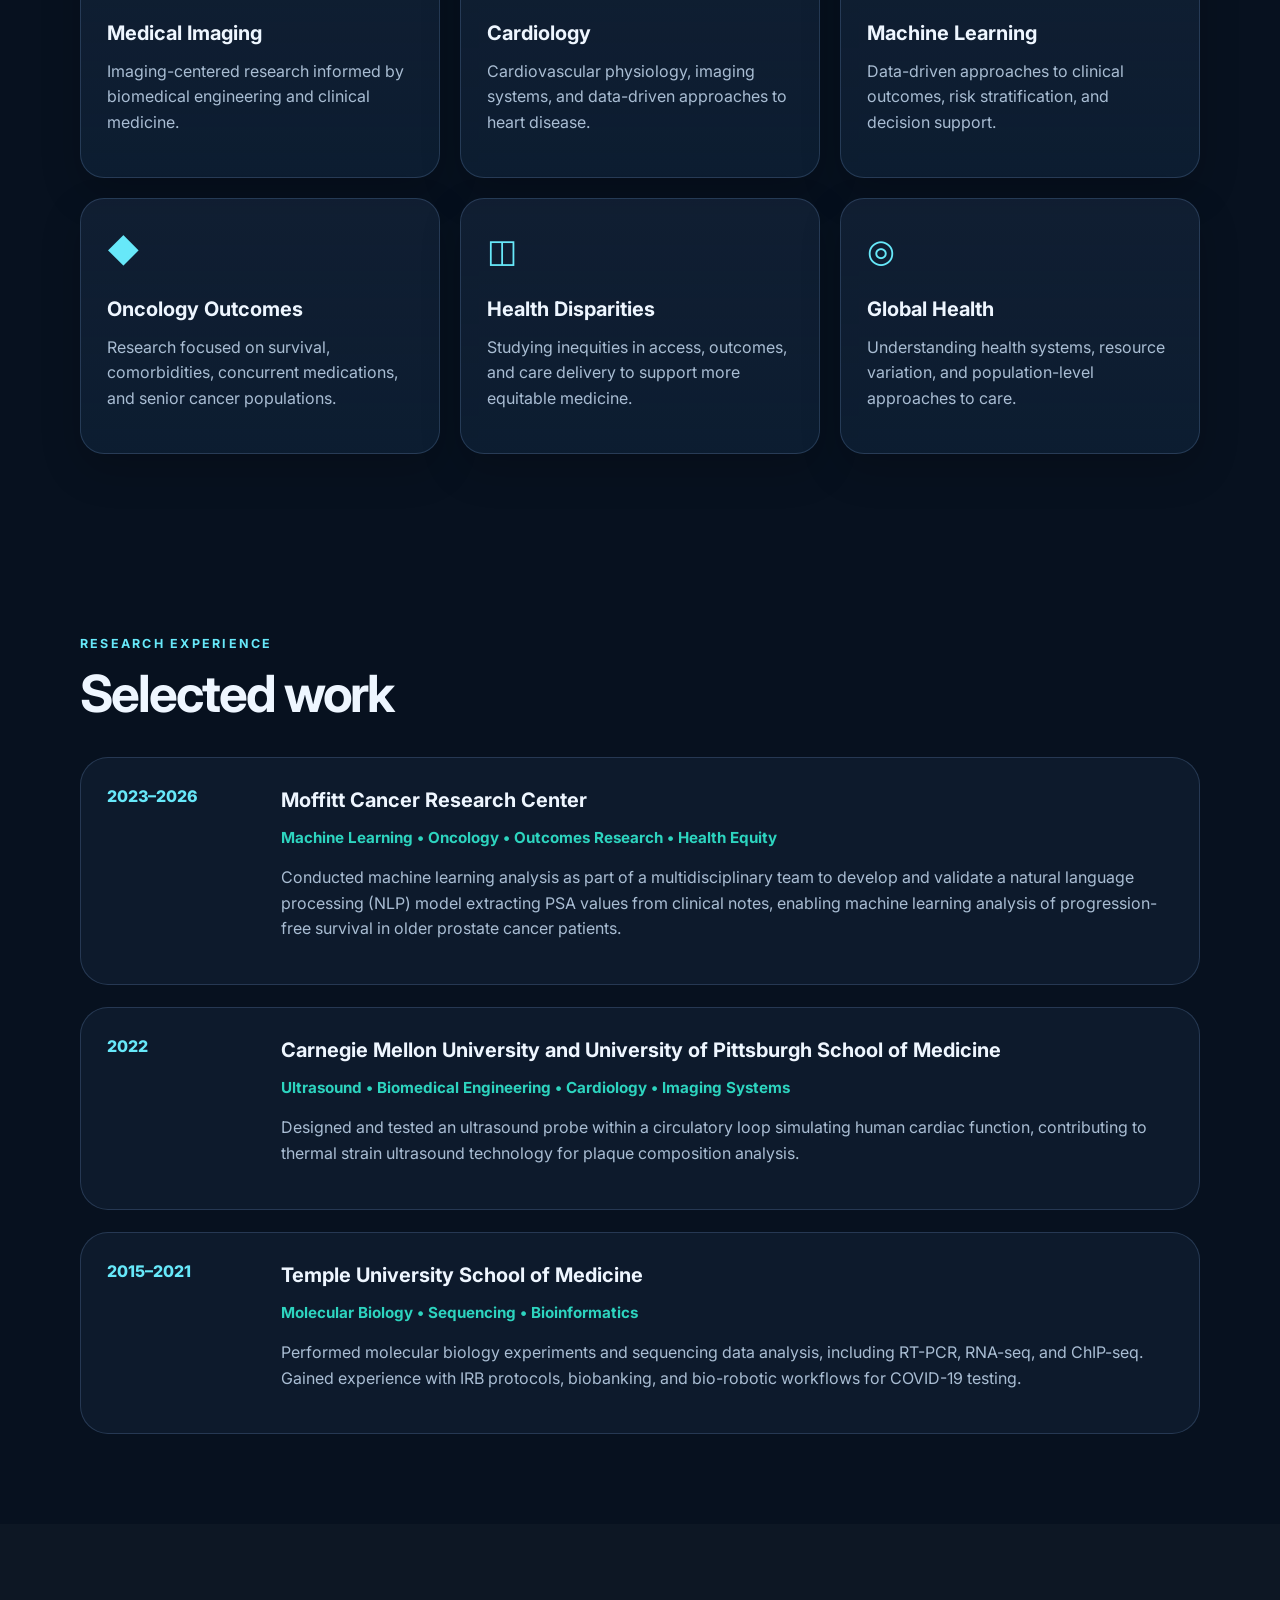
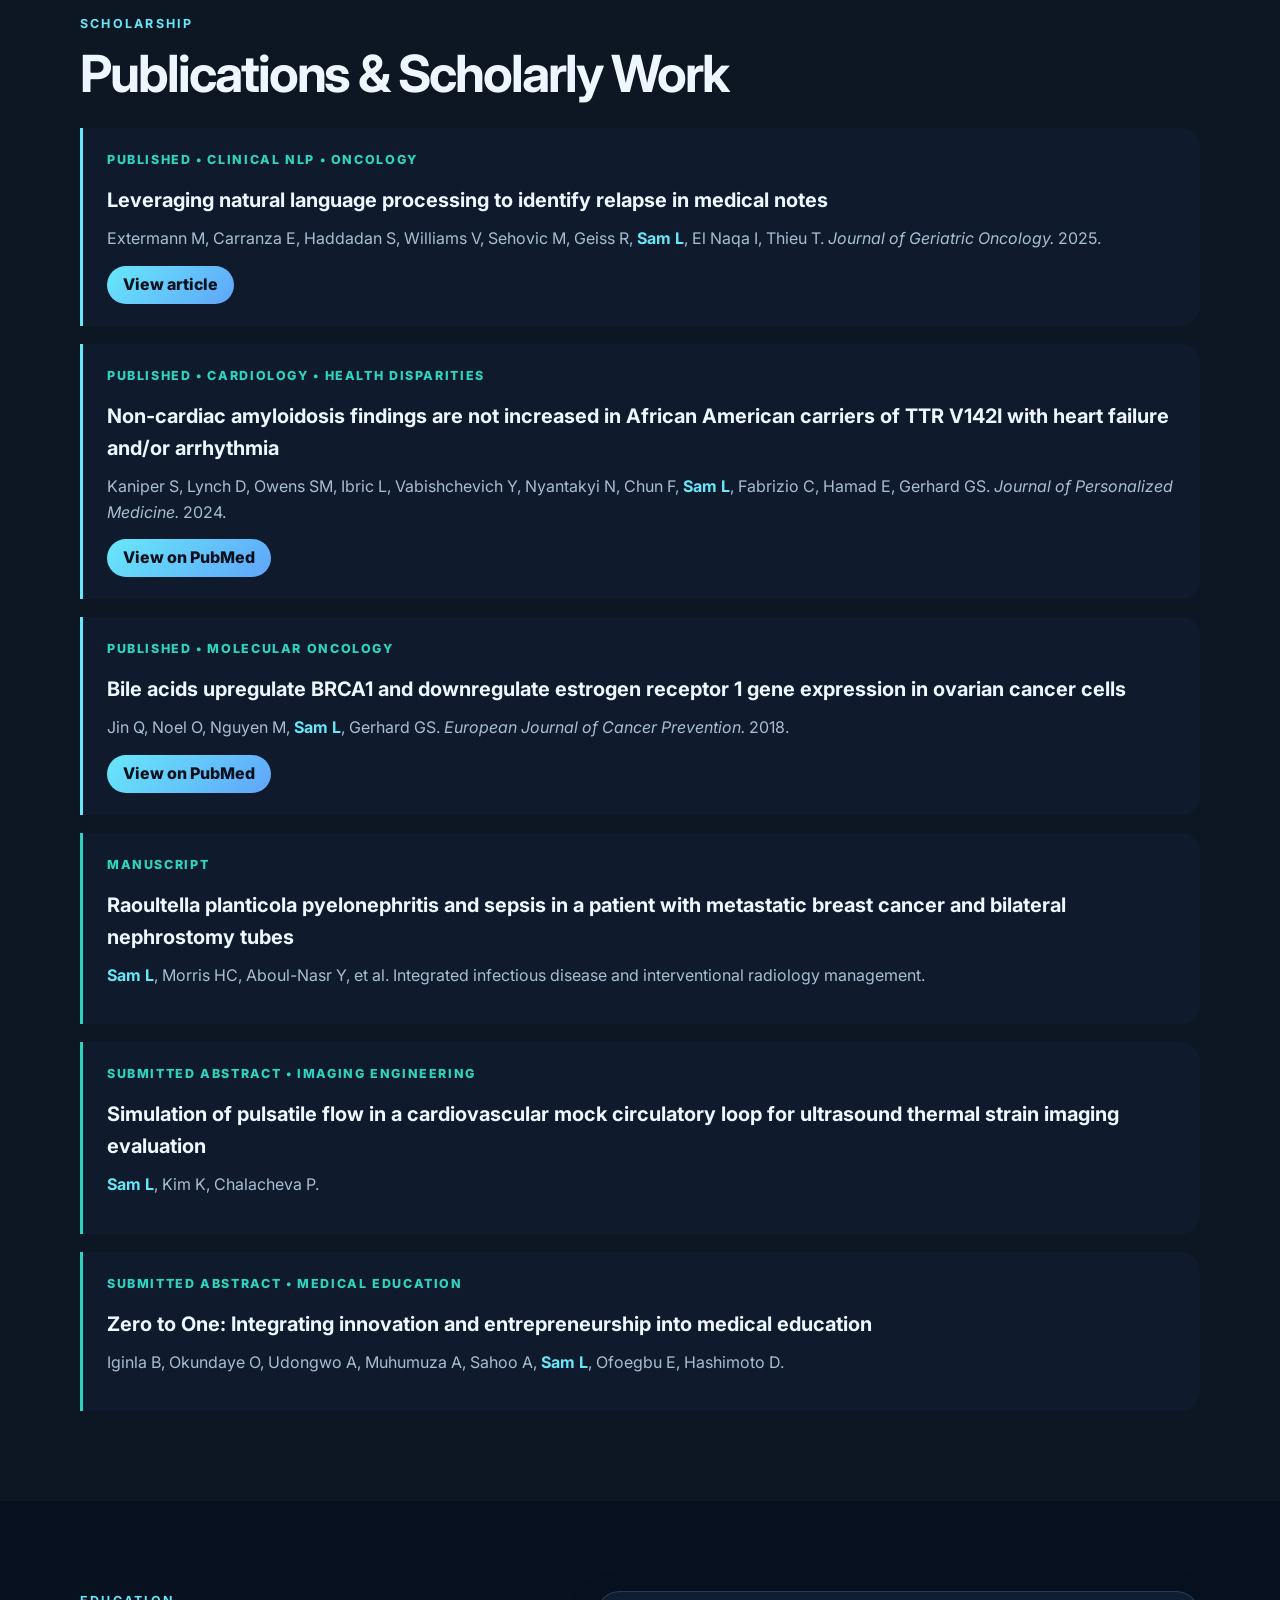
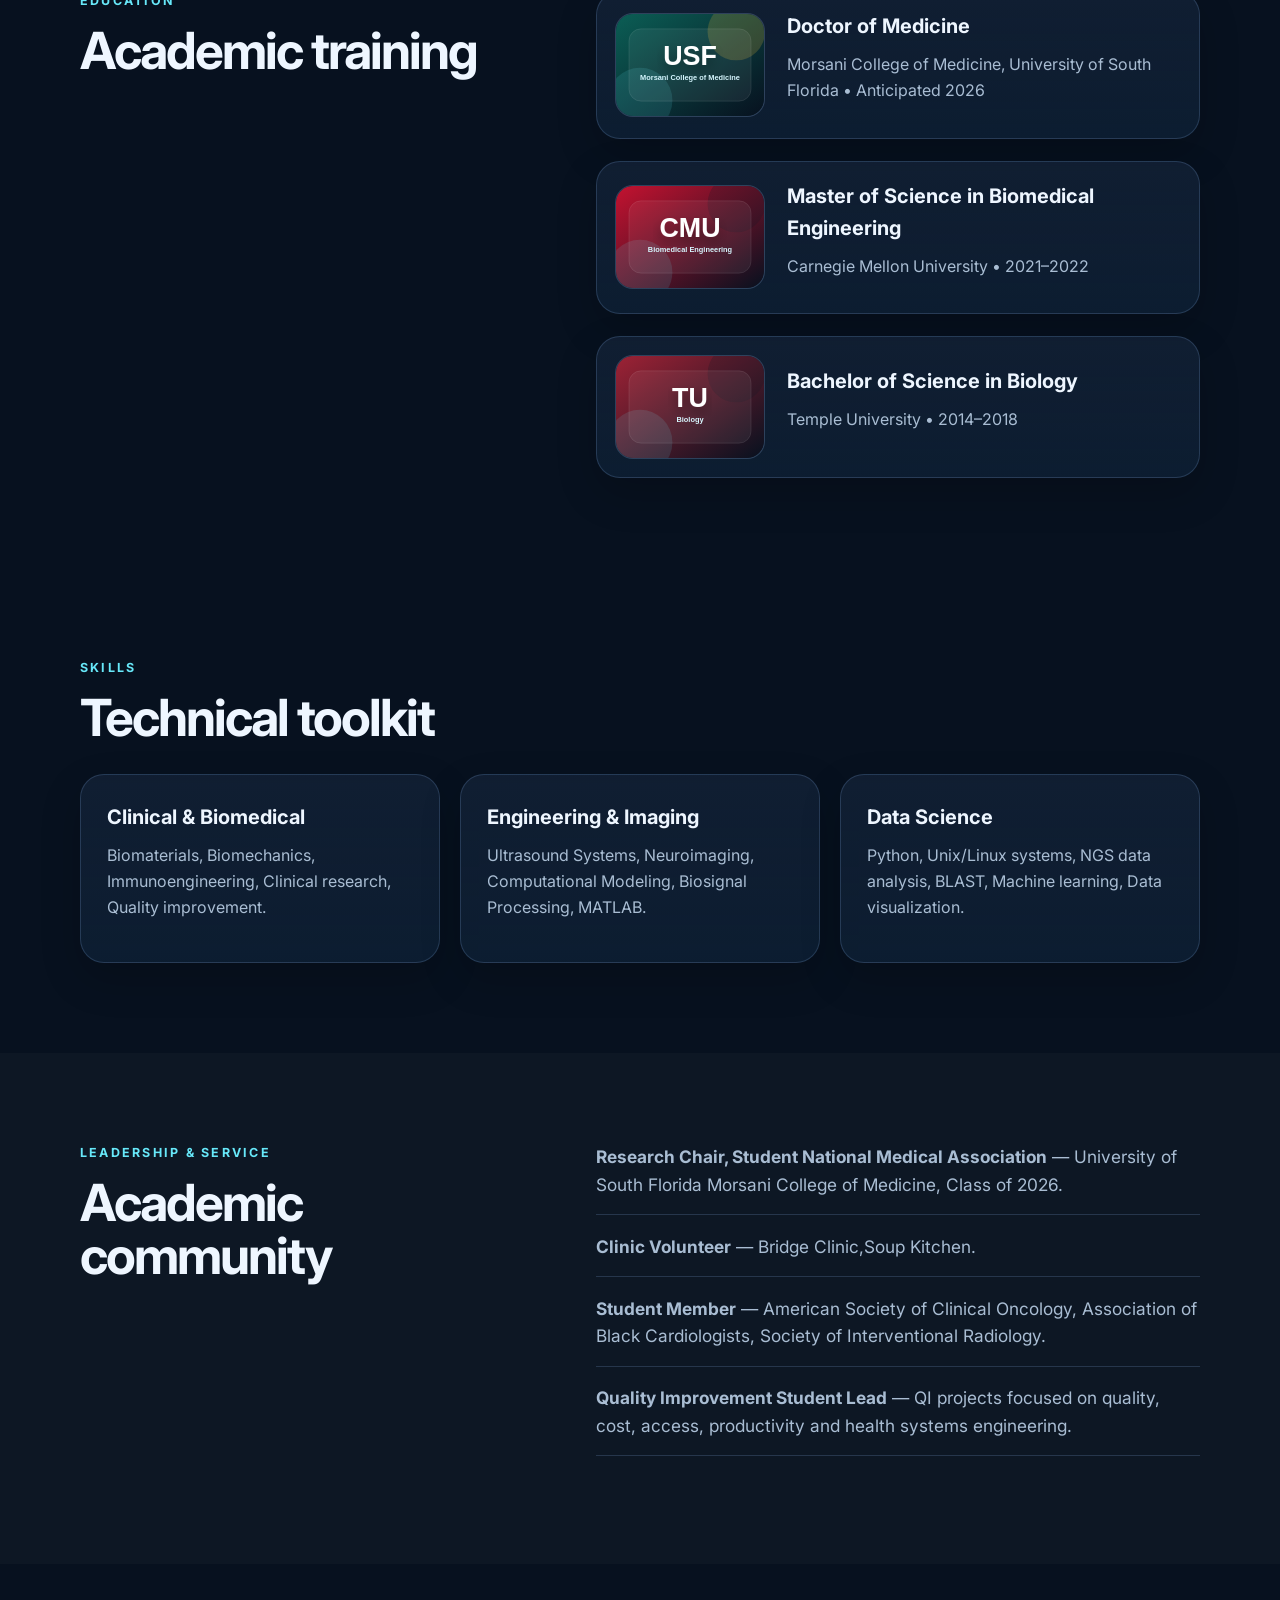
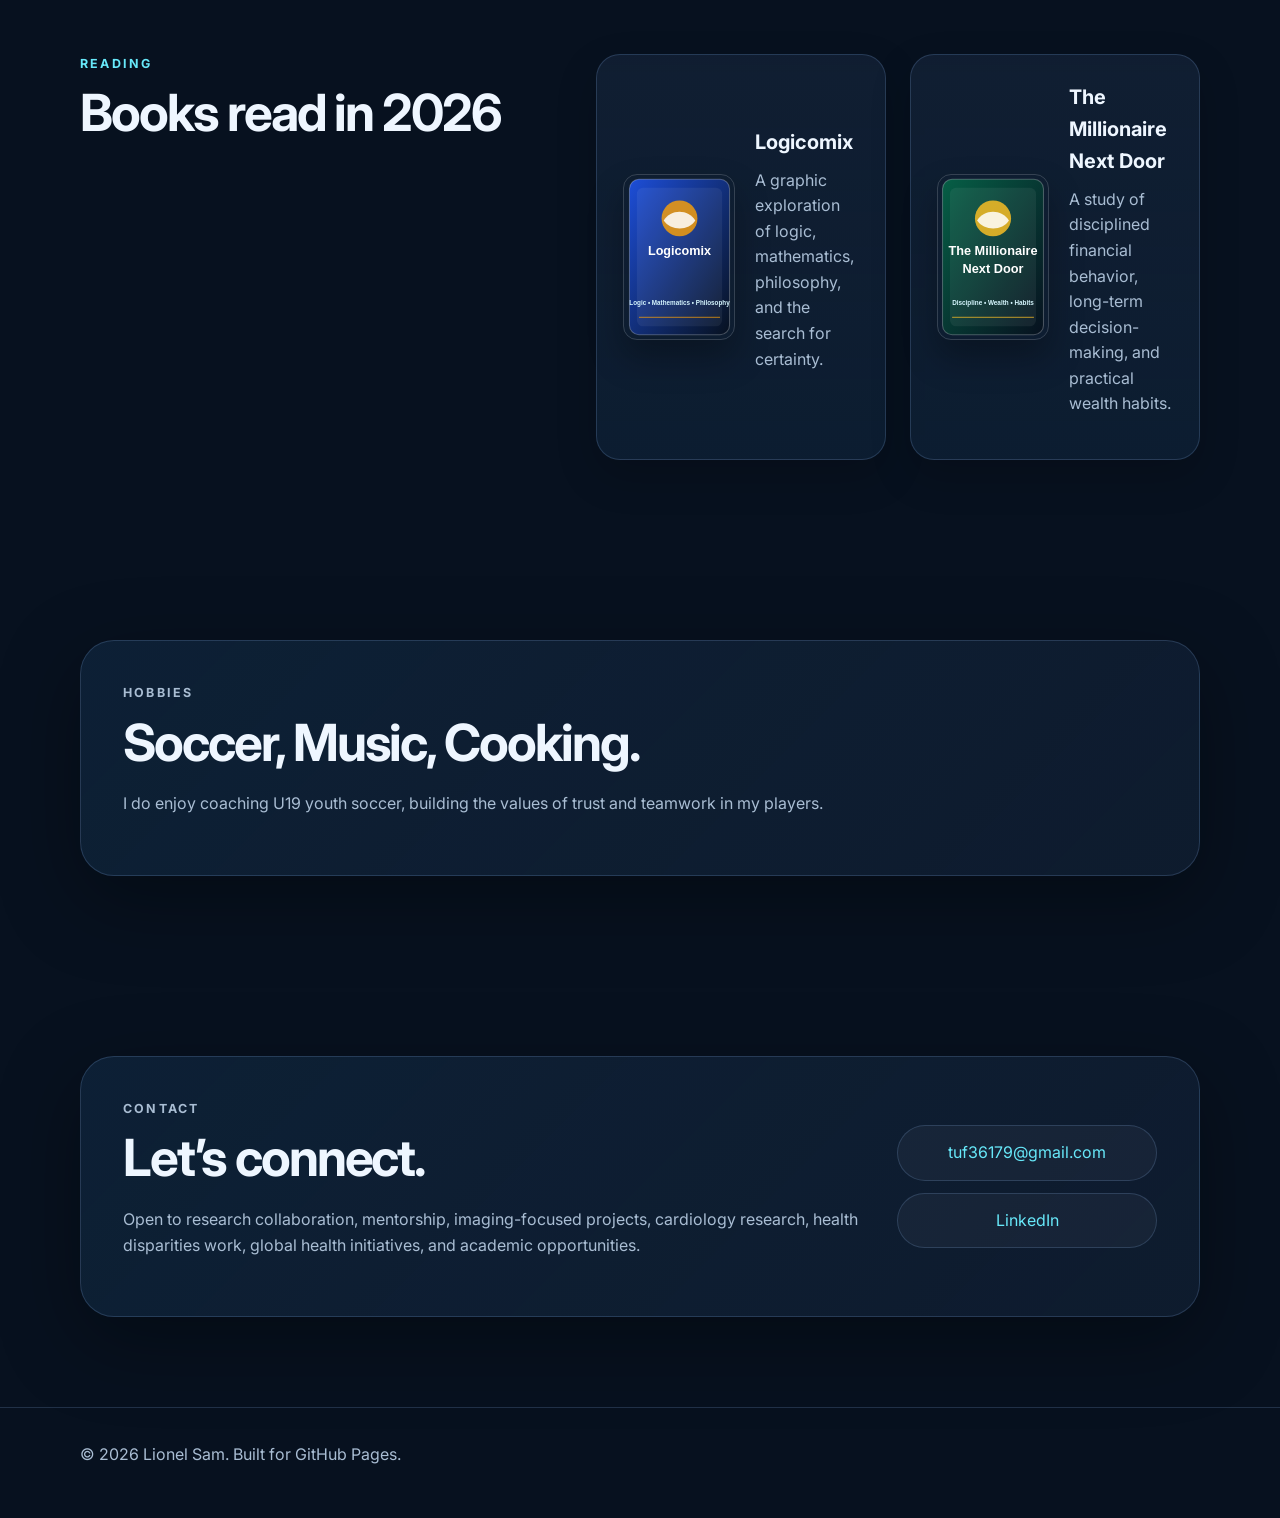
==== commit b1a0e24b: "Update index.html Added medwordle button" ====
--- a/index.html
+++ b/index.html
@@ -15,6 +15,7 @@
     <nav class="nav container">
       <a class="logo" href="#top">LS</a>
       <div class="nav-links">
+        <a href="medwordle.html">MedWordle</a>
         <a href="#about">About</a>
         <a href="#research">Research</a>
         <a href="#publications">Publications</a>
